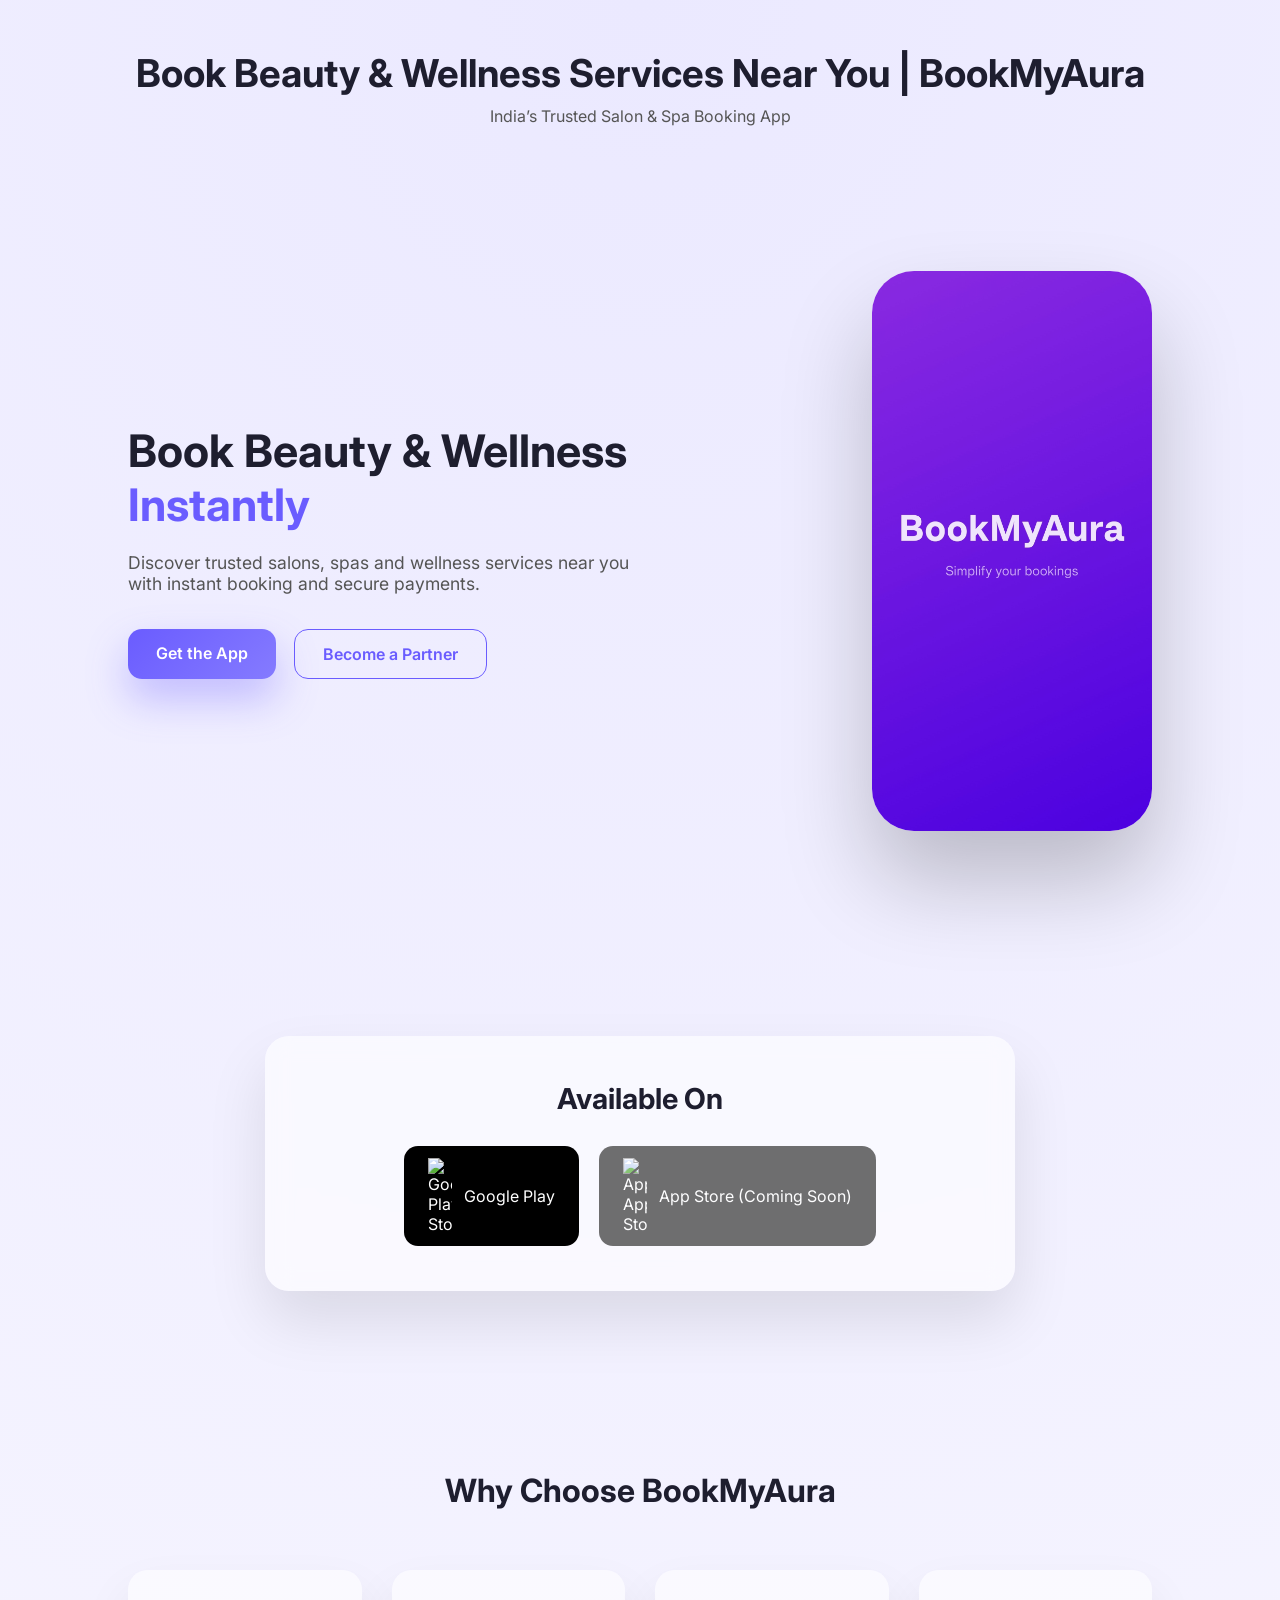
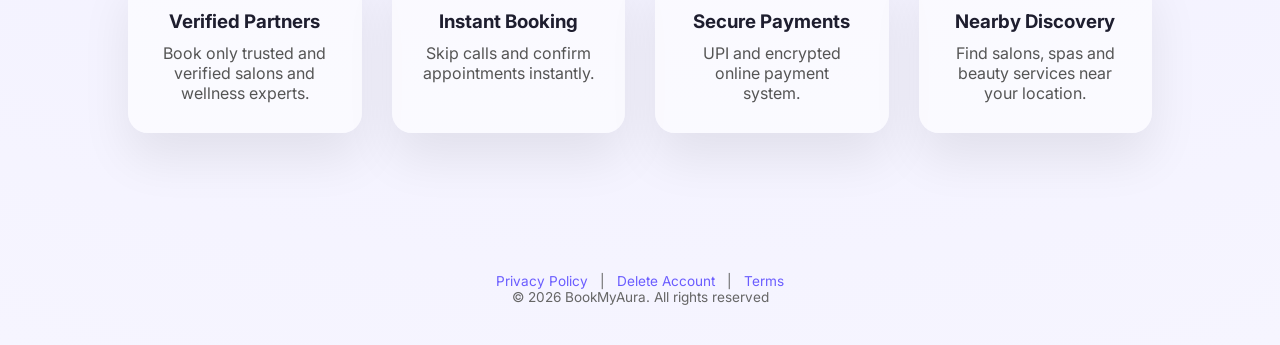
==== index.html @ 3c5962c9 "Update index.html" ====
<!DOCTYPE html>
<html lang="en">
<head>
<meta charset="UTF-8" />
<meta name="viewport" content="width=device-width, initial-scale=1.0" />

<!-- ================= SEO ================= -->
<title>Book Beauty & Wellness Services Near You | BookMyAura App India</title>

<meta name="description" content="BookMyAura is India's trusted beauty & wellness booking app. Discover nearby salons, spas and wellness services. Instant booking, secure payments and verified partners." />
<meta name="keywords" content="beauty booking app India, salon booking app, spa near me, wellness services app, BookMyAura, nearby salon booking" />
<meta name="author" content="BookMyAura" />
<meta name="robots" content="index, follow" />
<link rel="canonical" href="https://bookmyaura.in/" />

<!-- Open Graph -->
<meta property="og:title" content="BookMyAura – Beauty & Wellness Booking App" />
<meta property="og:description" content="Discover and book trusted salons, spas and wellness services near you instantly." />
<meta property="og:type" content="website" />
<meta property="og:url" content="https://bookmyaura.in/" />
<meta property="og:image" content="https://bookmyaura.in/assets/app1.png" />

<!-- Twitter -->
<meta name="twitter:card" content="summary_large_image" />
<meta name="twitter:title" content="BookMyAura – Beauty Booking App India" />
<meta name="twitter:description" content="Book nearby salons & spas instantly with secure payments." />
<meta name="twitter:image" content="https://bookmyaura.in/assets/app1.png" />

<meta name="theme-color" content="#6a5cff" />
<link rel="icon" href="assets/app1.png" type="image/png" />

<!-- Structured Data -->
<script type="application/ld+json">
{
  "@context": "https://schema.org",
  "@type": "MobileApplication",
  "name": "BookMyAura",
  "operatingSystem": "Android",
  "applicationCategory": "LifestyleApplication",
  "offers": {
    "@type": "Offer",
    "price": "0",
    "priceCurrency": "INR"
  },
  "url": "https://bookmyaura.in",
  "downloadUrl": "https://play.google.com/store/apps/details?id=com.bookmyaura"
}
</script>

<link href="https://fonts.googleapis.com/css2?family=Inter:wght@300;400;600;700&display=swap" rel="stylesheet">

<style>
:root {
  --primary:#6a5cff;
  --secondary:#b9b5ff;
  --dark:#1e1e2f;
  --glass:rgba(255,255,255,.6);
}

*{margin:0;padding:0;box-sizing:border-box}

body{
  font-family:'Inter',sans-serif;
  background:radial-gradient(circle at top,#ebe9ff,#f6f5ff);
  color:var(--dark);
  overflow-x:hidden;
}

/* Brand */
.brand-top{
  text-align:center;
  padding:50px 20px 20px;
}
.brand-top h1{
  font-size:2.4rem;
  font-weight:700;
}
.brand-top p{
  margin-top:10px;
  color:#555;
}

/* Hero */
.hero{
  min-height:90vh;
  display:flex;
  align-items:center;
  justify-content:space-between;
  padding:60px 10%;
  gap:40px;
}
.hero-content{max-width:520px}
.hero h2{font-size:2.8rem;font-weight:700}
.hero h2 span{color:var(--primary)}
.hero p{margin-top:20px;font-size:1.1rem;color:#555}

.hero-buttons{
  margin-top:35px;
  display:flex;
  gap:18px;
}

.btn{
  padding:14px 28px;
  border-radius:14px;
  text-decoration:none;
  font-weight:600;
  transition:.3s ease;
}
.btn-primary{
  background:linear-gradient(135deg,var(--primary),#857bff);
  color:#fff;
  box-shadow:0 20px 40px rgba(106,92,255,.35);
}
.btn-outline{
  border:1px solid var(--primary);
  color:var(--primary);
}
.btn:hover{
  transform:translateY(-5px);
}

/* Phone Animation */
.phone{
  width:280px;
  height:560px;
  border-radius:42px;
  background:#fff;
  box-shadow:0 50px 90px rgba(0,0,0,.22);
  overflow:hidden;
  animation:float 5s ease-in-out infinite;
}
.phone img{
  width:100%;
  height:100%;
  object-fit:cover;
  transition:opacity .6s ease;
}
@keyframes float{
  0%,100%{transform:translateY(0)}
  50%{transform:translateY(-15px)}
}

/* Platform */
.platform{
  padding:80px 10%;
  text-align:center;
}
.platform-box{
  background:var(--glass);
  backdrop-filter:blur(12px);
  border-radius:24px;
  padding:45px;
  max-width:750px;
  margin:auto;
  box-shadow:0 30px 60px rgba(0,0,0,.1);
}
.platform-box h3{
  font-size:1.8rem;
  margin-bottom:30px;
}

.store-links{
  display:flex;
  justify-content:center;
  gap:20px;
  flex-wrap:wrap;
}
.store-btn{
  display:flex;
  align-items:center;
  gap:12px;
  padding:12px 24px;
  background:#000;
  color:#fff;
  border-radius:14px;
  text-decoration:none;
  transition:.3s ease;
}
.store-btn img{
  width:24px;
}
.store-btn:hover{
  transform:translateY(-5px);
}
.store-btn.disabled{
  background:#333;
  opacity:.7;
  cursor:not-allowed;
}

/* Features */
.section{
  padding:100px 10%;
}
.section h2{
  text-align:center;
  margin-bottom:60px;
  font-size:2rem;
}
.features{
  display:grid;
  grid-template-columns:repeat(auto-fit,minmax(220px,1fr));
  gap:30px;
}
.card{
  background:var(--glass);
  border-radius:20px;
  padding:30px;
  text-align:center;
  box-shadow:0 25px 50px rgba(0,0,0,.08);
  transition:.3s ease;
}
.card:hover{
  transform:translateY(-8px);
}
.card h3{margin-top:10px}
.card p{margin-top:10px;color:#555}

/* Footer */
footer{
  padding:40px 10%;
  text-align:center;
  font-size:.85rem;
  color:#666;
}
footer a{
  color:var(--primary);
  text-decoration:none;
  margin:0 8px;
}

/* Responsive */
@media(max-width:900px){
  .hero{flex-direction:column;text-align:center}
  .hero-buttons{justify-content:center}
}
</style>
</head>

<body>

<div class="brand-top">
  <h1>Book Beauty & Wellness Services Near You | BookMyAura</h1>
  <p>India’s Trusted Salon & Spa Booking App</p>
</div>

<section class="hero">
  <div class="hero-content">
    <h2>Book Beauty & Wellness <span>Instantly</span></h2>
    <p>Discover trusted salons, spas and wellness services near you with instant booking and secure payments.</p>
    <div class="hero-buttons">
      <a href="https://play.google.com/store/apps/details?id=com.bookmyaura"
         target="_blank"
         class="btn btn-primary">
         Get the App
      </a>
      <a href="https://play.google.com/store/apps/details?id=com.bookmyaura"
         target="_blank"
         class="btn btn-outline">
         Become a Partner
      </a>
    </div>
  </div>

  <div class="phone">
    <img id="appScreen" src="assets/app1.png" alt="BookMyAura Beauty Booking App Screenshot">
  </div>
</section>

<section class="platform">
  <div class="platform-box">
    <h3>Available On</h3>
    <div class="store-links">
      <a href="https://play.google.com/store/apps/details?id=com.bookmyaura"
         target="_blank"
         class="store-btn">
         <img src="assets/playstore.png" alt="Google Play Store">
         <span>Google Play</span>
      </a>

      <div class="store-btn disabled">
         <img src="assets/appstore.png" alt="Apple App Store">
         <span>App Store (Coming Soon)</span>
      </div>
    </div>
  </div>
</section>

<section class="section">
  <h2>Why Choose BookMyAura</h2>
  <div class="features">
    <div class="card">
      <h3>Verified Partners</h3>
      <p>Book only trusted and verified salons and wellness experts.</p>
    </div>
    <div class="card">
      <h3>Instant Booking</h3>
      <p>Skip calls and confirm appointments instantly.</p>
    </div>
    <div class="card">
      <h3>Secure Payments</h3>
      <p>UPI and encrypted online payment system.</p>
    </div>
    <div class="card">
      <h3>Nearby Discovery</h3>
      <p>Find salons, spas and beauty services near your location.</p>
    </div>
  </div>
</section>

<footer>
  <p>
    <a href="privacy-policy.html">Privacy Policy</a> |
    <a href="delete-account.html">Delete Account</a> |
    <a href="terms.html">Terms</a>
  </p>
  <p>© 2026 BookMyAura. All rights reserved</p>
</footer>

<script>
const screens=["assets/app1.png","assets/app2.png","assets/app3.png"];
let i=0;
const img=document.getElementById("appScreen");

setInterval(()=>{
  img.style.opacity=0;
  setTimeout(()=>{
    i=(i+1)%screens.length;
    img.src=screens[i];
    img.style.opacity=1;
  },400);
},3000);
</script>

</body>
</html>
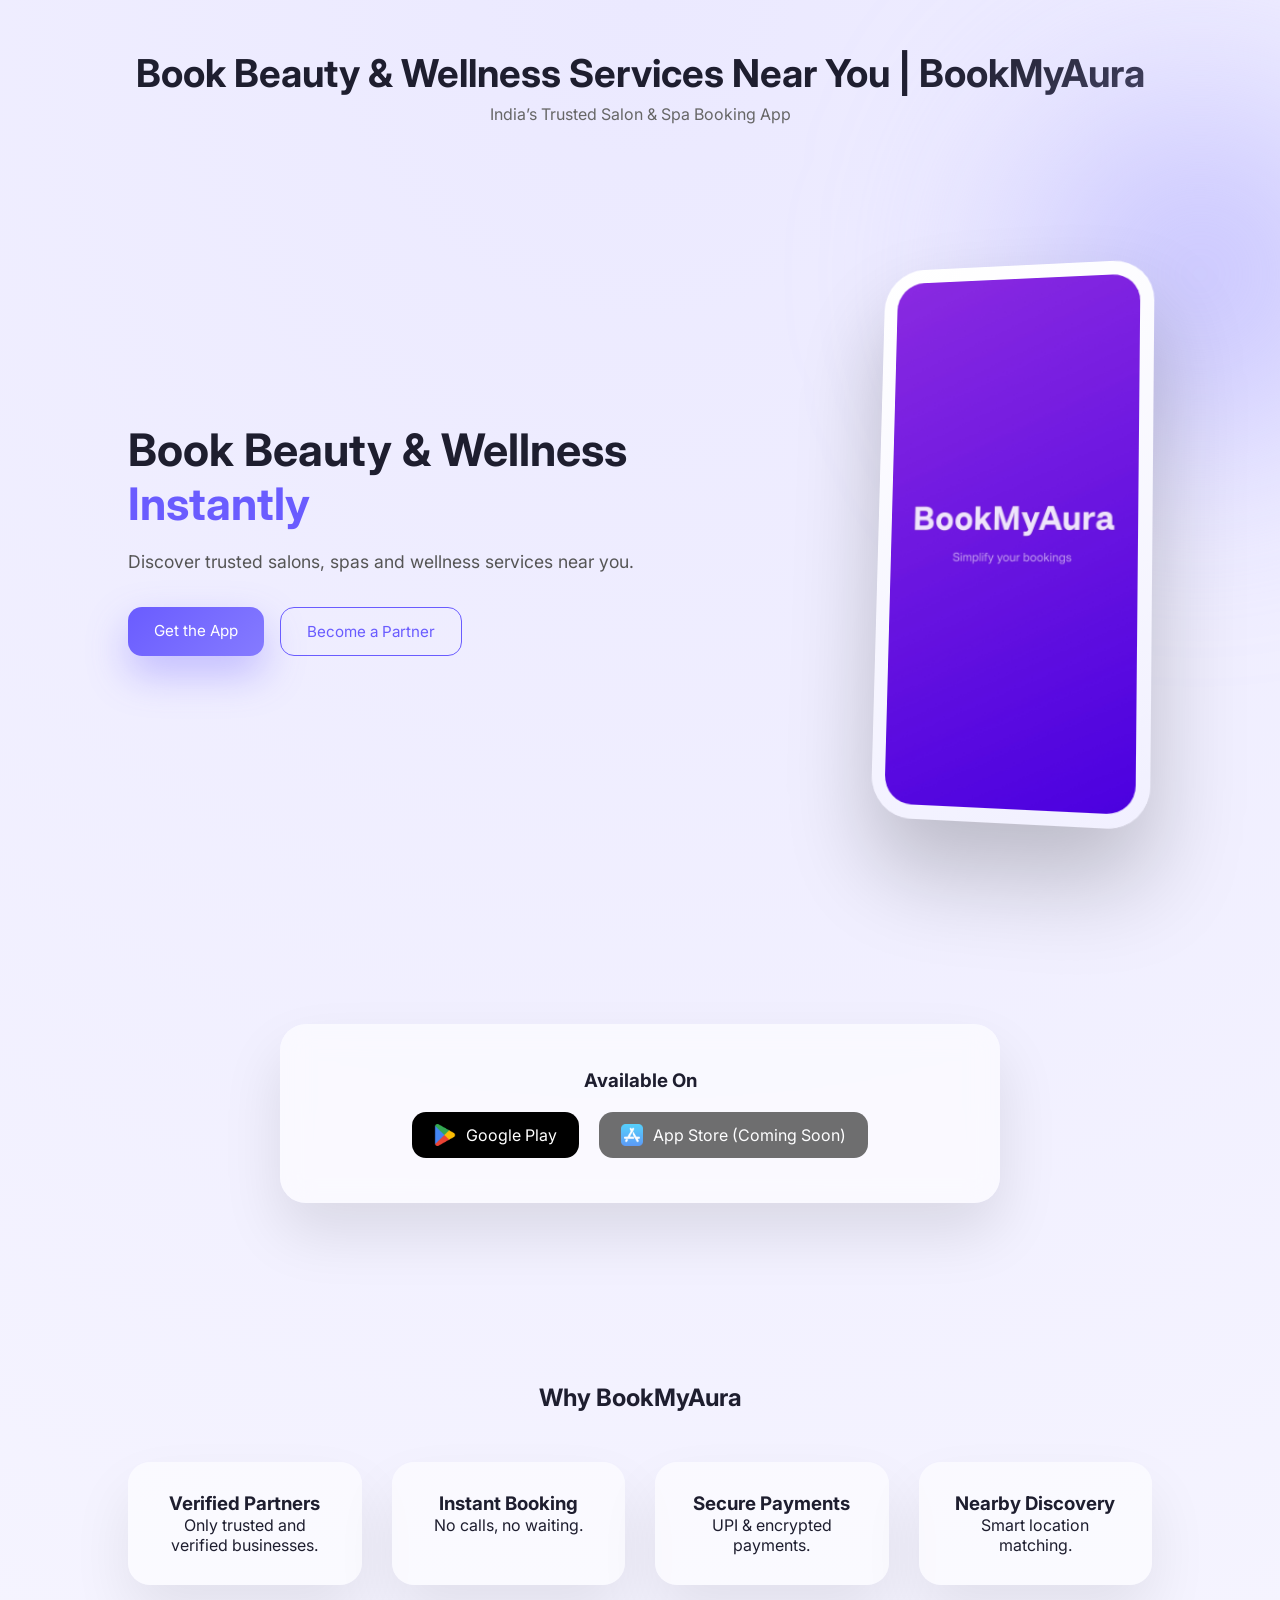
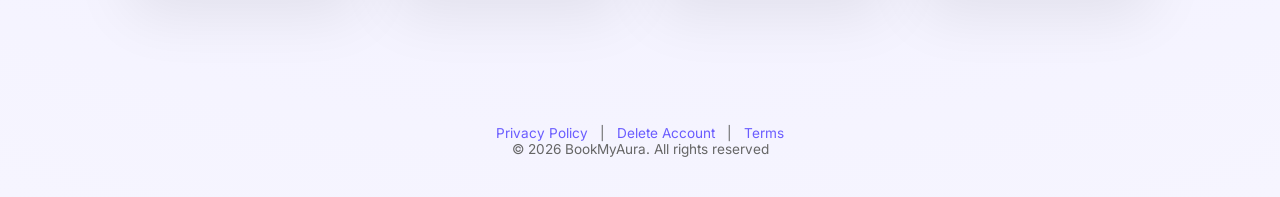
==== commit badc78e4: "Refine SEO tags and content in index.html Updated SEO metadata and improved content clarity in index" ====
--- a/index.html
+++ b/index.html
@@ -4,48 +4,19 @@
 <meta charset="UTF-8" />
 <meta name="viewport" content="width=device-width, initial-scale=1.0" />
 
-<!-- ================= SEO ================= -->
 <title>Book Beauty & Wellness Services Near You | BookMyAura App India</title>
 
-<meta name="description" content="BookMyAura is India's trusted beauty & wellness booking app. Discover nearby salons, spas and wellness services. Instant booking, secure payments and verified partners." />
-<meta name="keywords" content="beauty booking app India, salon booking app, spa near me, wellness services app, BookMyAura, nearby salon booking" />
-<meta name="author" content="BookMyAura" />
+<meta name="description" content="BookMyAura is India's trusted beauty & wellness booking app. Discover nearby salons, spas and wellness services with instant booking and secure payments." />
 <meta name="robots" content="index, follow" />
 <link rel="canonical" href="https://bookmyaura.in/" />
 
-<!-- Open Graph -->
 <meta property="og:title" content="BookMyAura – Beauty & Wellness Booking App" />
-<meta property="og:description" content="Discover and book trusted salons, spas and wellness services near you instantly." />
+<meta property="og:description" content="Book trusted salons, spas and wellness services near you instantly." />
 <meta property="og:type" content="website" />
-<meta property="og:url" content="https://bookmyaura.in/" />
 <meta property="og:image" content="https://bookmyaura.in/assets/app1.png" />
-
-<!-- Twitter -->
-<meta name="twitter:card" content="summary_large_image" />
-<meta name="twitter:title" content="BookMyAura – Beauty Booking App India" />
-<meta name="twitter:description" content="Book nearby salons & spas instantly with secure payments." />
-<meta name="twitter:image" content="https://bookmyaura.in/assets/app1.png" />
 
 <meta name="theme-color" content="#6a5cff" />
 <link rel="icon" href="assets/app1.png" type="image/png" />
-
-<!-- Structured Data -->
-<script type="application/ld+json">
-{
-  "@context": "https://schema.org",
-  "@type": "MobileApplication",
-  "name": "BookMyAura",
-  "operatingSystem": "Android",
-  "applicationCategory": "LifestyleApplication",
-  "offers": {
-    "@type": "Offer",
-    "price": "0",
-    "priceCurrency": "INR"
-  },
-  "url": "https://bookmyaura.in",
-  "downloadUrl": "https://play.google.com/store/apps/details?id=com.bookmyaura"
-}
-</script>
 
 <link href="https://fonts.googleapis.com/css2?family=Inter:wght@300;400;600;700&display=swap" rel="stylesheet">
 
@@ -53,11 +24,11 @@
 :root {
   --primary:#6a5cff;
   --secondary:#b9b5ff;
+  --glass:rgba(255,255,255,.6);
   --dark:#1e1e2f;
-  --glass:rgba(255,255,255,.6);
-}
-
-*{margin:0;padding:0;box-sizing:border-box}
+}
+
+*{box-sizing:border-box;margin:0;padding:0}
 
 body{
   font-family:'Inter',sans-serif;
@@ -66,30 +37,42 @@
   overflow-x:hidden;
 }
 
-/* Brand */
+/* BRAND */
 .brand-top{
   text-align:center;
-  padding:50px 20px 20px;
+  padding:50px 20px 10px;
 }
 .brand-top h1{
   font-size:2.4rem;
   font-weight:700;
 }
 .brand-top p{
-  margin-top:10px;
-  color:#555;
-}
-
-/* Hero */
+  margin-top:8px;
+  color:#666;
+}
+
+/* HERO */
 .hero{
   min-height:90vh;
   display:flex;
   align-items:center;
   justify-content:space-between;
   padding:60px 10%;
-  gap:40px;
-}
-.hero-content{max-width:520px}
+  position:relative;
+}
+
+.hero::before{
+  content:"";
+  position:absolute;
+  width:520px;
+  height:520px;
+  background:radial-gradient(circle,var(--secondary),transparent 70%);
+  filter:blur(90px);
+  top:-120px;
+  right:-180px;
+}
+
+.hero-content{max-width:520px;z-index:2}
 .hero h2{font-size:2.8rem;font-weight:700}
 .hero h2 span{color:var(--primary)}
 .hero p{margin-top:20px;font-size:1.1rem;color:#555}
@@ -97,107 +80,103 @@
 .hero-buttons{
   margin-top:35px;
   display:flex;
-  gap:18px;
+  gap:16px;
 }
 
 .btn{
-  padding:14px 28px;
+  padding:14px 26px;
   border-radius:14px;
   text-decoration:none;
-  font-weight:600;
-  transition:.3s ease;
-}
+  font-size:.95rem;
+  transition:.25s ease;
+}
+
 .btn-primary{
   background:linear-gradient(135deg,var(--primary),#857bff);
   color:#fff;
-  box-shadow:0 20px 40px rgba(106,92,255,.35);
+  box-shadow:0 18px 40px rgba(106,92,255,.35);
+}
+.btn-primary:hover{
+  transform:translateY(-4px) scale(1.03);
 }
 .btn-outline{
   border:1px solid var(--primary);
   color:var(--primary);
 }
-.btn:hover{
-  transform:translateY(-5px);
-}
-
-/* Phone Animation */
+.btn-outline:hover{
+  background:rgba(106,92,255,.08);
+  transform:translateY(-3px);
+}
+
+/* PERFECT OLD PHONE DESIGN */
 .phone{
   width:280px;
   height:560px;
   border-radius:42px;
-  background:#fff;
+  background:linear-gradient(160deg,#fff,#f1f0ff);
   box-shadow:0 50px 90px rgba(0,0,0,.22);
+  position:relative;
+  transform:perspective(1200px) rotateY(-12deg) rotateX(5deg);
+  animation:float 5s ease-in-out infinite;
   overflow:hidden;
-  animation:float 5s ease-in-out infinite;
-}
+}
+
 .phone img{
-  width:100%;
-  height:100%;
+  position:absolute;
+  inset:14px;
+  width:calc(100% - 28px);
+  height:calc(100% - 28px);
+  border-radius:28px;
   object-fit:cover;
-  transition:opacity .6s ease;
-}
+  transition:opacity .6s ease,transform .6s ease;
+}
+
 @keyframes float{
-  0%,100%{transform:translateY(0)}
-  50%{transform:translateY(-15px)}
-}
-
-/* Platform */
+  0%,100%{transform:perspective(1200px) rotateY(-12deg) rotateX(5deg)}
+  50%{transform:perspective(1200px) rotateY(-10deg) rotateX(4deg) translateY(-14px)}
+}
+
+/* PLATFORM */
 .platform{
   padding:80px 10%;
   text-align:center;
 }
 .platform-box{
+  max-width:720px;
+  margin:auto;
   background:var(--glass);
-  backdrop-filter:blur(12px);
-  border-radius:24px;
+  backdrop-filter:blur(14px);
+  border-radius:26px;
   padding:45px;
-  max-width:750px;
-  margin:auto;
   box-shadow:0 30px 60px rgba(0,0,0,.1);
 }
-.platform-box h3{
-  font-size:1.8rem;
-  margin-bottom:30px;
-}
-
 .store-links{
   display:flex;
   justify-content:center;
   gap:20px;
   flex-wrap:wrap;
+  margin-top:20px;
 }
 .store-btn{
   display:flex;
   align-items:center;
-  gap:12px;
-  padding:12px 24px;
+  gap:10px;
+  padding:12px 22px;
   background:#000;
   color:#fff;
   border-radius:14px;
   text-decoration:none;
-  transition:.3s ease;
-}
-.store-btn img{
-  width:24px;
-}
-.store-btn:hover{
-  transform:translateY(-5px);
-}
+}
+.store-btn img{width:22px}
 .store-btn.disabled{
   background:#333;
   opacity:.7;
   cursor:not-allowed;
 }
 
-/* Features */
-.section{
-  padding:100px 10%;
-}
-.section h2{
-  text-align:center;
-  margin-bottom:60px;
-  font-size:2rem;
-}
+/* FEATURES */
+.section{padding:100px 10%}
+.section h2{text-align:center;margin-bottom:50px}
 .features{
   display:grid;
   grid-template-columns:repeat(auto-fit,minmax(220px,1fr));
@@ -205,19 +184,12 @@
 }
 .card{
   background:var(--glass);
-  border-radius:20px;
+  border-radius:22px;
   padding:30px;
   text-align:center;
-  box-shadow:0 25px 50px rgba(0,0,0,.08);
-  transition:.3s ease;
-}
-.card:hover{
-  transform:translateY(-8px);
-}
-.card h3{margin-top:10px}
-.card p{margin-top:10px;color:#555}
-
-/* Footer */
+  box-shadow:0 30px 60px rgba(0,0,0,.08);
+}
+
 footer{
   padding:40px 10%;
   text-align:center;
@@ -226,14 +198,14 @@
 }
 footer a{
   color:var(--primary);
+  margin:0 8px;
   text-decoration:none;
-  margin:0 8px;
-}
-
-/* Responsive */
+}
+
 @media(max-width:900px){
   .hero{flex-direction:column;text-align:center}
   .hero-buttons{justify-content:center}
+  .phone{margin-top:50px}
 }
 </style>
 </head>
@@ -248,13 +220,15 @@
 <section class="hero">
   <div class="hero-content">
     <h2>Book Beauty & Wellness <span>Instantly</span></h2>
-    <p>Discover trusted salons, spas and wellness services near you with instant booking and secure payments.</p>
+    <p>Discover trusted salons, spas and wellness services near you.</p>
+
     <div class="hero-buttons">
       <a href="https://play.google.com/store/apps/details?id=com.bookmyaura"
          target="_blank"
          class="btn btn-primary">
          Get the App
       </a>
+
       <a href="https://play.google.com/store/apps/details?id=com.bookmyaura"
          target="_blank"
          class="btn btn-outline">
@@ -264,7 +238,7 @@
   </div>
 
   <div class="phone">
-    <img id="appScreen" src="assets/app1.png" alt="BookMyAura Beauty Booking App Screenshot">
+    <img id="appScreen" src="assets/app1.png" alt="BookMyAura App">
   </div>
 </section>
 
@@ -275,12 +249,12 @@
       <a href="https://play.google.com/store/apps/details?id=com.bookmyaura"
          target="_blank"
          class="store-btn">
-         <img src="assets/playstore.png" alt="Google Play Store">
+         <img src="assets/playstore.png">
          <span>Google Play</span>
       </a>
 
       <div class="store-btn disabled">
-         <img src="assets/appstore.png" alt="Apple App Store">
+         <img src="assets/appstore.png">
          <span>App Store (Coming Soon)</span>
       </div>
     </div>
@@ -288,23 +262,23 @@
 </section>
 
 <section class="section">
-  <h2>Why Choose BookMyAura</h2>
+  <h2>Why BookMyAura</h2>
   <div class="features">
     <div class="card">
       <h3>Verified Partners</h3>
-      <p>Book only trusted and verified salons and wellness experts.</p>
+      <p>Only trusted and verified businesses.</p>
     </div>
     <div class="card">
       <h3>Instant Booking</h3>
-      <p>Skip calls and confirm appointments instantly.</p>
+      <p>No calls, no waiting.</p>
     </div>
     <div class="card">
       <h3>Secure Payments</h3>
-      <p>UPI and encrypted online payment system.</p>
+      <p>UPI & encrypted payments.</p>
     </div>
     <div class="card">
       <h3>Nearby Discovery</h3>
-      <p>Find salons, spas and beauty services near your location.</p>
+      <p>Smart location matching.</p>
     </div>
   </div>
 </section>
@@ -325,10 +299,12 @@
 
 setInterval(()=>{
   img.style.opacity=0;
+  img.style.transform="scale(.96)";
   setTimeout(()=>{
     i=(i+1)%screens.length;
     img.src=screens[i];
     img.style.opacity=1;
+    img.style.transform="scale(1)";
   },400);
 },3000);
 </script>
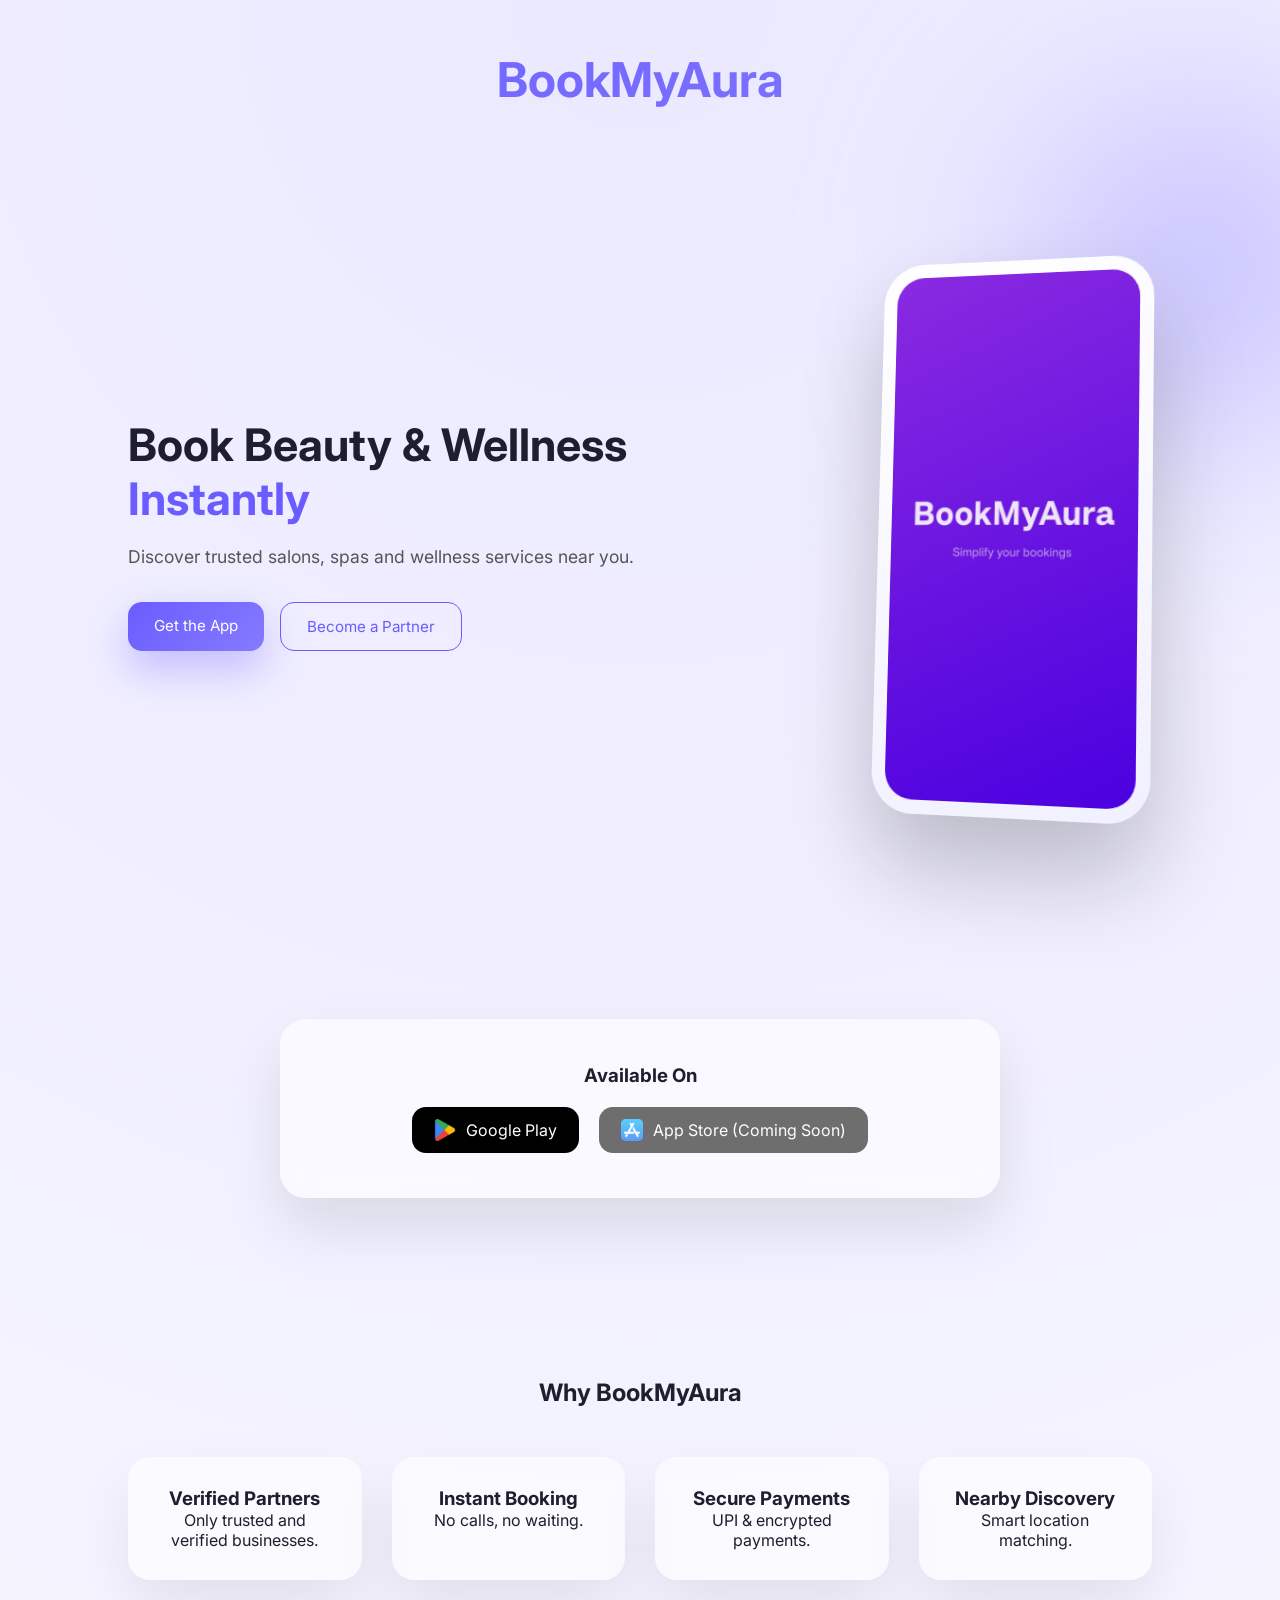
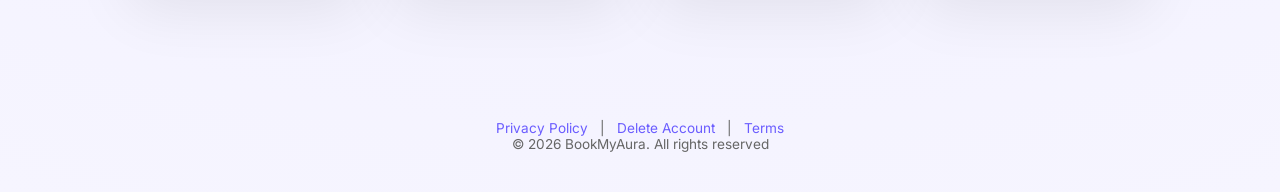
==== commit 153cb51e: "Update index.html" ====
--- a/index.html
+++ b/index.html
@@ -11,7 +11,7 @@
 <link rel="canonical" href="https://bookmyaura.in/" />
 
 <meta property="og:title" content="BookMyAura – Beauty & Wellness Booking App" />
-<meta property="og:description" content="Book trusted salons, spas and wellness services near you instantly." />
+<meta property="og:description" content="Book trusted salons and spas near you instantly." />
 <meta property="og:type" content="website" />
 <meta property="og:image" content="https://bookmyaura.in/assets/app1.png" />
 
@@ -27,9 +27,7 @@
   --glass:rgba(255,255,255,.6);
   --dark:#1e1e2f;
 }
-
 *{box-sizing:border-box;margin:0;padding:0}
-
 body{
   font-family:'Inter',sans-serif;
   background:radial-gradient(circle at top,#ebe9ff,#f6f5ff);
@@ -40,15 +38,14 @@
 /* BRAND */
 .brand-top{
   text-align:center;
-  padding:50px 20px 10px;
+  padding:50px 20px 20px;
 }
 .brand-top h1{
-  font-size:2.4rem;
+  font-size:3rem;
   font-weight:700;
-}
-.brand-top p{
-  margin-top:8px;
-  color:#666;
+  background:linear-gradient(135deg,var(--primary),#857bff);
+  -webkit-background-clip:text;
+  -webkit-text-fill-color:transparent;
 }
 
 /* HERO */
@@ -60,7 +57,6 @@
   padding:60px 10%;
   position:relative;
 }
-
 .hero::before{
   content:"";
   position:absolute;
@@ -71,7 +67,6 @@
   top:-120px;
   right:-180px;
 }
-
 .hero-content{max-width:520px;z-index:2}
 .hero h2{font-size:2.8rem;font-weight:700}
 .hero h2 span{color:var(--primary)}
@@ -83,21 +78,22 @@
   gap:16px;
 }
 
+/* BUTTONS */
 .btn{
   padding:14px 26px;
   border-radius:14px;
   text-decoration:none;
   font-size:.95rem;
-  transition:.25s ease;
-}
-
+  transition:all .3s ease;
+}
 .btn-primary{
   background:linear-gradient(135deg,var(--primary),#857bff);
   color:#fff;
   box-shadow:0 18px 40px rgba(106,92,255,.35);
 }
 .btn-primary:hover{
-  transform:translateY(-4px) scale(1.03);
+  transform:translateY(-4px) scale(1.05);
+  box-shadow:0 30px 70px rgba(106,92,255,.45);
 }
 .btn-outline{
   border:1px solid var(--primary);
@@ -108,7 +104,7 @@
   transform:translateY(-3px);
 }
 
-/* PERFECT OLD PHONE DESIGN */
+/* PHONE (Perfect Old Design) */
 .phone{
   width:280px;
   height:560px;
@@ -120,7 +116,6 @@
   animation:float 5s ease-in-out infinite;
   overflow:hidden;
 }
-
 .phone img{
   position:absolute;
   inset:14px;
@@ -130,7 +125,6 @@
   object-fit:cover;
   transition:opacity .6s ease,transform .6s ease;
 }
-
 @keyframes float{
   0%,100%{transform:perspective(1200px) rotateY(-12deg) rotateX(5deg)}
   50%{transform:perspective(1200px) rotateY(-10deg) rotateX(4deg) translateY(-14px)}
@@ -149,6 +143,10 @@
   border-radius:26px;
   padding:45px;
   box-shadow:0 30px 60px rgba(0,0,0,.1);
+  transition:transform .4s ease;
+}
+.platform-box:hover{
+  transform:translateY(-8px);
 }
 .store-links{
   display:flex;
@@ -166,12 +164,15 @@
   color:#fff;
   border-radius:14px;
   text-decoration:none;
+  transition:.3s ease;
+}
+.store-btn:hover{
+  transform:translateY(-5px) scale(1.05);
 }
 .store-btn img{width:22px}
 .store-btn.disabled{
   background:#333;
   opacity:.7;
-  cursor:not-allowed;
 }
 
 /* FEATURES */
@@ -188,8 +189,13 @@
   padding:30px;
   text-align:center;
   box-shadow:0 30px 60px rgba(0,0,0,.08);
-}
-
+  transition:all .4s ease;
+}
+.card:hover{
+  transform:translateY(-12px) scale(1.03);
+}
+
+/* FOOTER */
 footer{
   padding:40px 10%;
   text-align:center;
@@ -213,8 +219,7 @@
 <body>
 
 <div class="brand-top">
-  <h1>Book Beauty & Wellness Services Near You | BookMyAura</h1>
-  <p>India’s Trusted Salon & Spa Booking App</p>
+  <h1>BookMyAura</h1>
 </div>
 
 <section class="hero">
@@ -252,7 +257,6 @@
          <img src="assets/playstore.png">
          <span>Google Play</span>
       </a>
-
       <div class="store-btn disabled">
          <img src="assets/appstore.png">
          <span>App Store (Coming Soon)</span>
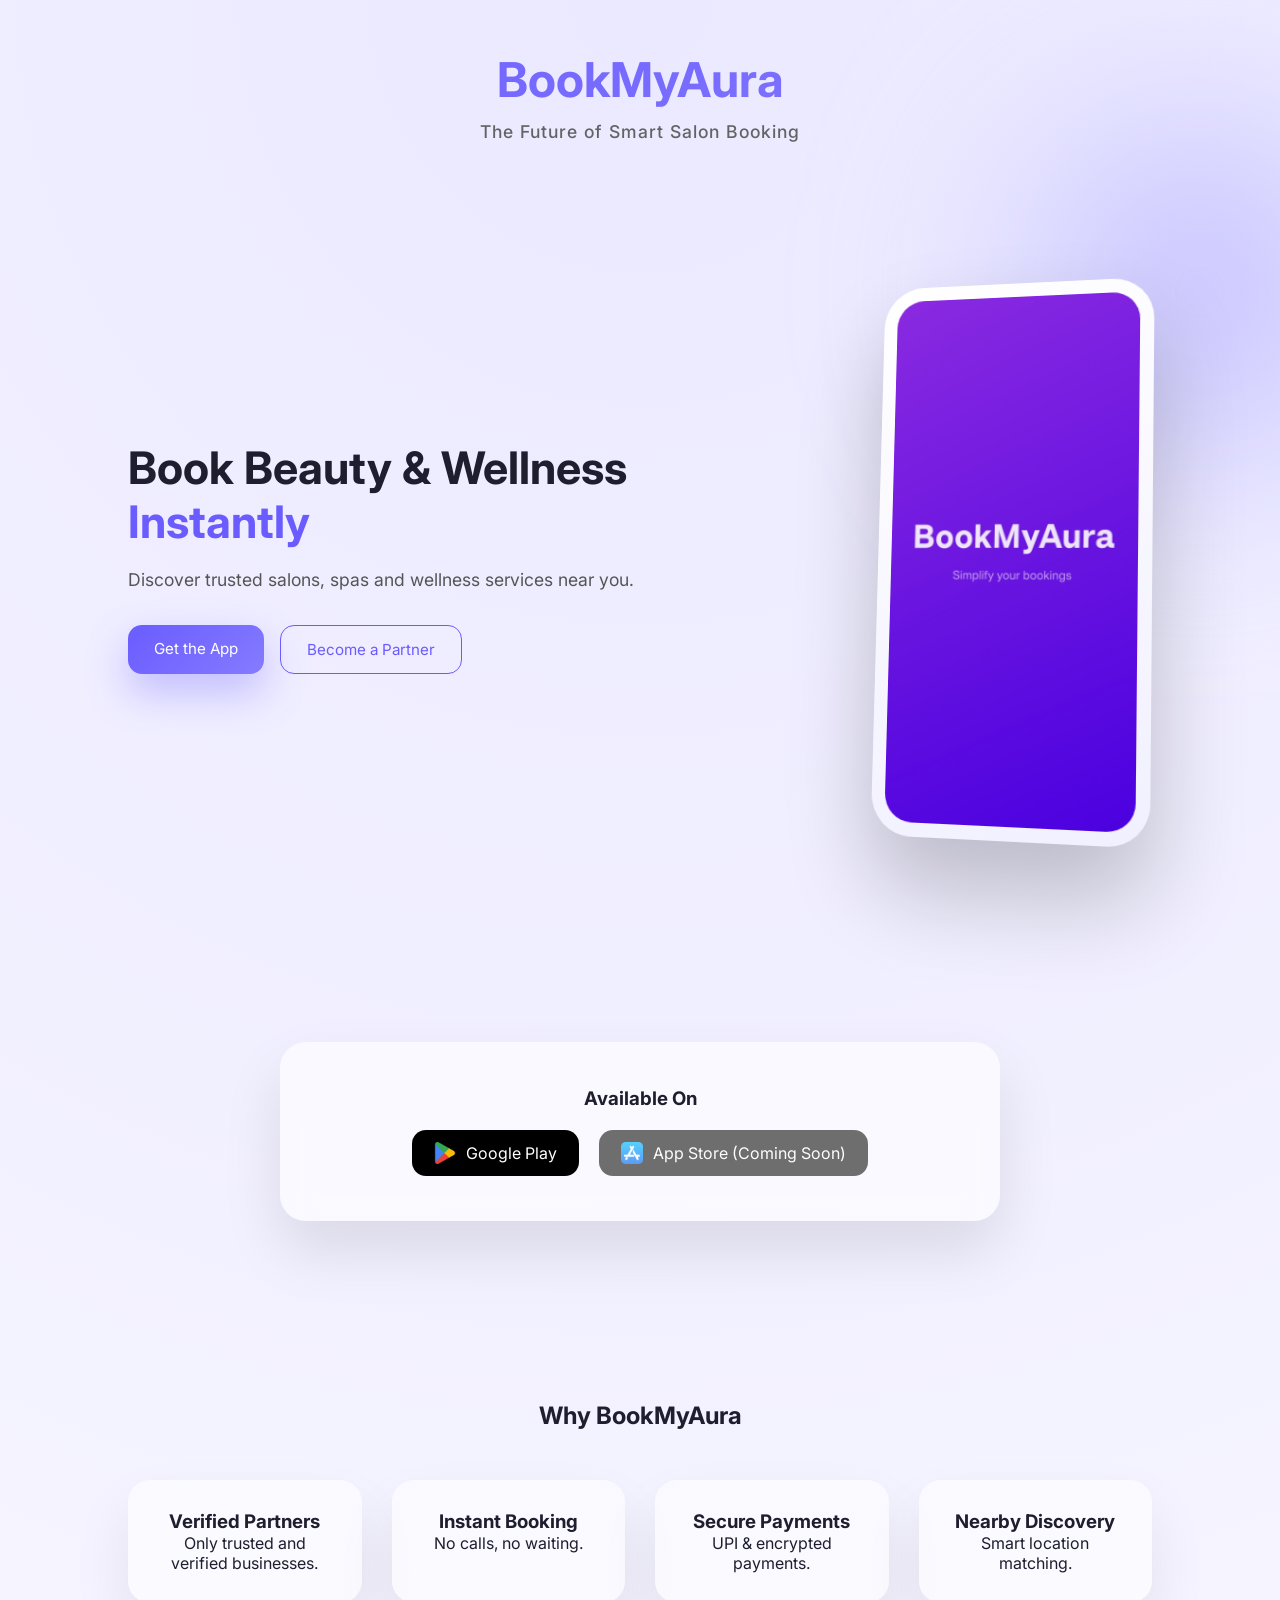
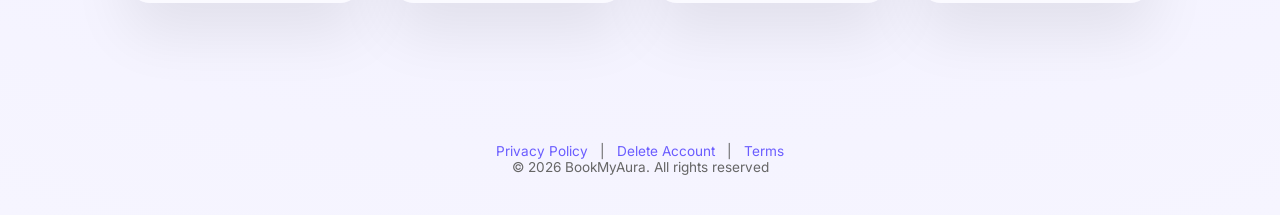
==== commit e6ddffc4: "Update index.html" ====
--- a/index.html
+++ b/index.html
@@ -27,7 +27,9 @@
   --glass:rgba(255,255,255,.6);
   --dark:#1e1e2f;
 }
+
 *{box-sizing:border-box;margin:0;padding:0}
+
 body{
   font-family:'Inter',sans-serif;
   background:radial-gradient(circle at top,#ebe9ff,#f6f5ff);
@@ -38,7 +40,7 @@
 /* BRAND */
 .brand-top{
   text-align:center;
-  padding:50px 20px 20px;
+  padding:50px 20px 10px;
 }
 .brand-top h1{
   font-size:3rem;
@@ -46,6 +48,14 @@
   background:linear-gradient(135deg,var(--primary),#857bff);
   -webkit-background-clip:text;
   -webkit-text-fill-color:transparent;
+}
+.brand-top .tagline{
+  margin-top:12px;
+  font-size:1.1rem;
+  letter-spacing:1px;
+  color:#555;
+  font-weight:500;
+  opacity:.9;
 }
 
 /* HERO */
@@ -220,6 +230,7 @@
 
 <div class="brand-top">
   <h1>BookMyAura</h1>
+  <p class="tagline">The Future of Smart Salon Booking</p>
 </div>
 
 <section class="hero">
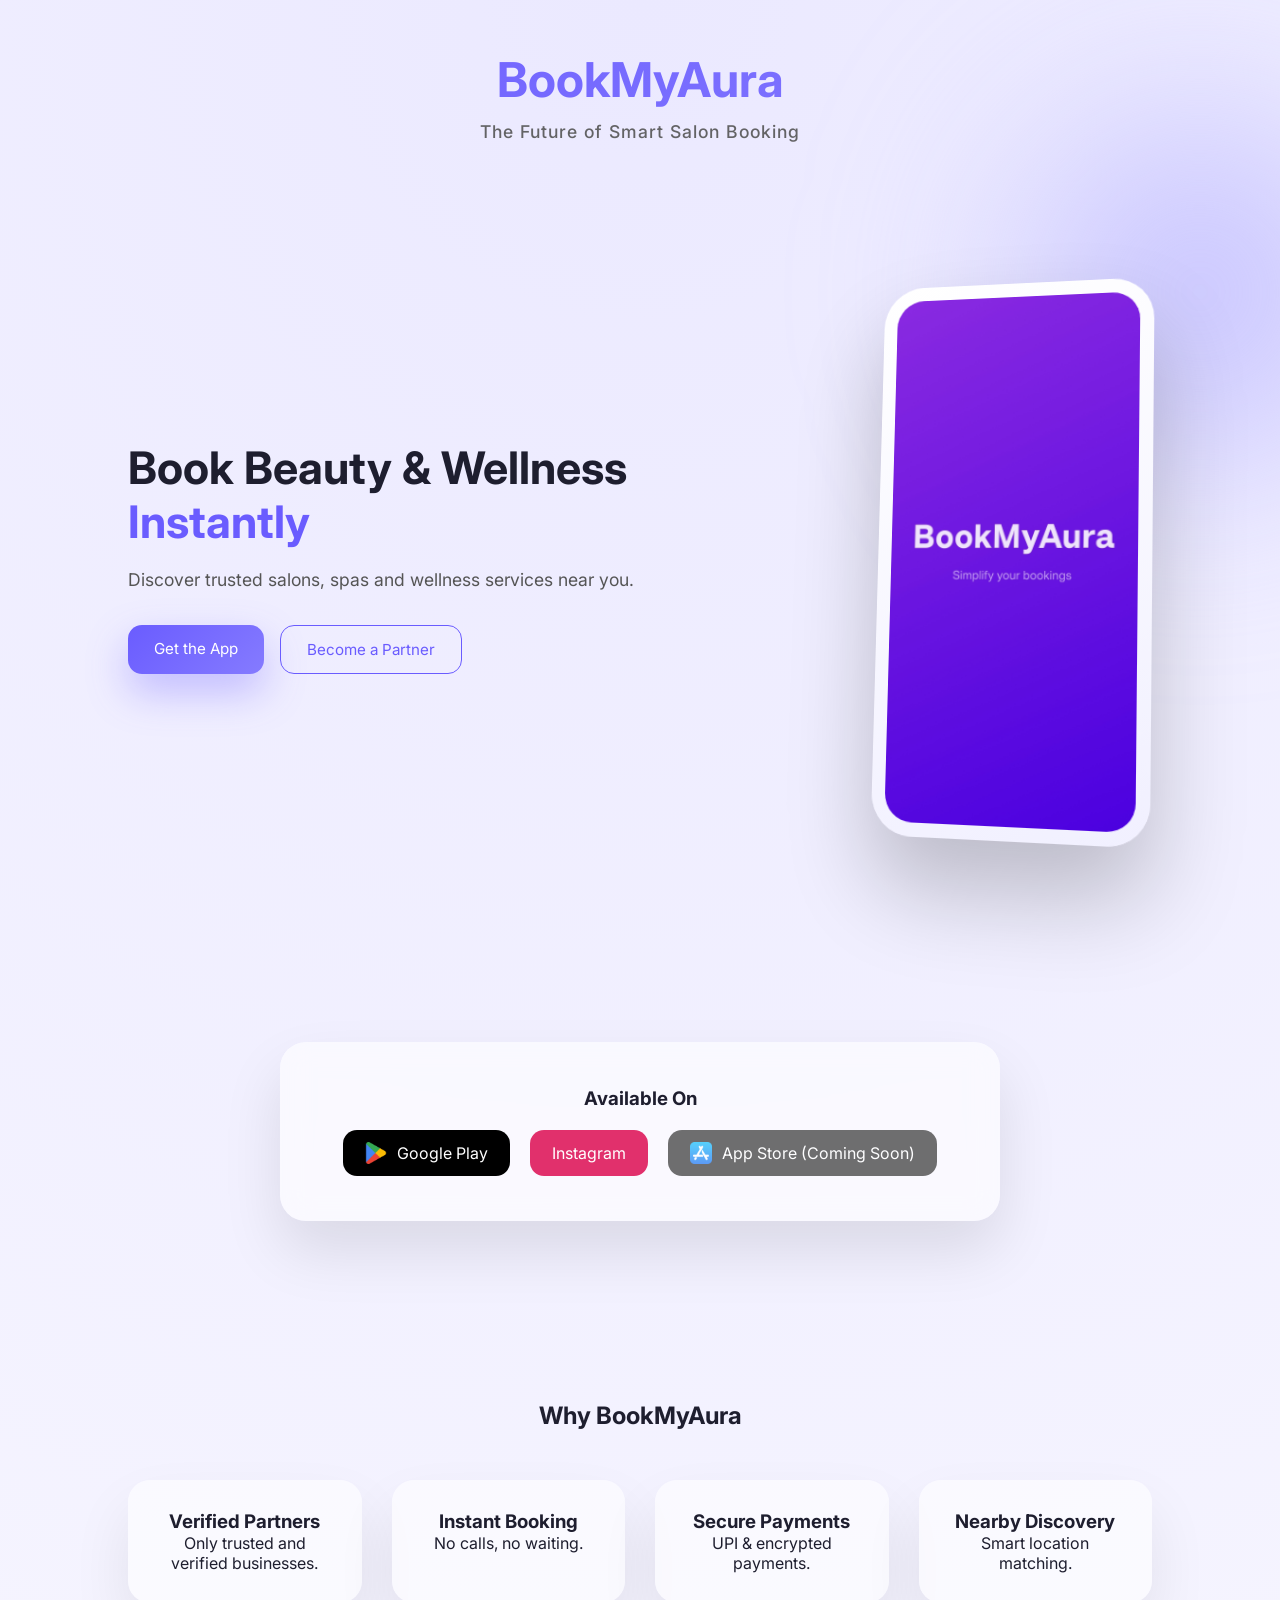
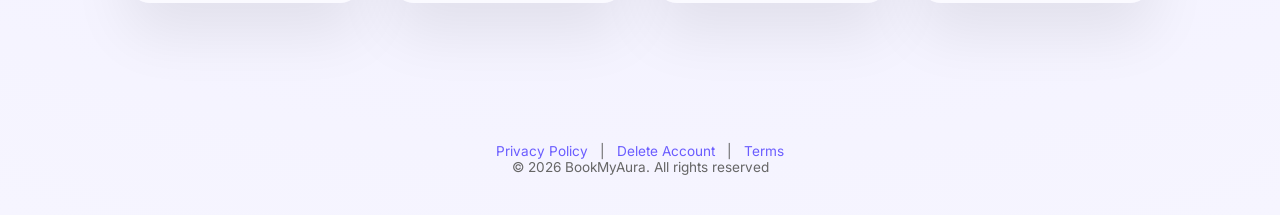
==== commit 71ed83fd: "Update index.html" ====
--- a/index.html
+++ b/index.html
@@ -18,107 +18,77 @@
 <meta name="theme-color" content="#6a5cff" />
 <link rel="icon" href="assets/app1.png" type="image/png" />
 
+<!-- GOOGLE ANALYTICS -->
+<script async src="https://www.googletagmanager.com/gtag/js?id=G-XR2TKGJJRW"></script>
+<script>
+window.dataLayer = window.dataLayer || [];
+function gtag(){dataLayer.push(arguments);}
+gtag('js', new Date());
+gtag('config', 'G-XR2TKGJJRW');
+</script>
+
 <link href="https://fonts.googleapis.com/css2?family=Inter:wght@300;400;600;700&display=swap" rel="stylesheet">
 
 <style>
+/* ====== SAME ORIGINAL STYLE (UNCHANGED) ====== */
 :root {
   --primary:#6a5cff;
   --secondary:#b9b5ff;
   --glass:rgba(255,255,255,.6);
   --dark:#1e1e2f;
 }
-
 *{box-sizing:border-box;margin:0;padding:0}
-
 body{
   font-family:'Inter',sans-serif;
   background:radial-gradient(circle at top,#ebe9ff,#f6f5ff);
   color:var(--dark);
   overflow-x:hidden;
 }
-
-/* BRAND */
-.brand-top{
-  text-align:center;
-  padding:50px 20px 10px;
-}
+.brand-top{text-align:center;padding:50px 20px 10px}
 .brand-top h1{
-  font-size:3rem;
-  font-weight:700;
+  font-size:3rem;font-weight:700;
   background:linear-gradient(135deg,var(--primary),#857bff);
   -webkit-background-clip:text;
   -webkit-text-fill-color:transparent;
 }
 .brand-top .tagline{
-  margin-top:12px;
-  font-size:1.1rem;
-  letter-spacing:1px;
-  color:#555;
-  font-weight:500;
-  opacity:.9;
-}
-
-/* HERO */
+  margin-top:12px;font-size:1.1rem;letter-spacing:1px;
+  color:#555;font-weight:500;opacity:.9;
+}
 .hero{
-  min-height:90vh;
-  display:flex;
-  align-items:center;
-  justify-content:space-between;
-  padding:60px 10%;
+  min-height:90vh;display:flex;align-items:center;
+  justify-content:space-between;padding:60px 10%;
   position:relative;
 }
 .hero::before{
-  content:"";
-  position:absolute;
-  width:520px;
-  height:520px;
+  content:"";position:absolute;width:520px;height:520px;
   background:radial-gradient(circle,var(--secondary),transparent 70%);
-  filter:blur(90px);
-  top:-120px;
-  right:-180px;
+  filter:blur(90px);top:-120px;right:-180px;
 }
 .hero-content{max-width:520px;z-index:2}
 .hero h2{font-size:2.8rem;font-weight:700}
 .hero h2 span{color:var(--primary)}
 .hero p{margin-top:20px;font-size:1.1rem;color:#555}
-
-.hero-buttons{
-  margin-top:35px;
-  display:flex;
-  gap:16px;
-}
-
-/* BUTTONS */
+.hero-buttons{margin-top:35px;display:flex;gap:16px}
 .btn{
-  padding:14px 26px;
-  border-radius:14px;
-  text-decoration:none;
-  font-size:.95rem;
-  transition:all .3s ease;
+  padding:14px 26px;border-radius:14px;text-decoration:none;
+  font-size:.95rem;transition:all .3s ease;
 }
 .btn-primary{
   background:linear-gradient(135deg,var(--primary),#857bff);
-  color:#fff;
-  box-shadow:0 18px 40px rgba(106,92,255,.35);
+  color:#fff;box-shadow:0 18px 40px rgba(106,92,255,.35);
 }
 .btn-primary:hover{
   transform:translateY(-4px) scale(1.05);
   box-shadow:0 30px 70px rgba(106,92,255,.45);
 }
-.btn-outline{
-  border:1px solid var(--primary);
-  color:var(--primary);
-}
+.btn-outline{border:1px solid var(--primary);color:var(--primary)}
 .btn-outline:hover{
   background:rgba(106,92,255,.08);
   transform:translateY(-3px);
 }
-
-/* PHONE (Perfect Old Design) */
 .phone{
-  width:280px;
-  height:560px;
-  border-radius:42px;
+  width:280px;height:560px;border-radius:42px;
   background:linear-gradient(160deg,#fff,#f1f0ff);
   box-shadow:0 50px 90px rgba(0,0,0,.22);
   position:relative;
@@ -127,8 +97,7 @@
   overflow:hidden;
 }
 .phone img{
-  position:absolute;
-  inset:14px;
+  position:absolute;inset:14px;
   width:calc(100% - 28px);
   height:calc(100% - 28px);
   border-radius:28px;
@@ -139,53 +108,26 @@
   0%,100%{transform:perspective(1200px) rotateY(-12deg) rotateX(5deg)}
   50%{transform:perspective(1200px) rotateY(-10deg) rotateX(4deg) translateY(-14px)}
 }
-
-/* PLATFORM */
-.platform{
-  padding:80px 10%;
-  text-align:center;
-}
+.platform{padding:80px 10%;text-align:center}
 .platform-box{
-  max-width:720px;
-  margin:auto;
-  background:var(--glass);
-  backdrop-filter:blur(14px);
-  border-radius:26px;
-  padding:45px;
-  box-shadow:0 30px 60px rgba(0,0,0,.1);
+  max-width:720px;margin:auto;background:var(--glass);
+  backdrop-filter:blur(14px);border-radius:26px;
+  padding:45px;box-shadow:0 30px 60px rgba(0,0,0,.1);
   transition:transform .4s ease;
 }
-.platform-box:hover{
-  transform:translateY(-8px);
-}
+.platform-box:hover{transform:translateY(-8px)}
 .store-links{
-  display:flex;
-  justify-content:center;
-  gap:20px;
-  flex-wrap:wrap;
-  margin-top:20px;
+  display:flex;justify-content:center;gap:20px;
+  flex-wrap:wrap;margin-top:20px;
 }
 .store-btn{
-  display:flex;
-  align-items:center;
-  gap:10px;
-  padding:12px 22px;
-  background:#000;
-  color:#fff;
-  border-radius:14px;
-  text-decoration:none;
-  transition:.3s ease;
-}
-.store-btn:hover{
-  transform:translateY(-5px) scale(1.05);
-}
+  display:flex;align-items:center;gap:10px;
+  padding:12px 22px;background:#000;color:#fff;
+  border-radius:14px;text-decoration:none;transition:.3s ease;
+}
+.store-btn:hover{transform:translateY(-5px) scale(1.05)}
 .store-btn img{width:22px}
-.store-btn.disabled{
-  background:#333;
-  opacity:.7;
-}
-
-/* FEATURES */
+.store-btn.disabled{background:#333;opacity:.7}
 .section{padding:100px 10%}
 .section h2{text-align:center;margin-bottom:50px}
 .features{
@@ -195,29 +137,15 @@
 }
 .card{
   background:var(--glass);
-  border-radius:22px;
-  padding:30px;
-  text-align:center;
+  border-radius:22px;padding:30px;text-align:center;
   box-shadow:0 30px 60px rgba(0,0,0,.08);
   transition:all .4s ease;
 }
-.card:hover{
-  transform:translateY(-12px) scale(1.03);
-}
-
-/* FOOTER */
+.card:hover{transform:translateY(-12px) scale(1.03)}
 footer{
-  padding:40px 10%;
-  text-align:center;
-  font-size:.85rem;
-  color:#666;
-}
-footer a{
-  color:var(--primary);
-  margin:0 8px;
-  text-decoration:none;
-}
-
+  padding:40px 10%;text-align:center;font-size:.85rem;color:#666;
+}
+footer a{color:var(--primary);margin:0 8px;text-decoration:none}
 @media(max-width:900px){
   .hero{flex-direction:column;text-align:center}
   .hero-buttons{justify-content:center}
@@ -241,13 +169,15 @@
     <div class="hero-buttons">
       <a href="https://play.google.com/store/apps/details?id=com.bookmyaura"
          target="_blank"
-         class="btn btn-primary">
+         class="btn btn-primary"
+         id="mainPlayBtn">
          Get the App
       </a>
 
       <a href="https://play.google.com/store/apps/details?id=com.bookmyaura"
          target="_blank"
-         class="btn btn-outline">
+         class="btn btn-outline"
+         id="partnerBtn">
          Become a Partner
       </a>
     </div>
@@ -264,10 +194,20 @@
     <div class="store-links">
       <a href="https://play.google.com/store/apps/details?id=com.bookmyaura"
          target="_blank"
-         class="store-btn">
+         class="store-btn"
+         id="storePlayBtn">
          <img src="assets/playstore.png">
          <span>Google Play</span>
       </a>
+
+      <a href="https://www.instagram.com/bookmyaura"
+         target="_blank"
+         class="store-btn"
+         style="background:#E1306C"
+         id="instagramBtn">
+         <span>Instagram</span>
+      </a>
+
       <div class="store-btn disabled">
          <img src="assets/appstore.png">
          <span>App Store (Coming Soon)</span>
@@ -308,10 +248,10 @@
 </footer>
 
 <script>
+/* ORIGINAL PHONE ANIMATION */
 const screens=["assets/app1.png","assets/app2.png","assets/app3.png"];
 let i=0;
 const img=document.getElementById("appScreen");
-
 setInterval(()=>{
   img.style.opacity=0;
   img.style.transform="scale(.96)";
@@ -322,6 +262,29 @@
     img.style.transform="scale(1)";
   },400);
 },3000);
+
+/* TRACKING */
+document.getElementById("mainPlayBtn").addEventListener("click",()=> {
+  gtag('event','homepage_play_click');
+});
+document.getElementById("partnerBtn").addEventListener("click",()=> {
+  gtag('event','homepage_partner_click');
+});
+document.getElementById("storePlayBtn").addEventListener("click",()=> {
+  gtag('event','store_play_click');
+});
+document.getElementById("instagramBtn").addEventListener("click",()=> {
+  gtag('event','instagram_click');
+});
+
+/* Scroll tracking */
+let scrollTracked=false;
+window.addEventListener("scroll",()=>{
+  if(!scrollTracked && window.scrollY>600){
+    scrollTracked=true;
+    gtag('event','scroll_engagement');
+  }
+});
 </script>
 
 </body>
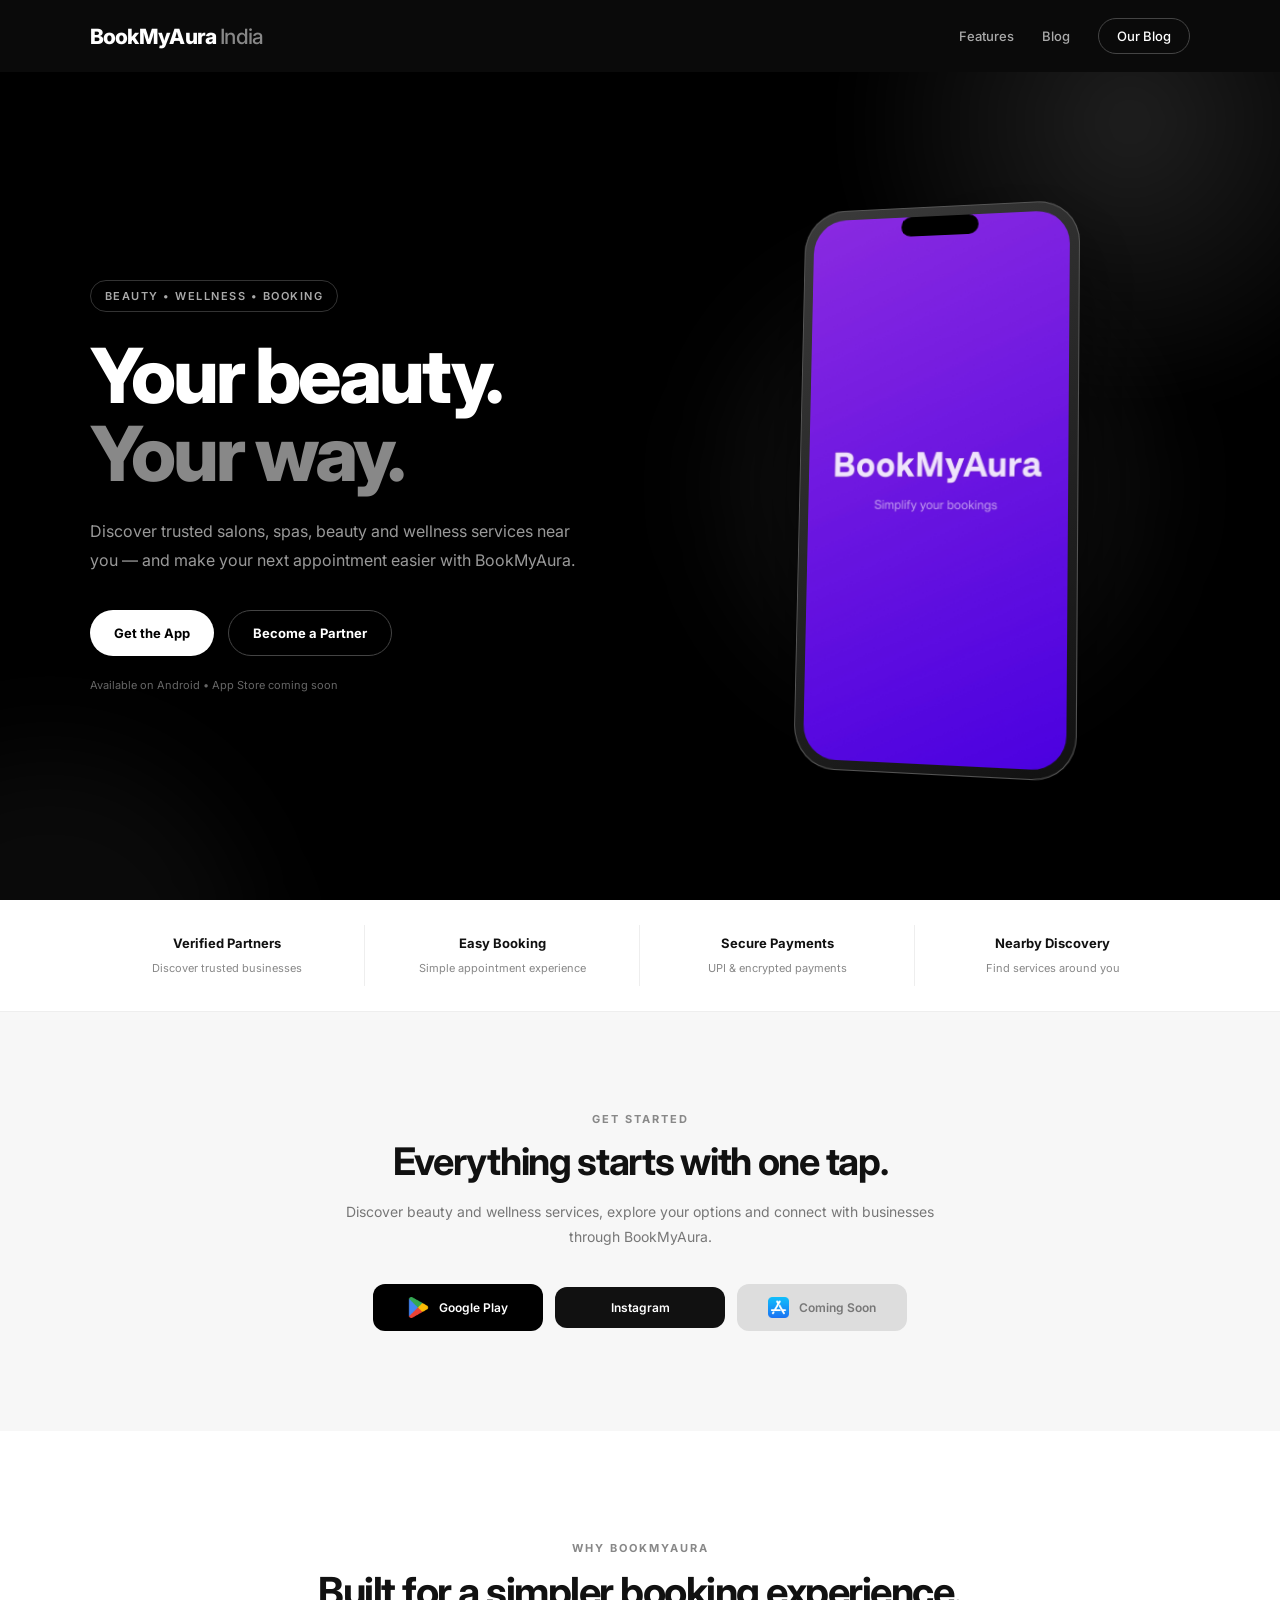
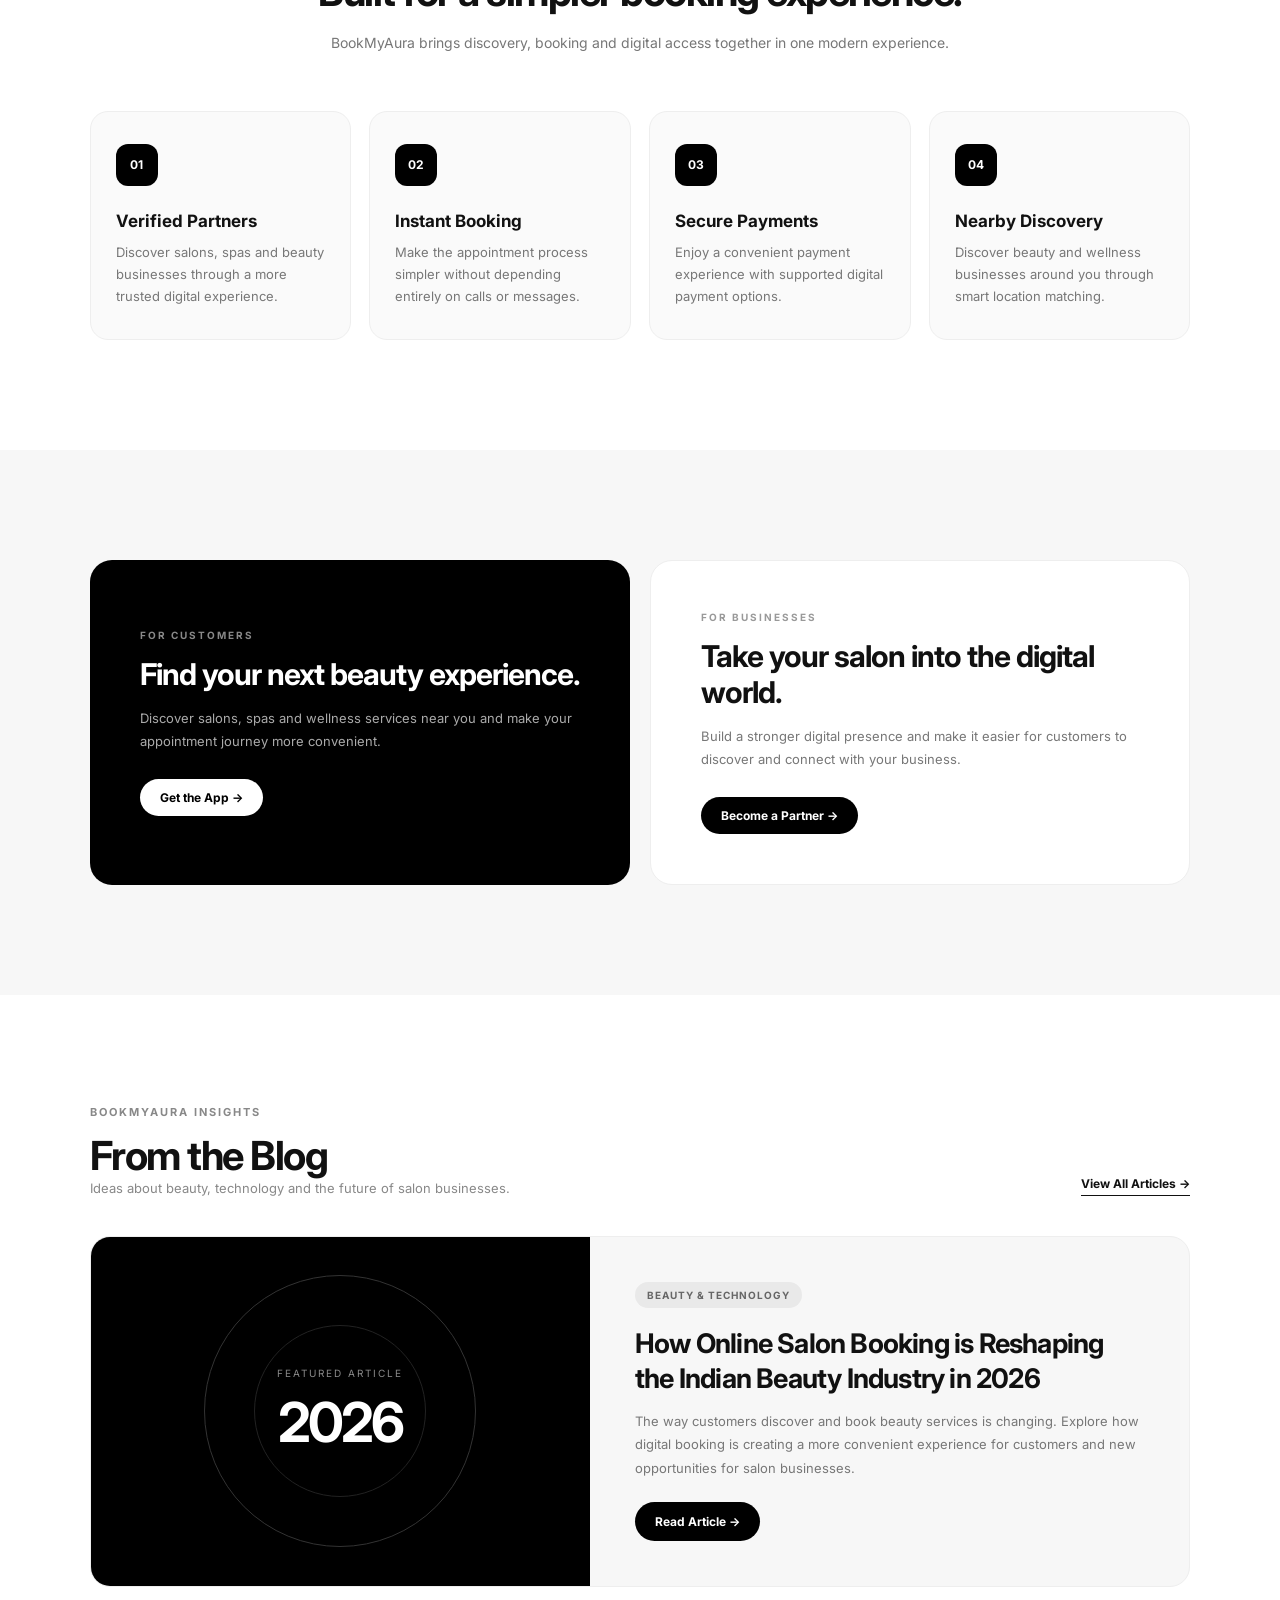
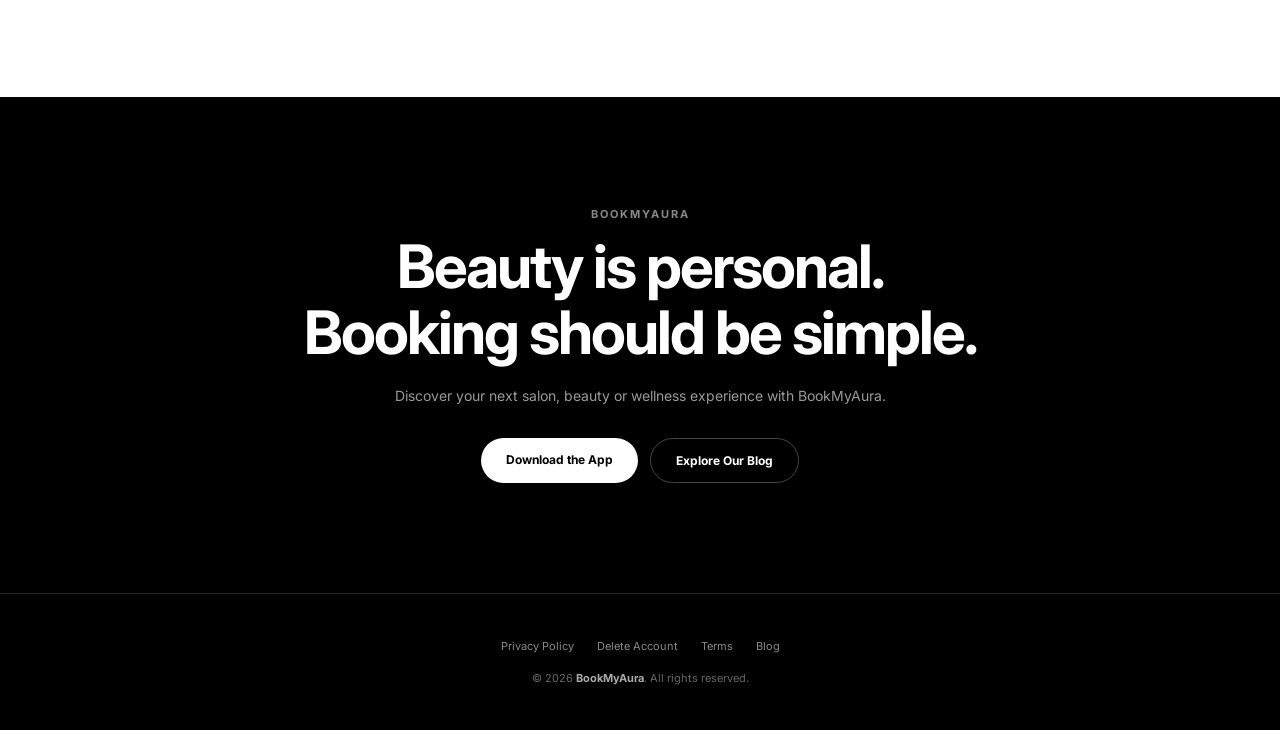
==== commit e67eac39: "Update index.html" ====
--- a/index.html
+++ b/index.html
@@ -1,291 +1,2373 @@
 <!DOCTYPE html>
 <html lang="en">
 <head>
-<meta charset="UTF-8" />
-<meta name="viewport" content="width=device-width, initial-scale=1.0" />
-
-<title>Book Beauty & Wellness Services Near You | BookMyAura App India</title>
-
-<meta name="description" content="BookMyAura is India's trusted beauty & wellness booking app. Discover nearby salons, spas and wellness services with instant booking and secure payments." />
-<meta name="robots" content="index, follow" />
-<link rel="canonical" href="https://bookmyaura.in/" />
-
-<meta property="og:title" content="BookMyAura – Beauty & Wellness Booking App" />
-<meta property="og:description" content="Book trusted salons and spas near you instantly." />
-<meta property="og:type" content="website" />
-<meta property="og:image" content="https://bookmyaura.in/assets/app1.png" />
-
-<meta name="theme-color" content="#6a5cff" />
-<link rel="icon" href="assets/app1.png" type="image/png" />
+
+<meta charset="UTF-8">
+<meta name="viewport" content="width=device-width, initial-scale=1.0">
+
+<title>BookMyAura | Book Beauty & Wellness Services Near You</title>
+
+<meta name="description" content="BookMyAura helps you discover and book salons, spas, beauty, grooming and wellness services near you. Find trusted businesses and book your next appointment with ease.">
+
+<meta name="keywords" content="BookMyAura, salon booking app India, beauty booking app, salon appointment booking, spa booking India, beauty and wellness services">
+
+<meta name="author" content="BookMyAura">
+
+<meta name="robots" content="index, follow">
+
+<link rel="canonical" href="https://bookmyaura.in/">
+
+<!-- Open Graph -->
+<meta property="og:type" content="website">
+<meta property="og:title" content="BookMyAura | Book Beauty & Wellness Services Near You">
+<meta property="og:description" content="Discover trusted salons, spas and wellness services near you. Book your next appointment with BookMyAura.">
+<meta property="og:url" content="https://bookmyaura.in/">
+<meta property="og:site_name" content="BookMyAura">
+<meta property="og:image" content="https://bookmyaura.in/assets/app1.png">
+
+<meta name="theme-color" content="#000000">
+
+<link rel="icon" href="assets/app1.png" type="image/png">
+
 
 <!-- GOOGLE ANALYTICS -->
+
 <script async src="https://www.googletagmanager.com/gtag/js?id=G-XR2TKGJJRW"></script>
+
 <script>
+
 window.dataLayer = window.dataLayer || [];
-function gtag(){dataLayer.push(arguments);}
+
+function gtag(){
+    dataLayer.push(arguments);
+}
+
 gtag('js', new Date());
+
 gtag('config', 'G-XR2TKGJJRW');
+
 </script>
 
-<link href="https://fonts.googleapis.com/css2?family=Inter:wght@300;400;600;700&display=swap" rel="stylesheet">
+
+<!-- FONT -->
+
+<link rel="preconnect" href="https://fonts.googleapis.com">
+<link rel="preconnect" href="https://fonts.gstatic.com" crossorigin>
+
+<link href="https://fonts.googleapis.com/css2?family=Inter:wght@400;500;600;700;800&display=swap" rel="stylesheet">
+
 
 <style>
-/* ====== SAME ORIGINAL STYLE (UNCHANGED) ====== */
-:root {
-  --primary:#6a5cff;
-  --secondary:#b9b5ff;
-  --glass:rgba(255,255,255,.6);
-  --dark:#1e1e2f;
-}
-*{box-sizing:border-box;margin:0;padding:0}
+
+/* =========================
+   RESET
+========================= */
+
+*{
+    box-sizing:border-box;
+    margin:0;
+    padding:0;
+}
+
+html{
+    scroll-behavior:smooth;
+}
+
 body{
-  font-family:'Inter',sans-serif;
-  background:radial-gradient(circle at top,#ebe9ff,#f6f5ff);
-  color:var(--dark);
-  overflow-x:hidden;
-}
-.brand-top{text-align:center;padding:50px 20px 10px}
-.brand-top h1{
-  font-size:3rem;font-weight:700;
-  background:linear-gradient(135deg,var(--primary),#857bff);
-  -webkit-background-clip:text;
-  -webkit-text-fill-color:transparent;
-}
-.brand-top .tagline{
-  margin-top:12px;font-size:1.1rem;letter-spacing:1px;
-  color:#555;font-weight:500;opacity:.9;
-}
+    font-family:'Inter',sans-serif;
+    background:#f7f7f7;
+    color:#111;
+    overflow-x:hidden;
+}
+
+a{
+    text-decoration:none;
+}
+
+
+/* =========================
+   HEADER
+========================= */
+
+header{
+
+    position:sticky;
+    top:0;
+
+    z-index:1000;
+
+    height:72px;
+
+    padding:0 7%;
+
+    display:flex;
+
+    align-items:center;
+
+    justify-content:space-between;
+
+    background:rgba(0,0,0,.96);
+
+    backdrop-filter:blur(15px);
+
+    color:#fff;
+}
+
+.logo{
+
+    color:#fff;
+
+    font-size:21px;
+
+    font-weight:800;
+
+    letter-spacing:-.7px;
+}
+
+.logo span{
+
+    color:#888;
+
+    font-weight:500;
+}
+
+.nav{
+
+    display:flex;
+
+    align-items:center;
+
+    gap:28px;
+}
+
+.nav a{
+
+    color:#aaa;
+
+    font-size:13px;
+
+    font-weight:500;
+
+    transition:.3s ease;
+}
+
+.nav a:hover{
+
+    color:#fff;
+}
+
+.nav-button{
+
+    padding:9px 18px;
+
+    border:1px solid #444;
+
+    border-radius:30px;
+
+    color:#fff !important;
+}
+
+.nav-button:hover{
+
+    background:#fff;
+
+    color:#000 !important;
+}
+
+
+/* =========================
+   HERO
+========================= */
+
 .hero{
-  min-height:90vh;display:flex;align-items:center;
-  justify-content:space-between;padding:60px 10%;
-  position:relative;
-}
+
+    min-height:calc(100vh - 72px);
+
+    position:relative;
+
+    overflow:hidden;
+
+    display:flex;
+
+    align-items:center;
+
+    padding:90px 7%;
+
+    background:#000;
+
+    color:#fff;
+}
+
+
+/* Background glow */
+
 .hero::before{
-  content:"";position:absolute;width:520px;height:520px;
-  background:radial-gradient(circle,var(--secondary),transparent 70%);
-  filter:blur(90px);top:-120px;right:-180px;
-}
-.hero-content{max-width:520px;z-index:2}
-.hero h2{font-size:2.8rem;font-weight:700}
-.hero h2 span{color:var(--primary)}
-.hero p{margin-top:20px;font-size:1.1rem;color:#555}
-.hero-buttons{margin-top:35px;display:flex;gap:16px}
+
+    content:"";
+
+    position:absolute;
+
+    width:600px;
+
+    height:600px;
+
+    border-radius:50%;
+
+    top:-250px;
+
+    right:-150px;
+
+    background:radial-gradient(
+        circle,
+        rgba(255,255,255,.12),
+        transparent 68%
+    );
+
+    filter:blur(20px);
+}
+
+.hero::after{
+
+    content:"";
+
+    position:absolute;
+
+    width:400px;
+
+    height:400px;
+
+    border-radius:50%;
+
+    bottom:-250px;
+
+    left:-150px;
+
+    background:rgba(255,255,255,.04);
+
+    filter:blur(50px);
+}
+
+
+.hero-inner{
+
+    width:100%;
+
+    max-width:1200px;
+
+    margin:auto;
+
+    display:grid;
+
+    grid-template-columns:1fr 1fr;
+
+    gap:80px;
+
+    align-items:center;
+
+    position:relative;
+
+    z-index:2;
+}
+
+
+/* Hero text */
+
+.hero-content{
+
+    max-width:620px;
+}
+
+.hero-label{
+
+    display:inline-flex;
+
+    padding:8px 14px;
+
+    border:1px solid #333;
+
+    border-radius:30px;
+
+    color:#aaa;
+
+    font-size:11px;
+
+    font-weight:600;
+
+    letter-spacing:1.5px;
+
+    text-transform:uppercase;
+
+    margin-bottom:25px;
+}
+
+.hero h1{
+
+    font-size:clamp(46px,6vw,76px);
+
+    line-height:1.02;
+
+    letter-spacing:-3px;
+
+    font-weight:800;
+}
+
+.hero h1 span{
+
+    color:#888;
+}
+
+.hero-description{
+
+    max-width:570px;
+
+    margin-top:25px;
+
+    color:#999;
+
+    font-size:16px;
+
+    line-height:1.8;
+}
+
+
+/* Hero buttons */
+
+.hero-buttons{
+
+    display:flex;
+
+    gap:14px;
+
+    flex-wrap:wrap;
+
+    margin-top:35px;
+}
+
 .btn{
-  padding:14px 26px;border-radius:14px;text-decoration:none;
-  font-size:.95rem;transition:all .3s ease;
-}
+
+    display:inline-flex;
+
+    align-items:center;
+
+    justify-content:center;
+
+    padding:14px 24px;
+
+    border-radius:30px;
+
+    font-size:13px;
+
+    font-weight:700;
+
+    transition:.3s ease;
+}
+
 .btn-primary{
-  background:linear-gradient(135deg,var(--primary),#857bff);
-  color:#fff;box-shadow:0 18px 40px rgba(106,92,255,.35);
-}
+
+    background:#fff;
+
+    color:#000;
+}
+
 .btn-primary:hover{
-  transform:translateY(-4px) scale(1.05);
-  box-shadow:0 30px 70px rgba(106,92,255,.45);
-}
-.btn-outline{border:1px solid var(--primary);color:var(--primary)}
+
+    transform:translateY(-3px);
+
+    background:#e8e8e8;
+}
+
+.btn-outline{
+
+    border:1px solid #444;
+
+    color:#fff;
+}
+
 .btn-outline:hover{
-  background:rgba(106,92,255,.08);
-  transform:translateY(-3px);
-}
+
+    background:#fff;
+
+    color:#000;
+
+    border-color:#fff;
+}
+
+
+/* Hero note */
+
+.hero-note{
+
+    margin-top:22px;
+
+    color:#666;
+
+    font-size:11px;
+}
+
+
+/* =========================
+   PHONE
+========================= */
+
+.phone-area{
+
+    display:flex;
+
+    justify-content:center;
+
+    align-items:center;
+
+    position:relative;
+}
+
+.phone-glow{
+
+    position:absolute;
+
+    width:420px;
+
+    height:420px;
+
+    border-radius:50%;
+
+    background:rgba(255,255,255,.05);
+
+    filter:blur(50px);
+}
+
 .phone{
-  width:280px;height:560px;border-radius:42px;
-  background:linear-gradient(160deg,#fff,#f1f0ff);
-  box-shadow:0 50px 90px rgba(0,0,0,.22);
-  position:relative;
-  transform:perspective(1200px) rotateY(-12deg) rotateX(5deg);
-  animation:float 5s ease-in-out infinite;
-  overflow:hidden;
-}
+
+    position:relative;
+
+    z-index:2;
+
+    width:285px;
+
+    height:570px;
+
+    padding:10px;
+
+    border-radius:43px;
+
+    background:linear-gradient(
+        145deg,
+        #3b3b3b,
+        #111
+    );
+
+    box-shadow:
+
+        0 45px 100px rgba(0,0,0,.7),
+
+        inset 0 0 0 1px #555;
+
+    transform:
+        perspective(1200px)
+        rotateY(-12deg)
+        rotateX(4deg);
+
+    animation:phoneFloat 5s ease-in-out infinite;
+
+    overflow:hidden;
+}
+
+.phone::before{
+
+    content:"";
+
+    position:absolute;
+
+    z-index:5;
+
+    width:80px;
+
+    height:20px;
+
+    top:10px;
+
+    left:50%;
+
+    transform:translateX(-50%);
+
+    background:#000;
+
+    border-radius:20px;
+}
+
 .phone img{
-  position:absolute;inset:14px;
-  width:calc(100% - 28px);
-  height:calc(100% - 28px);
-  border-radius:28px;
-  object-fit:cover;
-  transition:opacity .6s ease,transform .6s ease;
-}
-@keyframes float{
-  0%,100%{transform:perspective(1200px) rotateY(-12deg) rotateX(5deg)}
-  50%{transform:perspective(1200px) rotateY(-10deg) rotateX(4deg) translateY(-14px)}
-}
-.platform{padding:80px 10%;text-align:center}
-.platform-box{
-  max-width:720px;margin:auto;background:var(--glass);
-  backdrop-filter:blur(14px);border-radius:26px;
-  padding:45px;box-shadow:0 30px 60px rgba(0,0,0,.1);
-  transition:transform .4s ease;
-}
-.platform-box:hover{transform:translateY(-8px)}
+
+    position:absolute;
+
+    inset:10px;
+
+    width:calc(100% - 20px);
+
+    height:calc(100% - 20px);
+
+    border-radius:34px;
+
+    object-fit:cover;
+
+    transition:opacity .5s ease,
+               transform .5s ease;
+}
+
+@keyframes phoneFloat{
+
+    0%,100%{
+
+        transform:
+            perspective(1200px)
+            rotateY(-12deg)
+            rotateX(4deg)
+            translateY(0);
+    }
+
+    50%{
+
+        transform:
+            perspective(1200px)
+            rotateY(-9deg)
+            rotateX(3deg)
+            translateY(-14px);
+    }
+}
+
+
+/* =========================
+   TRUST BAR
+========================= */
+
+.trust{
+
+    background:#fff;
+
+    border-bottom:1px solid #eee;
+
+    padding:25px 7%;
+}
+
+.trust-inner{
+
+    max-width:1100px;
+
+    margin:auto;
+
+    display:grid;
+
+    grid-template-columns:
+        repeat(4,1fr);
+
+    text-align:center;
+}
+
+.trust-item{
+
+    padding:10px;
+
+    border-right:1px solid #eee;
+}
+
+.trust-item:last-child{
+
+    border-right:none;
+}
+
+.trust-item strong{
+
+    display:block;
+
+    font-size:13px;
+
+    margin-bottom:5px;
+}
+
+.trust-item span{
+
+    color:#888;
+
+    font-size:11px;
+}
+
+
+/* =========================
+   PLATFORM
+========================= */
+
+.platform{
+
+    padding:100px 7%;
+
+    background:#f7f7f7;
+}
+
+.platform-inner{
+
+    max-width:1000px;
+
+    margin:auto;
+
+    text-align:center;
+}
+
+.section-label{
+
+    color:#888;
+
+    font-size:11px;
+
+    font-weight:700;
+
+    letter-spacing:2px;
+
+    text-transform:uppercase;
+
+    margin-bottom:12px;
+}
+
+.platform h2{
+
+    font-size:38px;
+
+    letter-spacing:-1.3px;
+}
+
+.platform-description{
+
+    max-width:600px;
+
+    margin:15px auto 35px;
+
+    color:#777;
+
+    font-size:14px;
+
+    line-height:1.8;
+}
+
 .store-links{
-  display:flex;justify-content:center;gap:20px;
-  flex-wrap:wrap;margin-top:20px;
-}
+
+    display:flex;
+
+    justify-content:center;
+
+    align-items:center;
+
+    gap:12px;
+
+    flex-wrap:wrap;
+}
+
 .store-btn{
-  display:flex;align-items:center;gap:10px;
-  padding:12px 22px;background:#000;color:#fff;
-  border-radius:14px;text-decoration:none;transition:.3s ease;
-}
-.store-btn:hover{transform:translateY(-5px) scale(1.05)}
-.store-btn img{width:22px}
-.store-btn.disabled{background:#333;opacity:.7}
-.section{padding:100px 10%}
-.section h2{text-align:center;margin-bottom:50px}
+
+    display:flex;
+
+    align-items:center;
+
+    gap:10px;
+
+    min-width:170px;
+
+    justify-content:center;
+
+    padding:13px 20px;
+
+    background:#000;
+
+    color:#fff;
+
+    border-radius:12px;
+
+    font-size:12px;
+
+    font-weight:600;
+
+    transition:.3s ease;
+}
+
+.store-btn:hover{
+
+    transform:translateY(-3px);
+
+    box-shadow:0 12px 30px rgba(0,0,0,.15);
+}
+
+.store-btn img{
+
+    width:21px;
+
+    height:21px;
+
+    object-fit:contain;
+}
+
+.store-btn.instagram{
+
+    background:#111;
+}
+
+.store-btn.disabled{
+
+    background:#ddd;
+
+    color:#777;
+
+    cursor:default;
+}
+
+.store-btn.disabled:hover{
+
+    transform:none;
+
+    box-shadow:none;
+}
+
+
+/* =========================
+   FEATURES
+========================= */
+
+.features-section{
+
+    padding:110px 7%;
+
+    background:#fff;
+}
+
+.section-container{
+
+    max-width:1150px;
+
+    margin:auto;
+}
+
+.section-heading{
+
+    text-align:center;
+
+    margin-bottom:55px;
+}
+
+.section-heading h2{
+
+    font-size:40px;
+
+    letter-spacing:-1.5px;
+}
+
+.section-heading p{
+
+    max-width:620px;
+
+    margin:14px auto 0;
+
+    color:#777;
+
+    font-size:14px;
+
+    line-height:1.8;
+}
+
 .features{
-  display:grid;
-  grid-template-columns:repeat(auto-fit,minmax(220px,1fr));
-  gap:30px;
-}
-.card{
-  background:var(--glass);
-  border-radius:22px;padding:30px;text-align:center;
-  box-shadow:0 30px 60px rgba(0,0,0,.08);
-  transition:all .4s ease;
-}
-.card:hover{transform:translateY(-12px) scale(1.03)}
+
+    display:grid;
+
+    grid-template-columns:
+        repeat(4,1fr);
+
+    gap:18px;
+}
+
+.feature-card{
+
+    padding:32px 25px;
+
+    background:#fafafa;
+
+    border:1px solid #eee;
+
+    border-radius:18px;
+
+    transition:.35s ease;
+}
+
+.feature-card:hover{
+
+    transform:translateY(-7px);
+
+    box-shadow:
+        0 20px 50px rgba(0,0,0,.07);
+}
+
+.feature-number{
+
+    display:flex;
+
+    align-items:center;
+
+    justify-content:center;
+
+    width:42px;
+
+    height:42px;
+
+    margin-bottom:25px;
+
+    border-radius:12px;
+
+    background:#000;
+
+    color:#fff;
+
+    font-size:12px;
+
+    font-weight:700;
+}
+
+.feature-card h3{
+
+    font-size:17px;
+
+    margin-bottom:10px;
+}
+
+.feature-card p{
+
+    color:#777;
+
+    font-size:13px;
+
+    line-height:1.7;
+}
+
+
+/* =========================
+   FOR CUSTOMERS / PARTNERS
+========================= */
+
+.audience{
+
+    padding:110px 7%;
+
+    background:#f7f7f7;
+}
+
+.audience-grid{
+
+    max-width:1150px;
+
+    margin:auto;
+
+    display:grid;
+
+    grid-template-columns:1fr 1fr;
+
+    gap:20px;
+}
+
+.audience-card{
+
+    padding:50px;
+
+    border-radius:22px;
+
+    background:#000;
+
+    color:#fff;
+
+    min-height:300px;
+
+    display:flex;
+
+    flex-direction:column;
+
+    justify-content:center;
+}
+
+.audience-card.light{
+
+    background:#fff;
+
+    color:#111;
+
+    border:1px solid #eee;
+}
+
+.audience-label{
+
+    color:#888;
+
+    font-size:10px;
+
+    font-weight:700;
+
+    letter-spacing:2px;
+
+    text-transform:uppercase;
+}
+
+.audience-card.light .audience-label{
+
+    color:#999;
+}
+
+.audience-card h2{
+
+    margin:15px 0;
+
+    font-size:30px;
+
+    line-height:1.2;
+
+    letter-spacing:-1px;
+}
+
+.audience-card p{
+
+    color:#aaa;
+
+    font-size:13px;
+
+    line-height:1.8;
+
+    max-width:450px;
+}
+
+.audience-card.light p{
+
+    color:#777;
+}
+
+.audience-link{
+
+    width:fit-content;
+
+    margin-top:25px;
+
+    padding:11px 20px;
+
+    border-radius:30px;
+
+    background:#fff;
+
+    color:#000;
+
+    font-size:12px;
+
+    font-weight:700;
+}
+
+.audience-card.light .audience-link{
+
+    background:#000;
+
+    color:#fff;
+}
+
+
+/* =========================
+   BLOG
+========================= */
+
+.blog-section{
+
+    padding:110px 7%;
+
+    background:#fff;
+}
+
+.blog-container{
+
+    max-width:1150px;
+
+    margin:auto;
+}
+
+.blog-header{
+
+    display:flex;
+
+    align-items:end;
+
+    justify-content:space-between;
+
+    margin-bottom:40px;
+}
+
+.blog-header h2{
+
+    font-size:40px;
+
+    letter-spacing:-1.5px;
+}
+
+.blog-header p{
+
+    color:#888;
+
+    font-size:13px;
+}
+
+.blog-link{
+
+    color:#111;
+
+    font-size:12px;
+
+    font-weight:700;
+
+    border-bottom:1px solid #111;
+
+    padding-bottom:4px;
+}
+
+.blog-feature{
+
+    display:grid;
+
+    grid-template-columns:1fr 1.2fr;
+
+    min-height:330px;
+
+    overflow:hidden;
+
+    border-radius:20px;
+
+    background:#f7f7f7;
+
+    border:1px solid #eee;
+
+    transition:.35s ease;
+}
+
+.blog-feature:hover{
+
+    transform:translateY(-5px);
+
+    box-shadow:
+        0 25px 60px rgba(0,0,0,.08);
+}
+
+.blog-visual{
+
+    display:flex;
+
+    align-items:center;
+
+    justify-content:center;
+
+    position:relative;
+
+    background:#000;
+
+    color:#fff;
+
+    overflow:hidden;
+}
+
+.blog-visual::before{
+
+    content:"";
+
+    position:absolute;
+
+    width:270px;
+
+    height:270px;
+
+    border:1px solid #333;
+
+    border-radius:50%;
+}
+
+.blog-visual::after{
+
+    content:"";
+
+    position:absolute;
+
+    width:170px;
+
+    height:170px;
+
+    border:1px solid #222;
+
+    border-radius:50%;
+}
+
+.blog-year{
+
+    position:relative;
+
+    z-index:2;
+
+    text-align:center;
+}
+
+.blog-year small{
+
+    display:block;
+
+    margin-bottom:10px;
+
+    color:#888;
+
+    font-size:10px;
+
+    letter-spacing:2px;
+
+    text-transform:uppercase;
+}
+
+.blog-year strong{
+
+    font-size:55px;
+
+    letter-spacing:-3px;
+}
+
+.blog-content{
+
+    padding:45px;
+
+    display:flex;
+
+    flex-direction:column;
+
+    justify-content:center;
+}
+
+.blog-category{
+
+    width:fit-content;
+
+    padding:7px 12px;
+
+    background:#e9e9e9;
+
+    border-radius:20px;
+
+    color:#666;
+
+    font-size:10px;
+
+    font-weight:700;
+
+    letter-spacing:1px;
+
+    text-transform:uppercase;
+}
+
+.blog-content h3{
+
+    margin:18px 0 14px;
+
+    font-size:27px;
+
+    line-height:1.3;
+
+    letter-spacing:-.8px;
+}
+
+.blog-content p{
+
+    color:#777;
+
+    font-size:13px;
+
+    line-height:1.8;
+
+    max-width:600px;
+}
+
+.read-blog{
+
+    display:inline-flex;
+
+    width:fit-content;
+
+    margin-top:22px;
+
+    padding:12px 20px;
+
+    border-radius:30px;
+
+    background:#000;
+
+    color:#fff;
+
+    font-size:12px;
+
+    font-weight:700;
+
+    transition:.3s ease;
+}
+
+.read-blog:hover{
+
+    transform:translateX(4px);
+
+    background:#333;
+}
+
+
+/* =========================
+   FINAL CTA
+========================= */
+
+.final-cta{
+
+    padding:110px 7%;
+
+    background:#000;
+
+    color:#fff;
+
+    text-align:center;
+}
+
+.final-cta h2{
+
+    font-size:clamp(38px,5vw,60px);
+
+    letter-spacing:-2px;
+
+    line-height:1.1;
+}
+
+.final-cta p{
+
+    max-width:600px;
+
+    margin:18px auto 0;
+
+    color:#999;
+
+    font-size:14px;
+
+    line-height:1.8;
+}
+
+.final-buttons{
+
+    display:flex;
+
+    justify-content:center;
+
+    gap:12px;
+
+    flex-wrap:wrap;
+
+    margin-top:30px;
+}
+
+.final-btn{
+
+    padding:14px 25px;
+
+    border-radius:30px;
+
+    background:#fff;
+
+    color:#000;
+
+    font-size:12px;
+
+    font-weight:700;
+
+    transition:.3s ease;
+}
+
+.final-btn:hover{
+
+    transform:translateY(-3px);
+
+    background:#ddd;
+}
+
+.final-btn.outline{
+
+    background:transparent;
+
+    color:#fff;
+
+    border:1px solid #444;
+}
+
+.final-btn.outline:hover{
+
+    background:#fff;
+
+    color:#000;
+}
+
+
+/* =========================
+   FOOTER
+========================= */
+
 footer{
-  padding:40px 10%;text-align:center;font-size:.85rem;color:#666;
-}
-footer a{color:var(--primary);margin:0 8px;text-decoration:none}
+
+    padding:45px 7%;
+
+    background:#000;
+
+    border-top:1px solid #222;
+
+    color:#666;
+
+    text-align:center;
+
+    font-size:11px;
+}
+
+.footer-links{
+
+    margin-bottom:18px;
+}
+
+.footer-links a{
+
+    color:#888;
+
+    margin:0 10px;
+
+    transition:.3s ease;
+}
+
+.footer-links a:hover{
+
+    color:#fff;
+}
+
+footer strong{
+
+    color:#aaa;
+}
+
+
+/* =========================
+   MOBILE
+========================= */
+
 @media(max-width:900px){
-  .hero{flex-direction:column;text-align:center}
-  .hero-buttons{justify-content:center}
-  .phone{margin-top:50px}
-}
+
+    .nav a:not(.nav-button){
+
+        display:none;
+    }
+
+    .hero{
+
+        padding:75px 6%;
+    }
+
+    .hero-inner{
+
+        grid-template-columns:1fr;
+
+        text-align:center;
+
+        gap:55px;
+    }
+
+    .hero-content{
+
+        margin:auto;
+    }
+
+    .hero-buttons{
+
+        justify-content:center;
+    }
+
+    .hero-note{
+
+        text-align:center;
+    }
+
+    .phone{
+
+        transform:
+            perspective(1200px)
+            rotateY(-7deg)
+            rotateX(3deg);
+    }
+
+    .trust-inner{
+
+        grid-template-columns:1fr 1fr;
+    }
+
+    .trust-item:nth-child(2){
+
+        border-right:none;
+    }
+
+    .features{
+
+        grid-template-columns:1fr 1fr;
+    }
+
+    .audience-grid{
+
+        grid-template-columns:1fr;
+    }
+
+    .blog-feature{
+
+        grid-template-columns:1fr;
+    }
+
+    .blog-visual{
+
+        min-height:250px;
+    }
+
+}
+
+
+@media(max-width:600px){
+
+    header{
+
+        padding:0 20px;
+    }
+
+    .logo{
+
+        font-size:18px;
+    }
+
+    .nav-button{
+
+        padding:8px 15px;
+    }
+
+    .hero{
+
+        min-height:auto;
+
+        padding:70px 20px 90px;
+    }
+
+    .hero h1{
+
+        font-size:46px;
+
+        letter-spacing:-2px;
+    }
+
+    .hero-description{
+
+        font-size:14px;
+    }
+
+    .hero-buttons{
+
+        flex-direction:column;
+
+        align-items:stretch;
+    }
+
+    .btn{
+
+        width:100%;
+    }
+
+    .phone{
+
+        width:245px;
+
+        height:490px;
+
+        border-radius:38px;
+    }
+
+    .phone img{
+
+        border-radius:29px;
+    }
+
+    .trust{
+
+        padding:20px;
+    }
+
+    .trust-inner{
+
+        grid-template-columns:1fr 1fr;
+    }
+
+    .trust-item{
+
+        border-bottom:1px solid #eee;
+    }
+
+    .platform,
+    .features-section,
+    .audience,
+    .blog-section{
+
+        padding:80px 20px;
+    }
+
+    .platform h2,
+    .section-heading h2,
+    .blog-header h2{
+
+        font-size:30px;
+    }
+
+    .features{
+
+        grid-template-columns:1fr;
+    }
+
+    .audience-card{
+
+        padding:35px 25px;
+    }
+
+    .audience-card h2{
+
+        font-size:27px;
+    }
+
+    .blog-header{
+
+        display:block;
+    }
+
+    .blog-header p{
+
+        margin-top:8px;
+    }
+
+    .blog-header .blog-link{
+
+        display:inline-block;
+
+        margin-top:15px;
+    }
+
+    .blog-content{
+
+        padding:30px 24px;
+    }
+
+    .blog-content h3{
+
+        font-size:24px;
+    }
+
+    .final-cta{
+
+        padding:80px 20px;
+    }
+
+    .final-cta h2{
+
+        font-size:40px;
+    }
+
+}
+
 </style>
+
 </head>
 
+
 <body>
 
-<div class="brand-top">
-  <h1>BookMyAura</h1>
-  <p class="tagline">The Future of Smart Salon Booking</p>
-</div>
+
+<!-- =========================
+     HEADER
+========================= -->
+
+<header>
+
+<a href="index.html" class="logo">
+    BookMyAura <span>India</span>
+</a>
+
+<nav class="nav">
+
+<a href="#features">Features</a>
+
+<a href="#blog">Blog</a>
+
+<a href="blog/index.html" class="nav-button">
+    Our Blog
+</a>
+
+</nav>
+
+</header>
+
+
+<!-- =========================
+     HERO
+========================= -->
 
 <section class="hero">
-  <div class="hero-content">
-    <h2>Book Beauty & Wellness <span>Instantly</span></h2>
-    <p>Discover trusted salons, spas and wellness services near you.</p>
-
-    <div class="hero-buttons">
-      <a href="https://play.google.com/store/apps/details?id=com.bookmyaura"
-         target="_blank"
-         class="btn btn-primary"
-         id="mainPlayBtn">
-         Get the App
-      </a>
-
-      <a href="https://play.google.com/store/apps/details?id=com.bookmyaura"
-         target="_blank"
-         class="btn btn-outline"
-         id="partnerBtn">
-         Become a Partner
-      </a>
-    </div>
-  </div>
-
-  <div class="phone">
-    <img id="appScreen" src="assets/app1.png" alt="BookMyAura App">
-  </div>
+
+<div class="hero-inner">
+
+
+<div class="hero-content">
+
+<div class="hero-label">
+    Beauty • Wellness • Booking
+</div>
+
+<h1>
+    Your beauty.
+    <span>Your way.</span>
+</h1>
+
+<p class="hero-description">
+    Discover trusted salons, spas, beauty and wellness services
+    near you — and make your next appointment easier with BookMyAura.
+</p>
+
+
+<div class="hero-buttons">
+
+<a
+href="https://play.google.com/store/apps/details?id=com.bookmyaura"
+target="_blank"
+rel="noopener noreferrer"
+class="btn btn-primary"
+id="mainPlayBtn">
+
+Get the App
+
+</a>
+
+
+<a
+href="https://play.google.com/store/apps/details?id=com.bookmyaura"
+target="_blank"
+rel="noopener noreferrer"
+class="btn btn-outline"
+id="partnerBtn">
+
+Become a Partner
+
+</a>
+
+</div>
+
+
+<p class="hero-note">
+    Available on Android • App Store coming soon
+</p>
+
+</div>
+
+
+<!-- PHONE -->
+
+<div class="phone-area">
+
+<div class="phone-glow"></div>
+
+<div class="phone">
+
+<img
+id="appScreen"
+src="assets/app1.png"
+alt="BookMyAura mobile app interface"
+>
+
+</div>
+
+</div>
+
+
+</div>
+
 </section>
 
+
+<!-- =========================
+     TRUST BAR
+========================= -->
+
+<section class="trust">
+
+<div class="trust-inner">
+
+<div class="trust-item">
+
+<strong>Verified Partners</strong>
+
+<span>Discover trusted businesses</span>
+
+</div>
+
+
+<div class="trust-item">
+
+<strong>Easy Booking</strong>
+
+<span>Simple appointment experience</span>
+
+</div>
+
+
+<div class="trust-item">
+
+<strong>Secure Payments</strong>
+
+<span>UPI & encrypted payments</span>
+
+</div>
+
+
+<div class="trust-item">
+
+<strong>Nearby Discovery</strong>
+
+<span>Find services around you</span>
+
+</div>
+
+</div>
+
+</section>
+
+
+<!-- =========================
+     PLATFORM
+========================= -->
+
 <section class="platform">
-  <div class="platform-box">
-    <h3>Available On</h3>
-    <div class="store-links">
-      <a href="https://play.google.com/store/apps/details?id=com.bookmyaura"
-         target="_blank"
-         class="store-btn"
-         id="storePlayBtn">
-         <img src="assets/playstore.png">
-         <span>Google Play</span>
-      </a>
-
-      <a href="https://www.instagram.com/bookmyaura"
-         target="_blank"
-         class="store-btn"
-         style="background:#E1306C"
-         id="instagramBtn">
-         <span>Instagram</span>
-      </a>
-
-      <div class="store-btn disabled">
-         <img src="assets/appstore.png">
-         <span>App Store (Coming Soon)</span>
-      </div>
-    </div>
-  </div>
+
+<div class="platform-inner">
+
+<div class="section-label">
+    Get Started
+</div>
+
+<h2>
+    Everything starts with one tap.
+</h2>
+
+<p class="platform-description">
+    Discover beauty and wellness services, explore your options
+    and connect with businesses through BookMyAura.
+</p>
+
+
+<div class="store-links">
+
+
+<a
+href="https://play.google.com/store/apps/details?id=com.bookmyaura"
+target="_blank"
+rel="noopener noreferrer"
+class="store-btn"
+id="storePlayBtn">
+
+<img
+src="assets/playstore.png"
+alt="Google Play"
+>
+
+<span>
+    Google Play
+</span>
+
+</a>
+
+
+<a
+href="https://www.instagram.com/bookmyaura"
+target="_blank"
+rel="noopener noreferrer"
+class="store-btn instagram"
+id="instagramBtn">
+
+<span>
+    Instagram
+</span>
+
+</a>
+
+
+<div class="store-btn disabled">
+
+<img
+src="assets/appstore.png"
+alt="App Store"
+>
+
+<span>
+    Coming Soon
+</span>
+
+</div>
+
+
+</div>
+
+</div>
+
 </section>
 
-<section class="section">
-  <h2>Why BookMyAura</h2>
-  <div class="features">
-    <div class="card">
-      <h3>Verified Partners</h3>
-      <p>Only trusted and verified businesses.</p>
-    </div>
-    <div class="card">
-      <h3>Instant Booking</h3>
-      <p>No calls, no waiting.</p>
-    </div>
-    <div class="card">
-      <h3>Secure Payments</h3>
-      <p>UPI & encrypted payments.</p>
-    </div>
-    <div class="card">
-      <h3>Nearby Discovery</h3>
-      <p>Smart location matching.</p>
-    </div>
-  </div>
+
+<!-- =========================
+     FEATURES
+========================= -->
+
+<section
+class="features-section"
+id="features"
+>
+
+<div class="section-container">
+
+
+<div class="section-heading">
+
+<div class="section-label">
+    Why BookMyAura
+</div>
+
+<h2>
+    Built for a simpler booking experience.
+</h2>
+
+<p>
+    BookMyAura brings discovery, booking and digital access
+    together in one modern experience.
+</p>
+
+</div>
+
+
+<div class="features">
+
+
+<div class="feature-card">
+
+<div class="feature-number">
+    01
+</div>
+
+<h3>
+    Verified Partners
+</h3>
+
+<p>
+    Discover salons, spas and beauty businesses
+    through a more trusted digital experience.
+</p>
+
+</div>
+
+
+<div class="feature-card">
+
+<div class="feature-number">
+    02
+</div>
+
+<h3>
+    Instant Booking
+</h3>
+
+<p>
+    Make the appointment process simpler without
+    depending entirely on calls or messages.
+</p>
+
+</div>
+
+
+<div class="feature-card">
+
+<div class="feature-number">
+    03
+</div>
+
+<h3>
+    Secure Payments
+</h3>
+
+<p>
+    Enjoy a convenient payment experience with
+    supported digital payment options.
+</p>
+
+</div>
+
+
+<div class="feature-card">
+
+<div class="feature-number">
+    04
+</div>
+
+<h3>
+    Nearby Discovery
+</h3>
+
+<p>
+    Discover beauty and wellness businesses
+    around you through smart location matching.
+</p>
+
+</div>
+
+
+</div>
+
+</div>
+
 </section>
 
+
+<!-- =========================
+     CUSTOMER / PARTNER
+========================= -->
+
+<section class="audience">
+
+<div class="audience-grid">
+
+
+<div class="audience-card">
+
+<div class="audience-label">
+    For Customers
+</div>
+
+<h2>
+    Find your next beauty experience.
+</h2>
+
+<p>
+    Discover salons, spas and wellness services near you
+    and make your appointment journey more convenient.
+</p>
+
+<a
+href="https://play.google.com/store/apps/details?id=com.bookmyaura"
+target="_blank"
+rel="noopener noreferrer"
+class="audience-link"
+id="customerBtn">
+
+Get the App →
+
+</a>
+
+</div>
+
+
+<div class="audience-card light">
+
+<div class="audience-label">
+    For Businesses
+</div>
+
+<h2>
+    Take your salon into the digital world.
+</h2>
+
+<p>
+    Build a stronger digital presence and make it easier
+    for customers to discover and connect with your business.
+</p>
+
+<a
+href="https://play.google.com/store/apps/details?id=com.bookmyaura"
+target="_blank"
+rel="noopener noreferrer"
+class="audience-link"
+id="businessBtn">
+
+Become a Partner →
+
+</a>
+
+</div>
+
+
+</div>
+
+</section>
+
+
+<!-- =========================
+     BLOG
+========================= -->
+
+<section
+class="blog-section"
+id="blog"
+>
+
+<div class="blog-container">
+
+
+<div class="blog-header">
+
+<div>
+
+<div class="section-label">
+    BookMyAura Insights
+</div>
+
+<h2>
+    From the Blog
+</h2>
+
+<p>
+    Ideas about beauty, technology and the future of salon businesses.
+</p>
+
+</div>
+
+
+<a
+href="blog/index.html"
+class="blog-link">
+
+View All Articles →
+
+</a>
+
+</div>
+
+
+<article class="blog-feature">
+
+
+<div class="blog-visual">
+
+<div class="blog-year">
+
+<small>
+    Featured Article
+</small>
+
+<strong>
+    2026
+</strong>
+
+</div>
+
+</div>
+
+
+<div class="blog-content">
+
+<span class="blog-category">
+    Beauty & Technology
+</span>
+
+<h3>
+    How Online Salon Booking is Reshaping the Indian Beauty Industry in 2026
+</h3>
+
+<p>
+    The way customers discover and book beauty services is changing.
+    Explore how digital booking is creating a more convenient
+    experience for customers and new opportunities for salon businesses.
+</p>
+
+
+<a
+href="blog/online-salon-booking-india.html"
+class="read-blog"
+id="homeBlogBtn">
+
+Read Article →
+
+</a>
+
+</div>
+
+</article>
+
+
+</div>
+
+</section>
+
+
+<!-- =========================
+     FINAL CTA
+========================= -->
+
+<section class="final-cta">
+
+<div class="section-label">
+    BookMyAura
+</div>
+
+<h2>
+    Beauty is personal.<br>
+    Booking should be simple.
+</h2>
+
+<p>
+    Discover your next salon, beauty or wellness experience
+    with BookMyAura.
+</p>
+
+
+<div class="final-buttons">
+
+
+<a
+href="https://play.google.com/store/apps/details?id=com.bookmyaura"
+target="_blank"
+rel="noopener noreferrer"
+class="final-btn"
+id="finalPlayBtn">
+
+Download the App
+
+</a>
+
+
+<a
+href="blog/index.html"
+class="final-btn outline"
+id="finalBlogBtn">
+
+Explore Our Blog
+
+</a>
+
+
+</div>
+
+</section>
+
+
+<!-- =========================
+     FOOTER
+========================= -->
+
 <footer>
-  <p>
-    <a href="privacy-policy.html">Privacy Policy</a> |
-    <a href="delete-account.html">Delete Account</a> |
-    <a href="terms.html">Terms</a>
-  </p>
-  <p>© 2026 BookMyAura. All rights reserved</p>
+
+<div class="footer-links">
+
+<a href="privacy-policy.html">
+    Privacy Policy
+</a>
+
+<a href="delete-account.html">
+    Delete Account
+</a>
+
+<a href="terms.html">
+    Terms
+</a>
+
+<a href="blog/index.html">
+    Blog
+</a>
+
+</div>
+
+<p>
+© 2026 <strong>BookMyAura</strong>. All rights reserved.
+</p>
+
 </footer>
 
+
+<!-- =========================
+     JAVASCRIPT
+========================= -->
+
 <script>
-/* ORIGINAL PHONE ANIMATION */
-const screens=["assets/app1.png","assets/app2.png","assets/app3.png"];
-let i=0;
-const img=document.getElementById("appScreen");
-setInterval(()=>{
-  img.style.opacity=0;
-  img.style.transform="scale(.96)";
-  setTimeout(()=>{
-    i=(i+1)%screens.length;
-    img.src=screens[i];
-    img.style.opacity=1;
-    img.style.transform="scale(1)";
-  },400);
-},3000);
-
-/* TRACKING */
-document.getElementById("mainPlayBtn").addEventListener("click",()=> {
-  gtag('event','homepage_play_click');
-});
-document.getElementById("partnerBtn").addEventListener("click",()=> {
-  gtag('event','homepage_partner_click');
-});
-document.getElementById("storePlayBtn").addEventListener("click",()=> {
-  gtag('event','store_play_click');
-});
-document.getElementById("instagramBtn").addEventListener("click",()=> {
-  gtag('event','instagram_click');
-});
-
-/* Scroll tracking */
-let scrollTracked=false;
-window.addEventListener("scroll",()=>{
-  if(!scrollTracked && window.scrollY>600){
-    scrollTracked=true;
-    gtag('event','scroll_engagement');
-  }
-});
+
+
+/* =========================
+   APP SCREEN ANIMATION
+========================= */
+
+const screens = [
+
+    "assets/app1.png",
+    "assets/app2.png",
+    "assets/app3.png"
+
+];
+
+let screenIndex = 0;
+
+const appScreen =
+document.getElementById("appScreen");
+
+
+setInterval(() => {
+
+    appScreen.style.opacity = "0";
+
+    appScreen.style.transform =
+        "scale(.96)";
+
+    setTimeout(() => {
+
+        screenIndex =
+            (screenIndex + 1) % screens.length;
+
+        appScreen.src =
+            screens[screenIndex];
+
+        appScreen.style.opacity = "1";
+
+        appScreen.style.transform =
+            "scale(1)";
+
+    }, 450);
+
+}, 3000);
+
+
+/* =========================
+   ANALYTICS HELPERS
+========================= */
+
+function trackClick(
+    elementId,
+    eventName,
+    eventLabel
+){
+
+    const element =
+        document.getElementById(elementId);
+
+    if(!element) return;
+
+    element.addEventListener(
+        "click",
+        function(){
+
+            gtag(
+                "event",
+                eventName,
+                {
+                    event_category:"engagement",
+                    event_label:eventLabel
+                }
+            );
+
+        }
+    );
+
+}
+
+
+/* =========================
+   BUTTON TRACKING
+========================= */
+
+trackClick(
+    "mainPlayBtn",
+    "homepage_play_click",
+    "Hero Get the App"
+);
+
+
+trackClick(
+    "partnerBtn",
+    "homepage_partner_click",
+    "Hero Become a Partner"
+);
+
+
+trackClick(
+    "storePlayBtn",
+    "store_play_click",
+    "Google Play"
+);
+
+
+trackClick(
+    "instagramBtn",
+    "instagram_click",
+    "Instagram"
+);
+
+
+trackClick(
+    "customerBtn",
+    "customer_app_click",
+    "Customer Get the App"
+);
+
+
+trackClick(
+    "businessBtn",
+    "business_partner_click",
+    "Business Become a Partner"
+);
+
+
+trackClick(
+    "homeBlogBtn",
+    "homepage_blog_click",
+    "Featured Blog Article"
+);
+
+
+trackClick(
+    "finalPlayBtn",
+    "final_play_click",
+    "Final CTA Download App"
+);
+
+
+trackClick(
+    "finalBlogBtn",
+    "final_blog_click",
+    "Final CTA Blog"
+);
+
+
+/* =========================
+   SCROLL ENGAGEMENT
+========================= */
+
+let scrollTracked = false;
+
+window.addEventListener(
+    "scroll",
+    function(){
+
+        if(
+            !scrollTracked &&
+            window.scrollY > 600
+        ){
+
+            scrollTracked = true;
+
+            gtag(
+                "event",
+                "scroll_engagement",
+                {
+                    event_category:"engagement",
+                    event_label:"Homepage 600px Scroll"
+                }
+            );
+
+        }
+
+    }
+);
+
 </script>
+
 
 </body>
 </html>
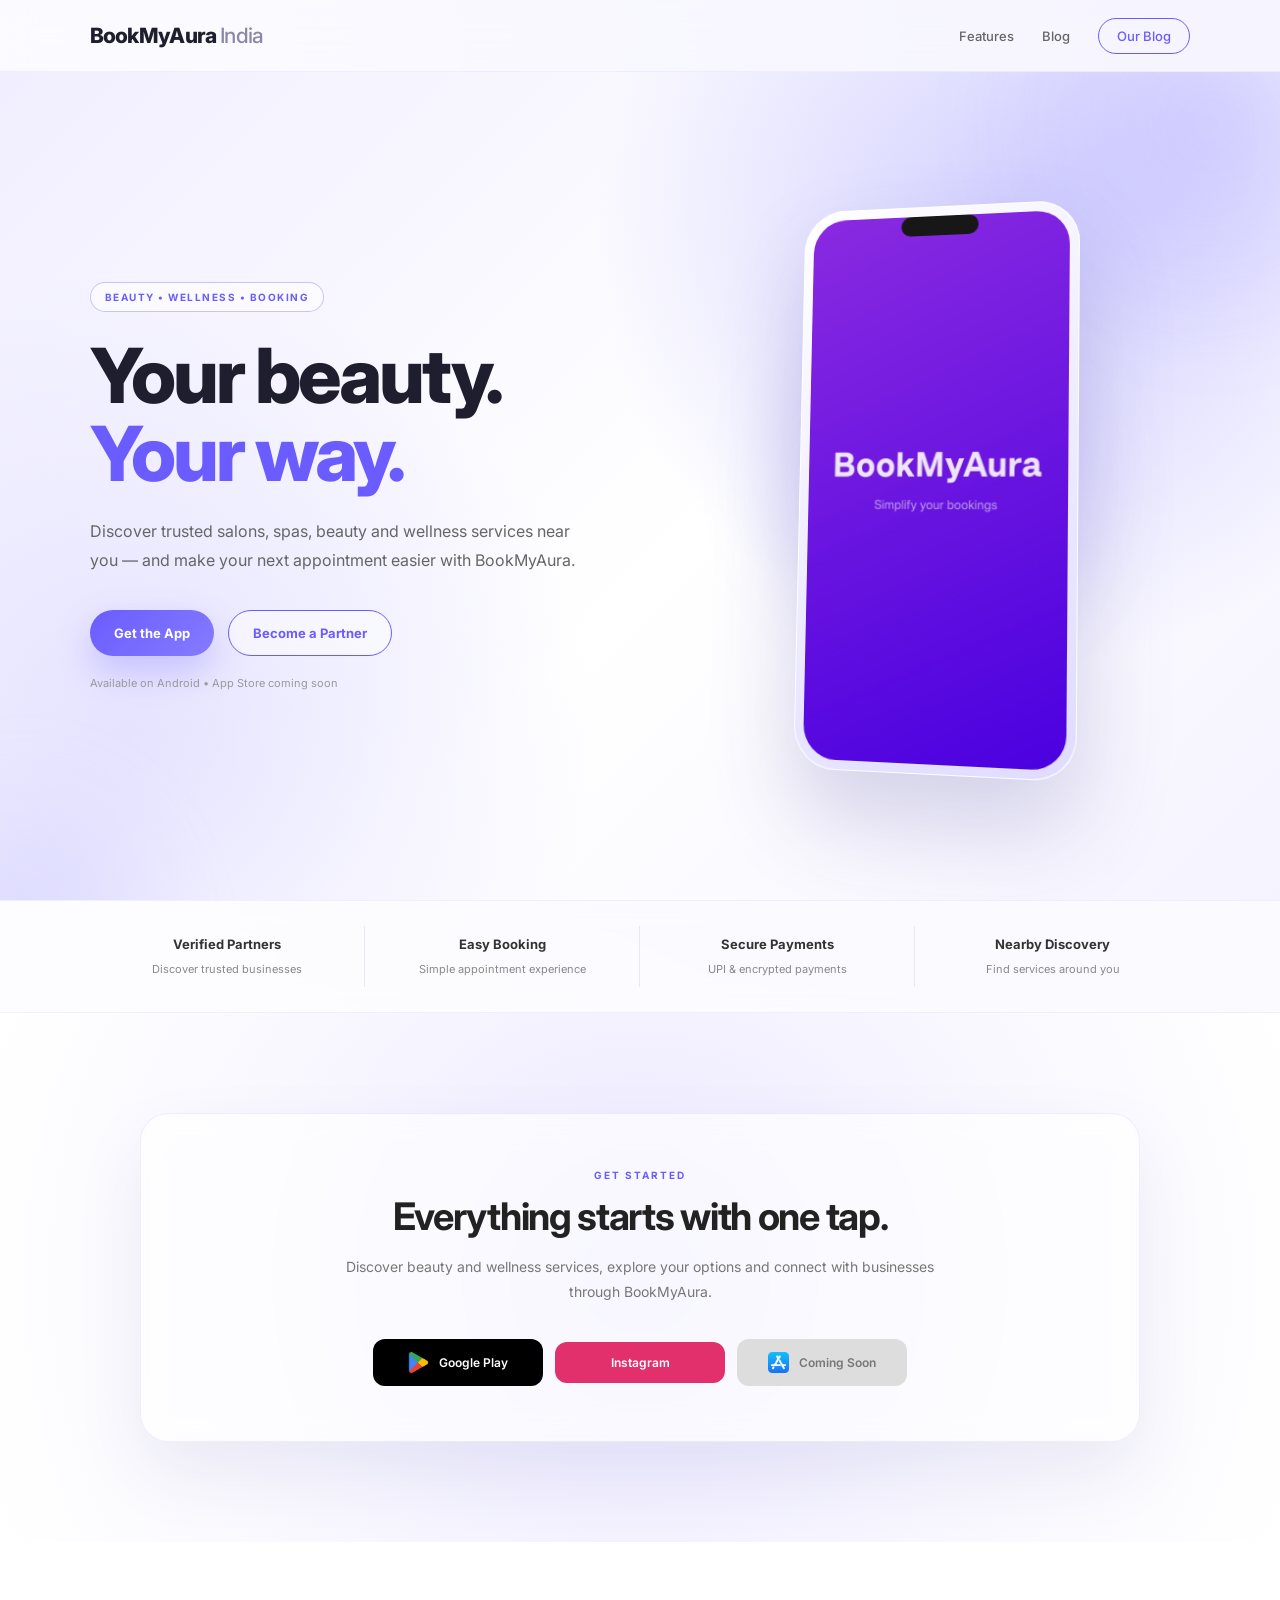
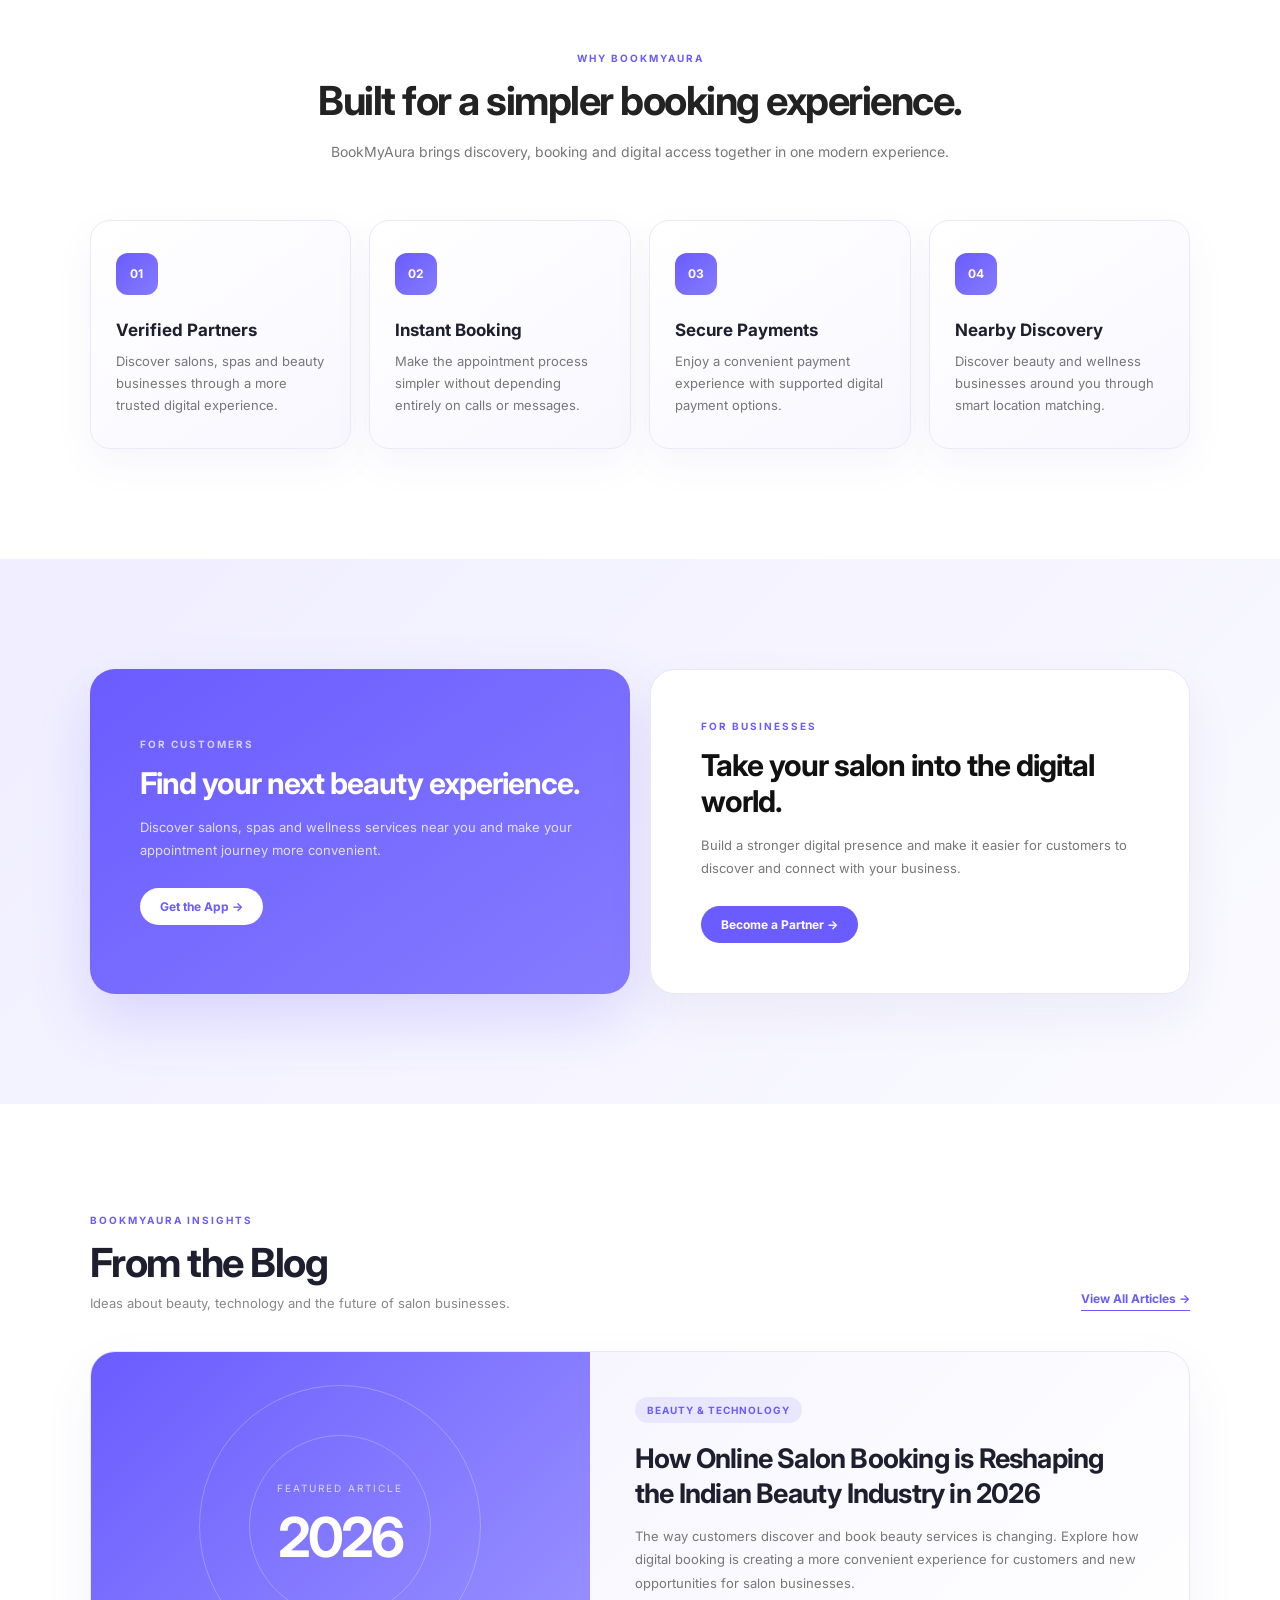
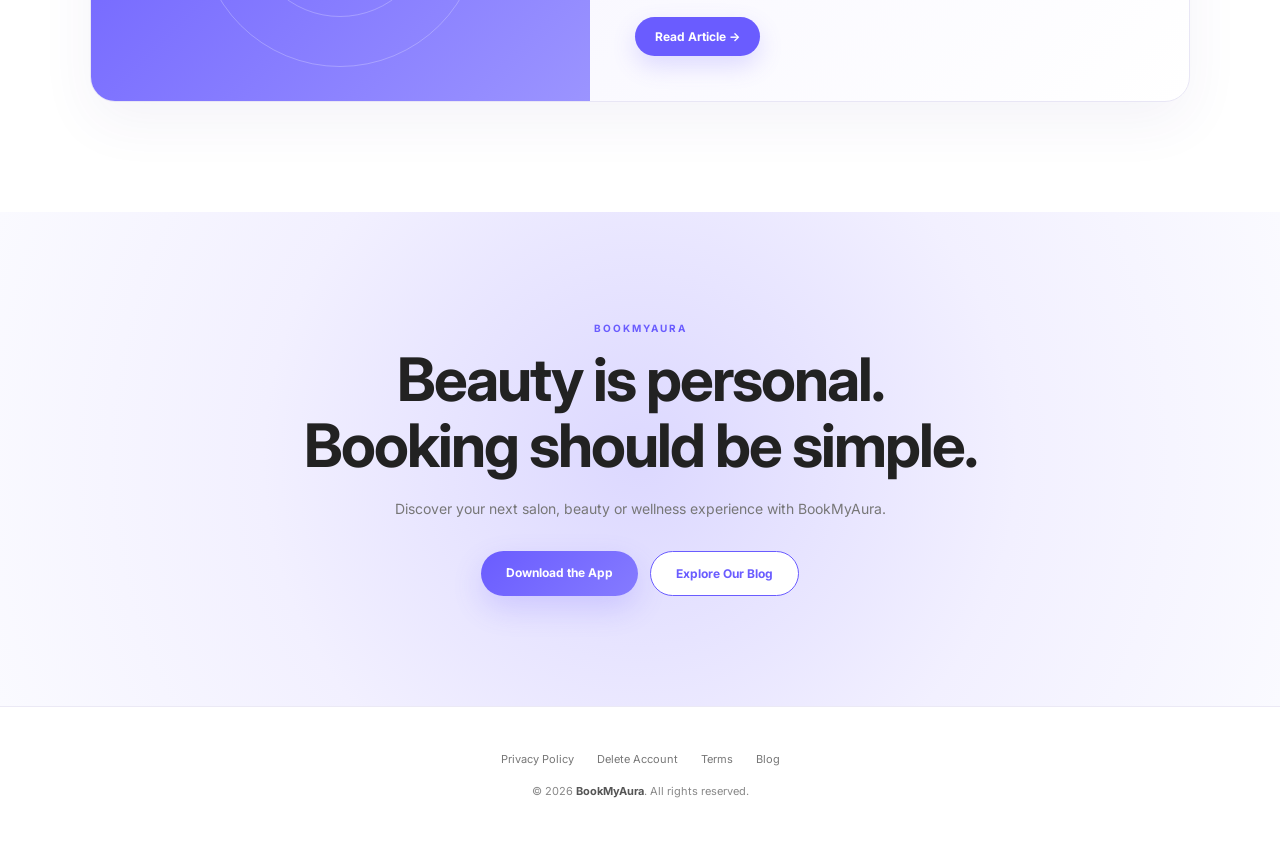
==== commit cf494f35: "Update index.html" ====
--- a/index.html
+++ b/index.html
@@ -9,23 +9,18 @@
 
 <meta name="description" content="BookMyAura helps you discover and book salons, spas, beauty, grooming and wellness services near you. Find trusted businesses and book your next appointment with ease.">
 
-<meta name="keywords" content="BookMyAura, salon booking app India, beauty booking app, salon appointment booking, spa booking India, beauty and wellness services">
-
-<meta name="author" content="BookMyAura">
-
 <meta name="robots" content="index, follow">
 
 <link rel="canonical" href="https://bookmyaura.in/">
 
-<!-- Open Graph -->
 <meta property="og:type" content="website">
-<meta property="og:title" content="BookMyAura | Book Beauty & Wellness Services Near You">
-<meta property="og:description" content="Discover trusted salons, spas and wellness services near you. Book your next appointment with BookMyAura.">
+<meta property="og:title" content="BookMyAura | Beauty & Wellness Booking">
+<meta property="og:description" content="Discover trusted salons, spas and wellness services near you.">
 <meta property="og:url" content="https://bookmyaura.in/">
 <meta property="og:site_name" content="BookMyAura">
 <meta property="og:image" content="https://bookmyaura.in/assets/app1.png">
 
-<meta name="theme-color" content="#000000">
+<meta name="theme-color" content="#f5f3ff">
 
 <link rel="icon" href="assets/app1.png" type="image/png">
 
@@ -59,9 +54,9 @@
 
 <style>
 
-/* =========================
+/* =====================================
    RESET
-========================= */
+===================================== */
 
 *{
     box-sizing:border-box;
@@ -74,10 +69,29 @@
 }
 
 body{
+
     font-family:'Inter',sans-serif;
-    background:#f7f7f7;
-    color:#111;
+
+    color:#1e1e2f;
+
     overflow-x:hidden;
+
+    background:
+        radial-gradient(
+            circle at top right,
+            #dcd8ff 0%,
+            transparent 35%
+        ),
+        radial-gradient(
+            circle at bottom left,
+            #ebe9ff 0%,
+            transparent 35%
+        ),
+        linear-gradient(
+            135deg,
+            #f5f3ff,
+            #ffffff
+        );
 }
 
 a{
@@ -85,13 +99,14 @@
 }
 
 
-/* =========================
+/* =====================================
    HEADER
-========================= */
+===================================== */
 
 header{
 
     position:sticky;
+
     top:0;
 
     z-index:1000;
@@ -106,340 +121,390 @@
 
     justify-content:space-between;
 
-    background:rgba(0,0,0,.96);
-
-    backdrop-filter:blur(15px);
+    background:rgba(255,255,255,.72);
+
+    backdrop-filter:blur(18px);
+
+    -webkit-backdrop-filter:blur(18px);
+
+    border-bottom:1px solid rgba(106,92,255,.08);
+}
+
+.logo{
+
+    font-size:21px;
+
+    font-weight:800;
+
+    letter-spacing:-.7px;
+
+    color:#1e1e2f;
+}
+
+.logo span{
+
+    color:#8c87a8;
+
+    font-weight:500;
+}
+
+
+.nav{
+
+    display:flex;
+
+    align-items:center;
+
+    gap:28px;
+}
+
+.nav a{
+
+    color:#666;
+
+    font-size:13px;
+
+    font-weight:500;
+
+    transition:.3s ease;
+}
+
+.nav a:hover{
+
+    color:#6a5cff;
+}
+
+.nav-button{
+
+    padding:9px 18px;
+
+    border:1px solid #6a5cff;
+
+    border-radius:30px;
+
+    color:#6a5cff !important;
+}
+
+.nav-button:hover{
+
+    background:#6a5cff;
+
+    color:#fff !important;
+}
+
+
+/* =====================================
+   HERO
+===================================== */
+
+.hero{
+
+    min-height:calc(100vh - 72px);
+
+    position:relative;
+
+    overflow:hidden;
+
+    display:flex;
+
+    align-items:center;
+
+    padding:80px 7%;
+
+    background:
+
+        radial-gradient(
+            circle at 80% 20%,
+            rgba(185,181,255,.65),
+            transparent 35%
+        ),
+
+        radial-gradient(
+            circle at 10% 80%,
+            rgba(220,217,255,.7),
+            transparent 35%
+        ),
+
+        linear-gradient(
+            135deg,
+            #f1efff,
+            #ffffff 55%,
+            #f5f3ff
+        );
+}
+
+
+/* Decorative glow */
+
+.hero::before{
+
+    content:"";
+
+    position:absolute;
+
+    width:500px;
+
+    height:500px;
+
+    border-radius:50%;
+
+    top:-200px;
+
+    right:-180px;
+
+    background:
+        radial-gradient(
+            circle,
+            rgba(106,92,255,.20),
+            transparent 70%
+        );
+
+    filter:blur(30px);
+}
+
+.hero::after{
+
+    content:"";
+
+    position:absolute;
+
+    width:350px;
+
+    height:350px;
+
+    border-radius:50%;
+
+    bottom:-200px;
+
+    left:-150px;
+
+    background:
+        radial-gradient(
+            circle,
+            rgba(185,181,255,.35),
+            transparent 70%
+        );
+
+    filter:blur(30px);
+}
+
+
+.hero-inner{
+
+    width:100%;
+
+    max-width:1200px;
+
+    margin:auto;
+
+    display:grid;
+
+    grid-template-columns:1fr 1fr;
+
+    gap:80px;
+
+    align-items:center;
+
+    position:relative;
+
+    z-index:2;
+}
+
+
+/* =====================================
+   HERO CONTENT
+===================================== */
+
+.hero-content{
+
+    max-width:620px;
+}
+
+.hero-label{
+
+    display:inline-flex;
+
+    padding:8px 14px;
+
+    border:1px solid rgba(106,92,255,.35);
+
+    border-radius:30px;
+
+    color:#6a5cff;
+
+    background:rgba(255,255,255,.55);
+
+    font-size:10px;
+
+    font-weight:700;
+
+    letter-spacing:1.5px;
+
+    text-transform:uppercase;
+
+    margin-bottom:25px;
+}
+
+.hero h1{
+
+    font-size:clamp(46px,6vw,76px);
+
+    line-height:1.02;
+
+    letter-spacing:-3px;
+
+    font-weight:800;
+
+    color:#1e1e2f;
+}
+
+.hero h1 span{
+
+    color:#6a5cff;
+}
+
+.hero-description{
+
+    max-width:570px;
+
+    margin-top:25px;
+
+    color:#666;
+
+    font-size:16px;
+
+    line-height:1.8;
+}
+
+
+/* =====================================
+   BUTTONS
+===================================== */
+
+.hero-buttons{
+
+    display:flex;
+
+    gap:14px;
+
+    flex-wrap:wrap;
+
+    margin-top:35px;
+}
+
+.btn{
+
+    display:inline-flex;
+
+    align-items:center;
+
+    justify-content:center;
+
+    padding:14px 24px;
+
+    border-radius:30px;
+
+    font-size:13px;
+
+    font-weight:700;
+
+    transition:.3s ease;
+}
+
+.btn-primary{
+
+    background:
+        linear-gradient(
+            135deg,
+            #6a5cff,
+            #857bff
+        );
 
     color:#fff;
-}
-
-.logo{
+
+    box-shadow:
+        0 15px 35px
+        rgba(106,92,255,.28);
+}
+
+.btn-primary:hover{
+
+    transform:translateY(-4px);
+
+    box-shadow:
+        0 22px 45px
+        rgba(106,92,255,.38);
+}
+
+.btn-outline{
+
+    border:1px solid #6a5cff;
+
+    color:#6a5cff;
+
+    background:rgba(255,255,255,.5);
+}
+
+.btn-outline:hover{
+
+    background:#6a5cff;
 
     color:#fff;
 
-    font-size:21px;
-
-    font-weight:800;
-
-    letter-spacing:-.7px;
-}
-
-.logo span{
-
-    color:#888;
-
-    font-weight:500;
-}
-
-.nav{
+    transform:translateY(-3px);
+}
+
+.hero-note{
+
+    margin-top:20px;
+
+    color:#999;
+
+    font-size:11px;
+}
+
+
+/* =====================================
+   PHONE
+===================================== */
+
+.phone-area{
 
     display:flex;
 
+    justify-content:center;
+
     align-items:center;
 
-    gap:28px;
-}
-
-.nav a{
-
-    color:#aaa;
-
-    font-size:13px;
-
-    font-weight:500;
-
-    transition:.3s ease;
-}
-
-.nav a:hover{
-
-    color:#fff;
-}
-
-.nav-button{
-
-    padding:9px 18px;
-
-    border:1px solid #444;
-
-    border-radius:30px;
-
-    color:#fff !important;
-}
-
-.nav-button:hover{
-
-    background:#fff;
-
-    color:#000 !important;
-}
-
-
-/* =========================
-   HERO
-========================= */
-
-.hero{
-
-    min-height:calc(100vh - 72px);
-
     position:relative;
-
-    overflow:hidden;
-
-    display:flex;
-
-    align-items:center;
-
-    padding:90px 7%;
-
-    background:#000;
-
-    color:#fff;
-}
-
-
-/* Background glow */
-
-.hero::before{
-
-    content:"";
+}
+
+.phone-glow{
 
     position:absolute;
 
-    width:600px;
-
-    height:600px;
+    width:450px;
+
+    height:450px;
 
     border-radius:50%;
 
-    top:-250px;
-
-    right:-150px;
-
-    background:radial-gradient(
-        circle,
-        rgba(255,255,255,.12),
-        transparent 68%
-    );
-
-    filter:blur(20px);
-}
-
-.hero::after{
-
-    content:"";
-
-    position:absolute;
-
-    width:400px;
-
-    height:400px;
-
-    border-radius:50%;
-
-    bottom:-250px;
-
-    left:-150px;
-
-    background:rgba(255,255,255,.04);
-
-    filter:blur(50px);
-}
-
-
-.hero-inner{
-
-    width:100%;
-
-    max-width:1200px;
-
-    margin:auto;
-
-    display:grid;
-
-    grid-template-columns:1fr 1fr;
-
-    gap:80px;
-
-    align-items:center;
+    background:
+
+        radial-gradient(
+            circle,
+            rgba(106,92,255,.25),
+            transparent 65%
+        );
+
+    filter:blur(25px);
+}
+
+.phone{
 
     position:relative;
 
     z-index:2;
-}
-
-
-/* Hero text */
-
-.hero-content{
-
-    max-width:620px;
-}
-
-.hero-label{
-
-    display:inline-flex;
-
-    padding:8px 14px;
-
-    border:1px solid #333;
-
-    border-radius:30px;
-
-    color:#aaa;
-
-    font-size:11px;
-
-    font-weight:600;
-
-    letter-spacing:1.5px;
-
-    text-transform:uppercase;
-
-    margin-bottom:25px;
-}
-
-.hero h1{
-
-    font-size:clamp(46px,6vw,76px);
-
-    line-height:1.02;
-
-    letter-spacing:-3px;
-
-    font-weight:800;
-}
-
-.hero h1 span{
-
-    color:#888;
-}
-
-.hero-description{
-
-    max-width:570px;
-
-    margin-top:25px;
-
-    color:#999;
-
-    font-size:16px;
-
-    line-height:1.8;
-}
-
-
-/* Hero buttons */
-
-.hero-buttons{
-
-    display:flex;
-
-    gap:14px;
-
-    flex-wrap:wrap;
-
-    margin-top:35px;
-}
-
-.btn{
-
-    display:inline-flex;
-
-    align-items:center;
-
-    justify-content:center;
-
-    padding:14px 24px;
-
-    border-radius:30px;
-
-    font-size:13px;
-
-    font-weight:700;
-
-    transition:.3s ease;
-}
-
-.btn-primary{
-
-    background:#fff;
-
-    color:#000;
-}
-
-.btn-primary:hover{
-
-    transform:translateY(-3px);
-
-    background:#e8e8e8;
-}
-
-.btn-outline{
-
-    border:1px solid #444;
-
-    color:#fff;
-}
-
-.btn-outline:hover{
-
-    background:#fff;
-
-    color:#000;
-
-    border-color:#fff;
-}
-
-
-/* Hero note */
-
-.hero-note{
-
-    margin-top:22px;
-
-    color:#666;
-
-    font-size:11px;
-}
-
-
-/* =========================
-   PHONE
-========================= */
-
-.phone-area{
-
-    display:flex;
-
-    justify-content:center;
-
-    align-items:center;
-
-    position:relative;
-}
-
-.phone-glow{
-
-    position:absolute;
-
-    width:420px;
-
-    height:420px;
-
-    border-radius:50%;
-
-    background:rgba(255,255,255,.05);
-
-    filter:blur(50px);
-}
-
-.phone{
-
-    position:relative;
-
-    z-index:2;
 
     width:285px;
 
@@ -449,24 +514,28 @@
 
     border-radius:43px;
 
-    background:linear-gradient(
-        145deg,
-        #3b3b3b,
-        #111
-    );
+    background:
+        linear-gradient(
+            145deg,
+            #ffffff,
+            #dedbff
+        );
 
     box-shadow:
 
-        0 45px 100px rgba(0,0,0,.7),
-
-        inset 0 0 0 1px #555;
+        0 45px 90px
+        rgba(75,66,150,.22),
+
+        inset 0 0 0 1px
+        rgba(255,255,255,.9);
 
     transform:
         perspective(1200px)
         rotateY(-12deg)
         rotateX(4deg);
 
-    animation:phoneFloat 5s ease-in-out infinite;
+    animation:
+        phoneFloat 5s ease-in-out infinite;
 
     overflow:hidden;
 }
@@ -489,7 +558,7 @@
 
     transform:translateX(-50%);
 
-    background:#000;
+    background:#171717;
 
     border-radius:20px;
 }
@@ -508,8 +577,11 @@
 
     object-fit:cover;
 
-    transition:opacity .5s ease,
-               transform .5s ease;
+    transition:
+
+        opacity .5s ease,
+
+        transform .5s ease;
 }
 
 @keyframes phoneFloat{
@@ -534,15 +606,20 @@
 }
 
 
-/* =========================
+/* =====================================
    TRUST BAR
-========================= */
+===================================== */
 
 .trust{
 
-    background:#fff;
-
-    border-bottom:1px solid #eee;
+    background:
+        rgba(255,255,255,.72);
+
+    backdrop-filter:blur(12px);
+
+    border-top:1px solid rgba(106,92,255,.08);
+
+    border-bottom:1px solid rgba(106,92,255,.08);
 
     padding:25px 7%;
 }
@@ -565,7 +642,7 @@
 
     padding:10px;
 
-    border-right:1px solid #eee;
+    border-right:1px solid #e9e7f5;
 }
 
 .trust-item:last-child{
@@ -580,6 +657,8 @@
     font-size:13px;
 
     margin-bottom:5px;
+
+    color:#333;
 }
 
 .trust-item span{
@@ -590,15 +669,21 @@
 }
 
 
-/* =========================
+/* =====================================
    PLATFORM
-========================= */
+===================================== */
 
 .platform{
 
     padding:100px 7%;
 
-    background:#f7f7f7;
+    background:
+        radial-gradient(
+            circle at center,
+            #eae7ff,
+            #f8f7ff 55%,
+            #fff
+        );
 }
 
 .platform-inner{
@@ -608,13 +693,29 @@
     margin:auto;
 
     text-align:center;
+
+    padding:55px 30px;
+
+    background:
+        rgba(255,255,255,.65);
+
+    border:1px solid
+        rgba(106,92,255,.10);
+
+    border-radius:28px;
+
+    box-shadow:
+        0 30px 70px
+        rgba(55,45,130,.08);
+
+    backdrop-filter:blur(15px);
 }
 
 .section-label{
 
-    color:#888;
-
-    font-size:11px;
+    color:#6a5cff;
+
+    font-size:10px;
 
     font-weight:700;
 
@@ -630,6 +731,8 @@
     font-size:38px;
 
     letter-spacing:-1.3px;
+
+    color:#222;
 }
 
 .platform-description{
@@ -689,7 +792,9 @@
 
     transform:translateY(-3px);
 
-    box-shadow:0 12px 30px rgba(0,0,0,.15);
+    box-shadow:
+        0 12px 30px
+        rgba(0,0,0,.18);
 }
 
 .store-btn img{
@@ -703,7 +808,7 @@
 
 .store-btn.instagram{
 
-    background:#111;
+    background:#E1306C;
 }
 
 .store-btn.disabled{
@@ -723,9 +828,9 @@
 }
 
 
-/* =========================
+/* =====================================
    FEATURES
-========================= */
+===================================== */
 
 .features-section{
 
@@ -753,6 +858,8 @@
     font-size:40px;
 
     letter-spacing:-1.5px;
+
+    color:#222;
 }
 
 .section-heading p{
@@ -782,13 +889,22 @@
 
     padding:32px 25px;
 
-    background:#fafafa;
-
-    border:1px solid #eee;
-
-    border-radius:18px;
+    background:
+        linear-gradient(
+            145deg,
+            #fff,
+            #f8f7ff
+        );
+
+    border:1px solid #ebe9f7;
+
+    border-radius:20px;
 
     transition:.35s ease;
+
+    box-shadow:
+        0 15px 40px
+        rgba(70,60,150,.05);
 }
 
 .feature-card:hover{
@@ -796,7 +912,8 @@
     transform:translateY(-7px);
 
     box-shadow:
-        0 20px 50px rgba(0,0,0,.07);
+        0 25px 55px
+        rgba(70,60,150,.10);
 }
 
 .feature-number{
@@ -815,7 +932,12 @@
 
     border-radius:12px;
 
-    background:#000;
+    background:
+        linear-gradient(
+            135deg,
+            #6a5cff,
+            #857bff
+        );
 
     color:#fff;
 
@@ -841,15 +963,20 @@
 }
 
 
-/* =========================
-   FOR CUSTOMERS / PARTNERS
-========================= */
+/* =====================================
+   AUDIENCE
+===================================== */
 
 .audience{
 
     padding:110px 7%;
 
-    background:#f7f7f7;
+    background:
+        linear-gradient(
+            135deg,
+            #f0eeff,
+            #fafaff
+        );
 }
 
 .audience-grid{
@@ -869,19 +996,28 @@
 
     padding:50px;
 
-    border-radius:22px;
-
-    background:#000;
+    border-radius:25px;
+
+    background:
+        linear-gradient(
+            145deg,
+            #6a5cff,
+            #857bff
+        );
 
     color:#fff;
 
-    min-height:300px;
+    min-height:320px;
 
     display:flex;
 
     flex-direction:column;
 
     justify-content:center;
+
+    box-shadow:
+        0 25px 60px
+        rgba(106,92,255,.20);
 }
 
 .audience-card.light{
@@ -890,465 +1026,512 @@
 
     color:#111;
 
-    border:1px solid #eee;
+    border:1px solid #e9e7f5;
+
+    box-shadow:
+        0 20px 50px
+        rgba(50,40,120,.06);
 }
 
 .audience-label{
 
+    color:rgba(255,255,255,.7);
+
+    font-size:10px;
+
+    font-weight:700;
+
+    letter-spacing:2px;
+
+    text-transform:uppercase;
+}
+
+.audience-card.light .audience-label{
+
+    color:#6a5cff;
+}
+
+.audience-card h2{
+
+    margin:15px 0;
+
+    font-size:30px;
+
+    line-height:1.2;
+
+    letter-spacing:-1px;
+}
+
+.audience-card p{
+
+    color:rgba(255,255,255,.78);
+
+    font-size:13px;
+
+    line-height:1.8;
+
+    max-width:450px;
+}
+
+.audience-card.light p{
+
+    color:#777;
+}
+
+.audience-link{
+
+    width:fit-content;
+
+    margin-top:25px;
+
+    padding:11px 20px;
+
+    border-radius:30px;
+
+    background:#fff;
+
+    color:#6a5cff;
+
+    font-size:12px;
+
+    font-weight:700;
+
+    transition:.3s ease;
+}
+
+.audience-link:hover{
+
+    transform:translateY(-3px);
+}
+
+.audience-card.light .audience-link{
+
+    background:#6a5cff;
+
+    color:#fff;
+}
+
+
+/* =====================================
+   BLOG
+===================================== */
+
+.blog-section{
+
+    padding:110px 7%;
+
+    background:#fff;
+}
+
+.blog-container{
+
+    max-width:1150px;
+
+    margin:auto;
+}
+
+.blog-header{
+
+    display:flex;
+
+    align-items:end;
+
+    justify-content:space-between;
+
+    margin-bottom:40px;
+}
+
+.blog-header h2{
+
+    font-size:40px;
+
+    letter-spacing:-1.5px;
+}
+
+.blog-header p{
+
     color:#888;
 
+    font-size:13px;
+
+    margin-top:8px;
+}
+
+.blog-link{
+
+    color:#6a5cff;
+
+    font-size:12px;
+
+    font-weight:700;
+
+    border-bottom:1px solid #6a5cff;
+
+    padding-bottom:4px;
+}
+
+.blog-feature{
+
+    display:grid;
+
+    grid-template-columns:1fr 1.2fr;
+
+    min-height:330px;
+
+    overflow:hidden;
+
+    border-radius:25px;
+
+    background:
+        linear-gradient(
+            135deg,
+            #f3f1ff,
+            #fff
+        );
+
+    border:1px solid #e8e6f5;
+
+    transition:.35s ease;
+
+    box-shadow:
+        0 20px 55px
+        rgba(60,50,140,.06);
+}
+
+.blog-feature:hover{
+
+    transform:translateY(-5px);
+
+    box-shadow:
+        0 30px 70px
+        rgba(60,50,140,.10);
+}
+
+.blog-visual{
+
+    display:flex;
+
+    align-items:center;
+
+    justify-content:center;
+
+    position:relative;
+
+    background:
+        linear-gradient(
+            135deg,
+            #6a5cff,
+            #9b94ff
+        );
+
+    color:#fff;
+
+    overflow:hidden;
+}
+
+.blog-visual::before{
+
+    content:"";
+
+    position:absolute;
+
+    width:280px;
+
+    height:280px;
+
+    border:1px solid
+        rgba(255,255,255,.25);
+
+    border-radius:50%;
+}
+
+.blog-visual::after{
+
+    content:"";
+
+    position:absolute;
+
+    width:180px;
+
+    height:180px;
+
+    border:1px solid
+        rgba(255,255,255,.25);
+
+    border-radius:50%;
+}
+
+.blog-year{
+
+    position:relative;
+
+    z-index:2;
+
+    text-align:center;
+}
+
+.blog-year small{
+
+    display:block;
+
+    margin-bottom:10px;
+
+    color:rgba(255,255,255,.7);
+
     font-size:10px;
 
+    letter-spacing:2px;
+
+    text-transform:uppercase;
+}
+
+.blog-year strong{
+
+    font-size:55px;
+
+    letter-spacing:-3px;
+}
+
+.blog-content{
+
+    padding:45px;
+
+    display:flex;
+
+    flex-direction:column;
+
+    justify-content:center;
+}
+
+.blog-category{
+
+    width:fit-content;
+
+    padding:7px 12px;
+
+    background:#e9e7ff;
+
+    border-radius:20px;
+
+    color:#6a5cff;
+
+    font-size:10px;
+
     font-weight:700;
 
-    letter-spacing:2px;
+    letter-spacing:1px;
 
     text-transform:uppercase;
 }
 
-.audience-card.light .audience-label{
-
-    color:#999;
-}
-
-.audience-card h2{
-
-    margin:15px 0;
-
-    font-size:30px;
-
-    line-height:1.2;
-
-    letter-spacing:-1px;
-}
-
-.audience-card p{
-
-    color:#aaa;
+.blog-content h3{
+
+    margin:18px 0 14px;
+
+    font-size:27px;
+
+    line-height:1.3;
+
+    letter-spacing:-.8px;
+}
+
+.blog-content p{
+
+    color:#777;
 
     font-size:13px;
 
     line-height:1.8;
 
-    max-width:450px;
-}
-
-.audience-card.light p{
+    max-width:600px;
+}
+
+.read-blog{
+
+    display:inline-flex;
+
+    width:fit-content;
+
+    margin-top:22px;
+
+    padding:12px 20px;
+
+    border-radius:30px;
+
+    background:#6a5cff;
+
+    color:#fff;
+
+    font-size:12px;
+
+    font-weight:700;
+
+    transition:.3s ease;
+
+    box-shadow:
+        0 10px 25px
+        rgba(106,92,255,.20);
+}
+
+.read-blog:hover{
+
+    transform:translateX(4px);
+}
+
+
+/* =====================================
+   FINAL CTA
+===================================== */
+
+.final-cta{
+
+    padding:110px 7%;
+
+    background:
+        radial-gradient(
+            circle at center,
+            #dcd8ff,
+            #f2f0ff 55%,
+            #fafaff
+        );
+
+    text-align:center;
+}
+
+.final-cta h2{
+
+    font-size:clamp(38px,5vw,60px);
+
+    letter-spacing:-2px;
+
+    line-height:1.1;
+
+    color:#222;
+}
+
+.final-cta p{
+
+    max-width:600px;
+
+    margin:18px auto 0;
 
     color:#777;
-}
-
-.audience-link{
-
-    width:fit-content;
-
-    margin-top:25px;
-
-    padding:11px 20px;
+
+    font-size:14px;
+
+    line-height:1.8;
+}
+
+.final-buttons{
+
+    display:flex;
+
+    justify-content:center;
+
+    gap:12px;
+
+    flex-wrap:wrap;
+
+    margin-top:30px;
+}
+
+.final-btn{
+
+    padding:14px 25px;
 
     border-radius:30px;
 
+    background:
+        linear-gradient(
+            135deg,
+            #6a5cff,
+            #857bff
+        );
+
+    color:#fff;
+
+    font-size:12px;
+
+    font-weight:700;
+
+    transition:.3s ease;
+
+    box-shadow:
+        0 12px 30px
+        rgba(106,92,255,.20);
+}
+
+.final-btn:hover{
+
+    transform:translateY(-3px);
+}
+
+.final-btn.outline{
+
     background:#fff;
 
-    color:#000;
-
-    font-size:12px;
-
-    font-weight:700;
-}
-
-.audience-card.light .audience-link{
-
-    background:#000;
+    color:#6a5cff;
+
+    border:1px solid #6a5cff;
+
+    box-shadow:none;
+}
+
+.final-btn.outline:hover{
+
+    background:#6a5cff;
 
     color:#fff;
 }
 
 
-/* =========================
-   BLOG
-========================= */
-
-.blog-section{
-
-    padding:110px 7%;
+/* =====================================
+   FOOTER
+===================================== */
+
+footer{
+
+    padding:45px 7%;
 
     background:#fff;
-}
-
-.blog-container{
-
-    max-width:1150px;
-
-    margin:auto;
-}
-
-.blog-header{
-
-    display:flex;
-
-    align-items:end;
-
-    justify-content:space-between;
-
-    margin-bottom:40px;
-}
-
-.blog-header h2{
-
-    font-size:40px;
-
-    letter-spacing:-1.5px;
-}
-
-.blog-header p{
+
+    border-top:1px solid #ebe9f5;
 
     color:#888;
 
-    font-size:13px;
-}
-
-.blog-link{
-
-    color:#111;
-
-    font-size:12px;
-
-    font-weight:700;
-
-    border-bottom:1px solid #111;
-
-    padding-bottom:4px;
-}
-
-.blog-feature{
-
-    display:grid;
-
-    grid-template-columns:1fr 1.2fr;
-
-    min-height:330px;
-
-    overflow:hidden;
-
-    border-radius:20px;
-
-    background:#f7f7f7;
-
-    border:1px solid #eee;
-
-    transition:.35s ease;
-}
-
-.blog-feature:hover{
-
-    transform:translateY(-5px);
-
-    box-shadow:
-        0 25px 60px rgba(0,0,0,.08);
-}
-
-.blog-visual{
-
-    display:flex;
-
-    align-items:center;
-
-    justify-content:center;
-
-    position:relative;
-
-    background:#000;
-
-    color:#fff;
-
-    overflow:hidden;
-}
-
-.blog-visual::before{
-
-    content:"";
-
-    position:absolute;
-
-    width:270px;
-
-    height:270px;
-
-    border:1px solid #333;
-
-    border-radius:50%;
-}
-
-.blog-visual::after{
-
-    content:"";
-
-    position:absolute;
-
-    width:170px;
-
-    height:170px;
-
-    border:1px solid #222;
-
-    border-radius:50%;
-}
-
-.blog-year{
-
-    position:relative;
-
-    z-index:2;
-
     text-align:center;
-}
-
-.blog-year small{
-
-    display:block;
-
-    margin-bottom:10px;
-
-    color:#888;
-
-    font-size:10px;
-
-    letter-spacing:2px;
-
-    text-transform:uppercase;
-}
-
-.blog-year strong{
-
-    font-size:55px;
-
-    letter-spacing:-3px;
-}
-
-.blog-content{
-
-    padding:45px;
-
-    display:flex;
-
-    flex-direction:column;
-
-    justify-content:center;
-}
-
-.blog-category{
-
-    width:fit-content;
-
-    padding:7px 12px;
-
-    background:#e9e9e9;
-
-    border-radius:20px;
-
-    color:#666;
-
-    font-size:10px;
-
-    font-weight:700;
-
-    letter-spacing:1px;
-
-    text-transform:uppercase;
-}
-
-.blog-content h3{
-
-    margin:18px 0 14px;
-
-    font-size:27px;
-
-    line-height:1.3;
-
-    letter-spacing:-.8px;
-}
-
-.blog-content p{
+
+    font-size:11px;
+}
+
+.footer-links{
+
+    margin-bottom:18px;
+}
+
+.footer-links a{
 
     color:#777;
 
-    font-size:13px;
-
-    line-height:1.8;
-
-    max-width:600px;
-}
-
-.read-blog{
-
-    display:inline-flex;
-
-    width:fit-content;
-
-    margin-top:22px;
-
-    padding:12px 20px;
-
-    border-radius:30px;
-
-    background:#000;
-
-    color:#fff;
-
-    font-size:12px;
-
-    font-weight:700;
+    margin:0 10px;
 
     transition:.3s ease;
 }
 
-.read-blog:hover{
-
-    transform:translateX(4px);
-
-    background:#333;
-}
-
-
-/* =========================
-   FINAL CTA
-========================= */
-
-.final-cta{
-
-    padding:110px 7%;
-
-    background:#000;
-
-    color:#fff;
-
-    text-align:center;
-}
-
-.final-cta h2{
-
-    font-size:clamp(38px,5vw,60px);
-
-    letter-spacing:-2px;
-
-    line-height:1.1;
-}
-
-.final-cta p{
-
-    max-width:600px;
-
-    margin:18px auto 0;
-
-    color:#999;
-
-    font-size:14px;
-
-    line-height:1.8;
-}
-
-.final-buttons{
-
-    display:flex;
-
-    justify-content:center;
-
-    gap:12px;
-
-    flex-wrap:wrap;
-
-    margin-top:30px;
-}
-
-.final-btn{
-
-    padding:14px 25px;
-
-    border-radius:30px;
-
-    background:#fff;
-
-    color:#000;
-
-    font-size:12px;
-
-    font-weight:700;
-
-    transition:.3s ease;
-}
-
-.final-btn:hover{
-
-    transform:translateY(-3px);
-
-    background:#ddd;
-}
-
-.final-btn.outline{
-
-    background:transparent;
-
-    color:#fff;
-
-    border:1px solid #444;
-}
-
-.final-btn.outline:hover{
-
-    background:#fff;
-
-    color:#000;
-}
-
-
-/* =========================
-   FOOTER
-========================= */
-
-footer{
-
-    padding:45px 7%;
-
-    background:#000;
-
-    border-top:1px solid #222;
-
-    color:#666;
-
-    text-align:center;
-
-    font-size:11px;
-}
-
-.footer-links{
-
-    margin-bottom:18px;
-}
-
-.footer-links a{
-
-    color:#888;
-
-    margin:0 10px;
-
-    transition:.3s ease;
-}
-
 .footer-links a:hover{
 
-    color:#fff;
+    color:#6a5cff;
 }
 
 footer strong{
 
-    color:#aaa;
-}
-
-
-/* =========================
-   MOBILE
-========================= */
+    color:#555;
+}
+
+
+/* =====================================
+   TABLET
+===================================== */
 
 @media(max-width:900px){
 
@@ -1381,9 +1564,11 @@
         justify-content:center;
     }
 
-    .hero-note{
-
-        text-align:center;
+    .hero-description{
+
+        margin-left:auto;
+
+        margin-right:auto;
     }
 
     .phone{
@@ -1427,6 +1612,10 @@
 }
 
 
+/* =====================================
+   MOBILE
+===================================== */
+
 @media(max-width:600px){
 
     header{
@@ -1539,11 +1728,6 @@
         display:block;
     }
 
-    .blog-header p{
-
-        margin-top:8px;
-    }
-
     .blog-header .blog-link{
 
         display:inline-block;
@@ -1581,9 +1765,9 @@
 <body>
 
 
-<!-- =========================
+<!-- =====================================
      HEADER
-========================= -->
+===================================== -->
 
 <header>
 
@@ -1593,9 +1777,13 @@
 
 <nav class="nav">
 
-<a href="#features">Features</a>
-
-<a href="#blog">Blog</a>
+<a href="#features">
+    Features
+</a>
+
+<a href="#blog">
+    Blog
+</a>
 
 <a href="blog/index.html" class="nav-button">
     Our Blog
@@ -1606,9 +1794,9 @@
 </header>
 
 
-<!-- =========================
+<!-- =====================================
      HERO
-========================= -->
+===================================== -->
 
 <section class="hero">
 
@@ -1621,18 +1809,26 @@
     Beauty • Wellness • Booking
 </div>
 
+
 <h1>
+
     Your beauty.
     <span>Your way.</span>
+
 </h1>
 
+
 <p class="hero-description">
-    Discover trusted salons, spas, beauty and wellness services
-    near you — and make your next appointment easier with BookMyAura.
+
+    Discover trusted salons, spas, beauty and wellness
+    services near you — and make your next appointment
+    easier with BookMyAura.
+
 </p>
 
 
 <div class="hero-buttons">
+
 
 <a
 href="https://play.google.com/store/apps/details?id=com.bookmyaura"
@@ -1641,7 +1837,7 @@
 class="btn btn-primary"
 id="mainPlayBtn">
 
-Get the App
+    Get the App
 
 </a>
 
@@ -1653,15 +1849,18 @@
 class="btn btn-outline"
 id="partnerBtn">
 
-Become a Partner
+    Become a Partner
 
 </a>
 
+
 </div>
 
 
 <p class="hero-note">
+
     Available on Android • App Store coming soon
+
 </p>
 
 </div>
@@ -1678,7 +1877,7 @@
 <img
 id="appScreen"
 src="assets/app1.png"
-alt="BookMyAura mobile app interface"
+alt="BookMyAura mobile app"
 >
 
 </div>
@@ -1691,73 +1890,97 @@
 </section>
 
 
-<!-- =========================
-     TRUST BAR
-========================= -->
+<!-- =====================================
+     TRUST
+===================================== -->
 
 <section class="trust">
 
 <div class="trust-inner">
 
+
 <div class="trust-item">
 
-<strong>Verified Partners</strong>
-
-<span>Discover trusted businesses</span>
+<strong>
+    Verified Partners
+</strong>
+
+<span>
+    Discover trusted businesses
+</span>
 
 </div>
 
 
 <div class="trust-item">
 
-<strong>Easy Booking</strong>
-
-<span>Simple appointment experience</span>
+<strong>
+    Easy Booking
+</strong>
+
+<span>
+    Simple appointment experience
+</span>
 
 </div>
 
 
 <div class="trust-item">
 
-<strong>Secure Payments</strong>
-
-<span>UPI & encrypted payments</span>
+<strong>
+    Secure Payments
+</strong>
+
+<span>
+    UPI & encrypted payments
+</span>
 
 </div>
 
 
 <div class="trust-item">
 
-<strong>Nearby Discovery</strong>
-
-<span>Find services around you</span>
-
-</div>
+<strong>
+    Nearby Discovery
+</strong>
+
+<span>
+    Find services around you
+</span>
+
+</div>
+
 
 </div>
 
 </section>
 
 
-<!-- =========================
+<!-- =====================================
      PLATFORM
-========================= -->
+===================================== -->
 
 <section class="platform">
 
 <div class="platform-inner">
+
 
 <div class="section-label">
     Get Started
 </div>
+
 
 <h2>
     Everything starts with one tap.
 </h2>
 
+
 <p class="platform-description">
-    Discover beauty and wellness services, explore your options
-    and connect with businesses through BookMyAura.
+
+    Discover beauty and wellness services,
+    explore your options and connect with
+    businesses through BookMyAura.
+
 </p>
 
 
@@ -1818,9 +2041,9 @@
 </section>
 
 
-<!-- =========================
+<!-- =====================================
      FEATURES
-========================= -->
+===================================== -->
 
 <section
 class="features-section"
@@ -1836,13 +2059,17 @@
     Why BookMyAura
 </div>
 
+
 <h2>
     Built for a simpler booking experience.
 </h2>
 
+
 <p>
-    BookMyAura brings discovery, booking and digital access
-    together in one modern experience.
+
+    BookMyAura brings discovery, booking and
+    digital access together in one modern experience.
+
 </p>
 
 </div>
@@ -1930,9 +2157,9 @@
 </section>
 
 
-<!-- =========================
-     CUSTOMER / PARTNER
-========================= -->
+<!-- =====================================
+     AUDIENCE
+===================================== -->
 
 <section class="audience">
 
@@ -1950,9 +2177,11 @@
 </h2>
 
 <p>
-    Discover salons, spas and wellness services near you
-    and make your appointment journey more convenient.
+    Discover salons, spas and wellness services
+    near you and make your appointment journey
+    more convenient.
 </p>
+
 
 <a
 href="https://play.google.com/store/apps/details?id=com.bookmyaura"
@@ -1961,7 +2190,7 @@
 class="audience-link"
 id="customerBtn">
 
-Get the App →
+    Get the App →
 
 </a>
 
@@ -1979,9 +2208,11 @@
 </h2>
 
 <p>
-    Build a stronger digital presence and make it easier
-    for customers to discover and connect with your business.
+    Build a stronger digital presence and make
+    it easier for customers to discover and
+    connect with your business.
 </p>
+
 
 <a
 href="https://play.google.com/store/apps/details?id=com.bookmyaura"
@@ -1990,7 +2221,7 @@
 class="audience-link"
 id="businessBtn">
 
-Become a Partner →
+    Become a Partner →
 
 </a>
 
@@ -2002,9 +2233,9 @@
 </section>
 
 
-<!-- =========================
+<!-- =====================================
      BLOG
-========================= -->
+===================================== -->
 
 <section
 class="blog-section"
@@ -2037,7 +2268,7 @@
 href="blog/index.html"
 class="blog-link">
 
-View All Articles →
+    View All Articles →
 
 </a>
 
@@ -2070,14 +2301,19 @@
     Beauty & Technology
 </span>
 
+
 <h3>
     How Online Salon Booking is Reshaping the Indian Beauty Industry in 2026
 </h3>
 
+
 <p>
-    The way customers discover and book beauty services is changing.
-    Explore how digital booking is creating a more convenient
-    experience for customers and new opportunities for salon businesses.
+
+    The way customers discover and book beauty services
+    is changing. Explore how digital booking is creating
+    a more convenient experience for customers and new
+    opportunities for salon businesses.
+
 </p>
 
 
@@ -2086,7 +2322,7 @@
 class="read-blog"
 id="homeBlogBtn">
 
-Read Article →
+    Read Article →
 
 </a>
 
@@ -2100,9 +2336,9 @@
 </section>
 
 
-<!-- =========================
+<!-- =====================================
      FINAL CTA
-========================= -->
+===================================== -->
 
 <section class="final-cta">
 
@@ -2110,14 +2346,20 @@
     BookMyAura
 </div>
 
+
 <h2>
+
     Beauty is personal.<br>
     Booking should be simple.
+
 </h2>
 
+
 <p>
-    Discover your next salon, beauty or wellness experience
-    with BookMyAura.
+
+    Discover your next salon, beauty or wellness
+    experience with BookMyAura.
+
 </p>
 
 
@@ -2131,7 +2373,7 @@
 class="final-btn"
 id="finalPlayBtn">
 
-Download the App
+    Download the App
 
 </a>
 
@@ -2141,7 +2383,7 @@
 class="final-btn outline"
 id="finalBlogBtn">
 
-Explore Our Blog
+    Explore Our Blog
 
 </a>
 
@@ -2151,9 +2393,9 @@
 </section>
 
 
-<!-- =========================
+<!-- =====================================
      FOOTER
-========================= -->
+===================================== -->
 
 <footer>
 
@@ -2177,23 +2419,25 @@
 
 </div>
 
+
 <p>
-© 2026 <strong>BookMyAura</strong>. All rights reserved.
+
+© 2026 <strong>BookMyAura</strong>.
+All rights reserved.
+
 </p>
 
 </footer>
 
 
-<!-- =========================
+<!-- =====================================
      JAVASCRIPT
-========================= -->
+===================================== -->
 
 <script>
 
 
-/* =========================
-   APP SCREEN ANIMATION
-========================= */
+/* APP SCREEN ANIMATION */
 
 const screens = [
 
@@ -2216,6 +2460,7 @@
     appScreen.style.transform =
         "scale(.96)";
 
+
     setTimeout(() => {
 
         screenIndex =
@@ -2229,14 +2474,12 @@
         appScreen.style.transform =
             "scale(1)";
 
-    }, 450);
-
-}, 3000);
-
-
-/* =========================
-   ANALYTICS HELPERS
-========================= */
+    },450);
+
+},3000);
+
+
+/* ANALYTICS */
 
 function trackClick(
     elementId,
@@ -2268,10 +2511,6 @@
 }
 
 
-/* =========================
-   BUTTON TRACKING
-========================= */
-
 trackClick(
     "mainPlayBtn",
     "homepage_play_click",
@@ -2335,9 +2574,7 @@
 );
 
 
-/* =========================
-   SCROLL ENGAGEMENT
-========================= */
+/* SCROLL TRACKING */
 
 let scrollTracked = false;
 
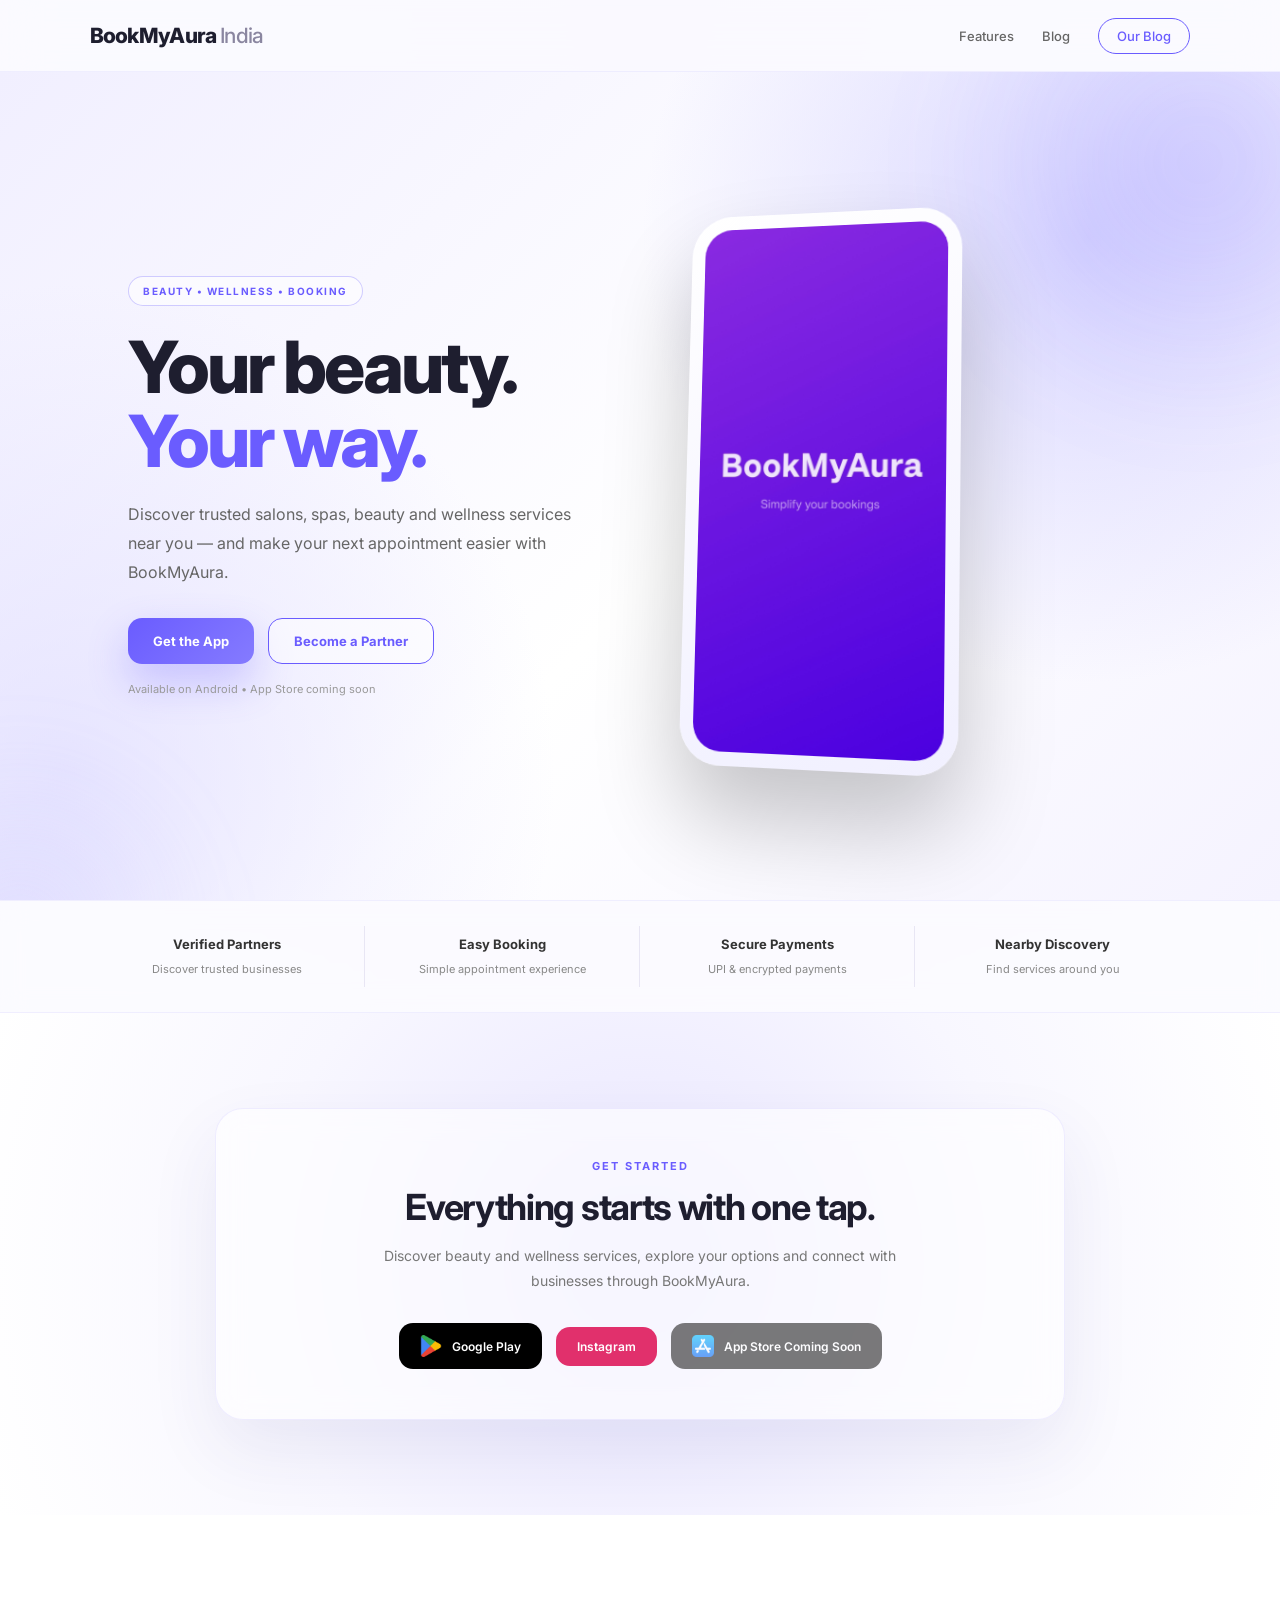
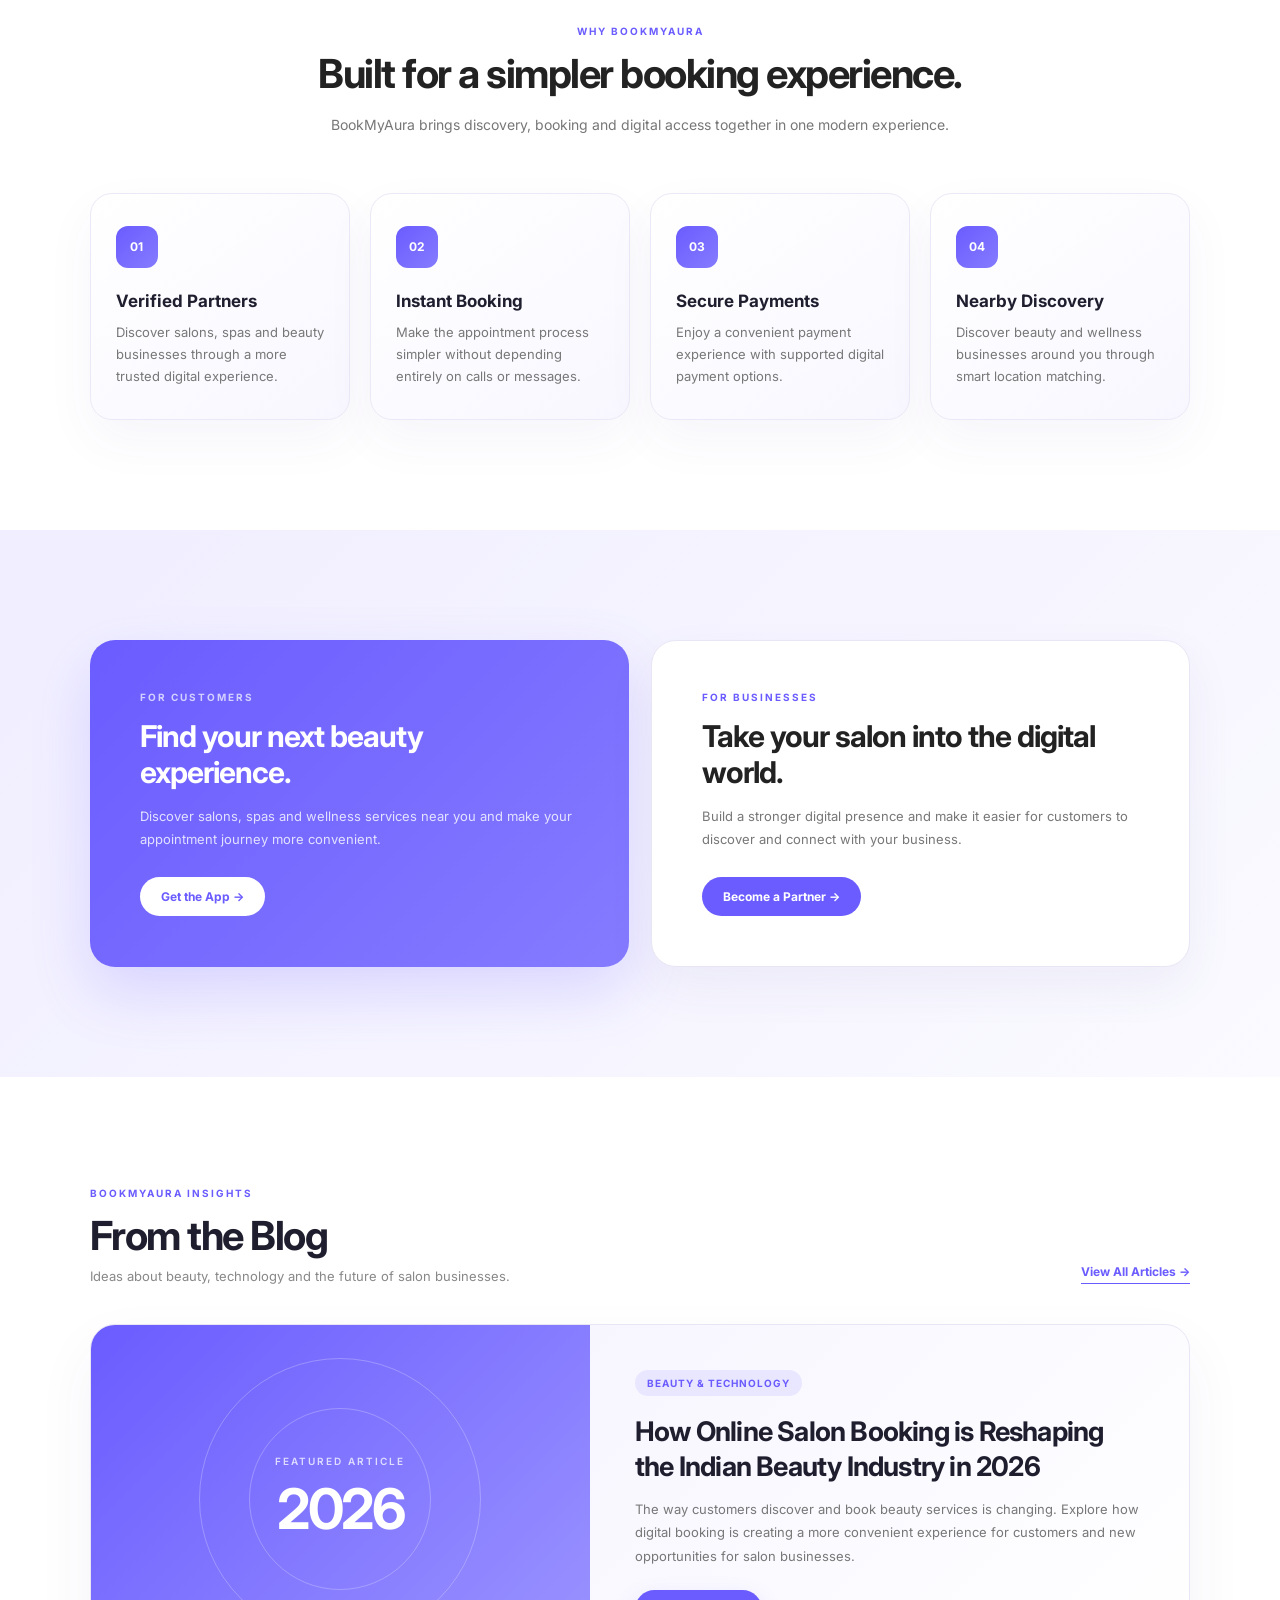
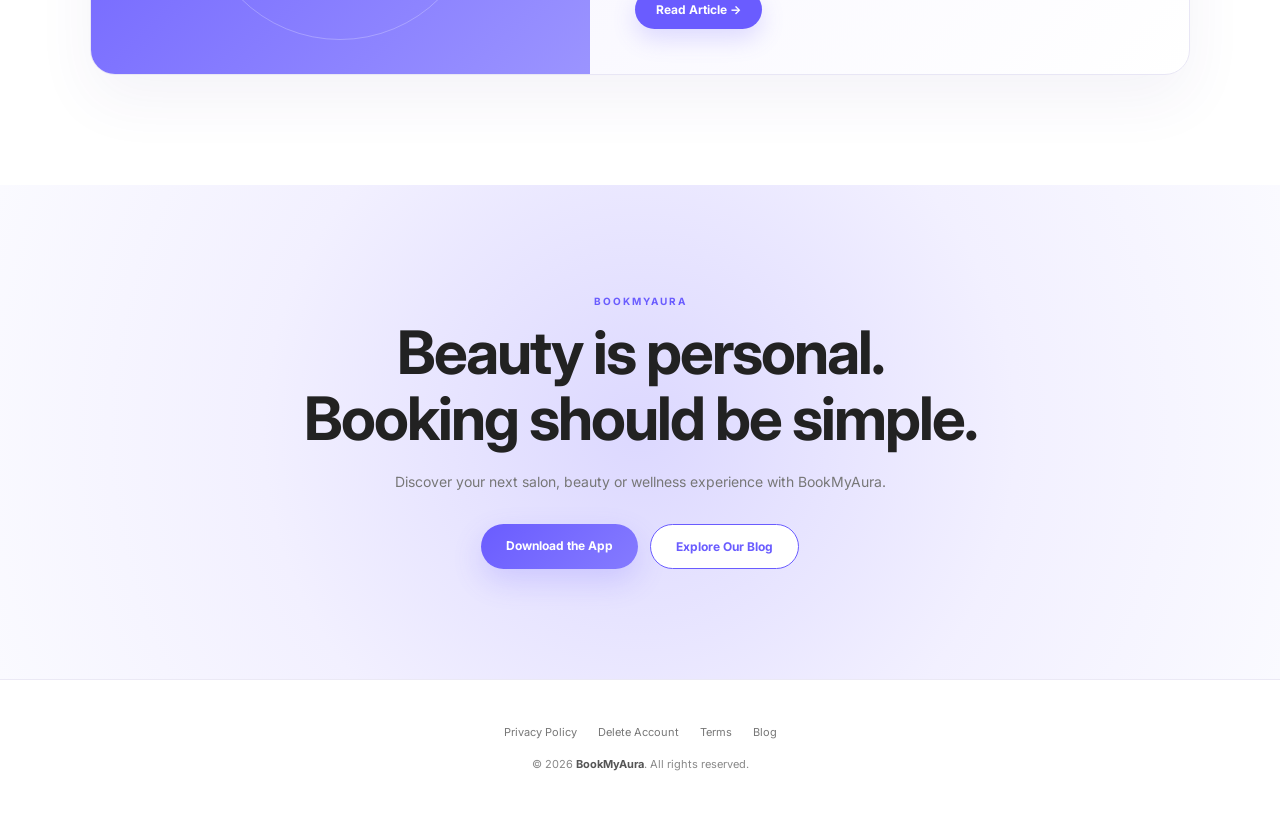
==== commit 553d1955: "Update index.html" ====
--- a/index.html
+++ b/index.html
@@ -5,27 +5,29 @@
 <meta charset="UTF-8">
 <meta name="viewport" content="width=device-width, initial-scale=1.0">
 
-<title>BookMyAura | Book Beauty & Wellness Services Near You</title>
-
-<meta name="description" content="BookMyAura helps you discover and book salons, spas, beauty, grooming and wellness services near you. Find trusted businesses and book your next appointment with ease.">
+<title>Book Beauty & Wellness Services Near You | BookMyAura App India</title>
+
+<meta name="description" content="BookMyAura is India's beauty and wellness booking platform. Discover nearby salons, spas, beauty, grooming and wellness services and book your next appointment with ease.">
 
 <meta name="robots" content="index, follow">
 
 <link rel="canonical" href="https://bookmyaura.in/">
 
+<meta property="og:title" content="BookMyAura – Beauty & Wellness Booking App">
+<meta property="og:description" content="Discover trusted salons, spas and wellness services near you.">
 <meta property="og:type" content="website">
-<meta property="og:title" content="BookMyAura | Beauty & Wellness Booking">
-<meta property="og:description" content="Discover trusted salons, spas and wellness services near you.">
 <meta property="og:url" content="https://bookmyaura.in/">
 <meta property="og:site_name" content="BookMyAura">
 <meta property="og:image" content="https://bookmyaura.in/assets/app1.png">
 
-<meta name="theme-color" content="#f5f3ff">
+<meta name="theme-color" content="#6a5cff">
 
 <link rel="icon" href="assets/app1.png" type="image/png">
 
 
-<!-- GOOGLE ANALYTICS -->
+<!-- =========================================
+     GOOGLE ANALYTICS
+========================================= -->
 
 <script async src="https://www.googletagmanager.com/gtag/js?id=G-XR2TKGJJRW"></script>
 
@@ -44,184 +46,227 @@
 </script>
 
 
-<!-- FONT -->
+<!-- =========================================
+     FONT
+========================================= -->
 
 <link rel="preconnect" href="https://fonts.googleapis.com">
-<link rel="preconnect" href="https://fonts.gstatic.com" crossorigin>
-
-<link href="https://fonts.googleapis.com/css2?family=Inter:wght@400;500;600;700;800&display=swap" rel="stylesheet">
+
+<link rel="preconnect"
+      href="https://fonts.gstatic.com"
+      crossorigin>
+
+<link href="https://fonts.googleapis.com/css2?family=Inter:wght@300;400;500;600;700;800&display=swap"
+      rel="stylesheet">
 
 
 <style>
 
-/* =====================================
+/* =====================================================
+   ROOT
+===================================================== */
+
+:root{
+
+    --primary:#6a5cff;
+
+    --primary-light:#857bff;
+
+    --secondary:#b9b5ff;
+
+    --dark:#1e1e2f;
+
+    --text:#33333f;
+
+    --muted:#666;
+
+    --light:#f7f6ff;
+
+    --glass:rgba(255,255,255,.62);
+
+}
+
+
+/* =====================================================
    RESET
-===================================== */
+===================================================== */
 
 *{
+
     box-sizing:border-box;
+
     margin:0;
+
     padding:0;
+
 }
 
 html{
+
     scroll-behavior:smooth;
+
 }
 
 body{
 
     font-family:'Inter',sans-serif;
 
-    color:#1e1e2f;
+    color:var(--dark);
 
     overflow-x:hidden;
 
     background:
+
         radial-gradient(
-            circle at top right,
-            #dcd8ff 0%,
+            circle at top,
+            #ebe9ff,
+            #f6f5ff 45%,
+            #ffffff
+        );
+
+}
+
+a{
+
+    text-decoration:none;
+
+}
+
+
+/* =====================================================
+   HEADER
+===================================================== */
+
+header{
+
+    position:sticky;
+
+    top:0;
+
+    z-index:1000;
+
+    height:72px;
+
+    padding:0 7%;
+
+    display:flex;
+
+    align-items:center;
+
+    justify-content:space-between;
+
+    background:rgba(255,255,255,.72);
+
+    backdrop-filter:blur(18px);
+
+    -webkit-backdrop-filter:blur(18px);
+
+    border-bottom:1px solid
+        rgba(106,92,255,.08);
+
+}
+
+.logo{
+
+    color:var(--dark);
+
+    font-size:21px;
+
+    font-weight:800;
+
+    letter-spacing:-.7px;
+
+}
+
+.logo span{
+
+    color:#8a86a0;
+
+    font-weight:500;
+
+}
+
+
+.nav{
+
+    display:flex;
+
+    align-items:center;
+
+    gap:28px;
+
+}
+
+.nav a{
+
+    color:#666;
+
+    font-size:13px;
+
+    font-weight:500;
+
+    transition:.3s ease;
+
+}
+
+.nav a:hover{
+
+    color:var(--primary);
+
+}
+
+.nav-button{
+
+    padding:9px 18px;
+
+    border:1px solid var(--primary);
+
+    border-radius:30px;
+
+    color:var(--primary) !important;
+
+}
+
+.nav-button:hover{
+
+    background:var(--primary);
+
+    color:#fff !important;
+
+}
+
+
+/* =====================================================
+   HERO
+===================================================== */
+
+.hero{
+
+    min-height:calc(100vh - 72px);
+
+    display:flex;
+
+    align-items:center;
+
+    justify-content:space-between;
+
+    padding:70px 10%;
+
+    position:relative;
+
+    overflow:hidden;
+
+    background:
+
+        radial-gradient(
+            circle at 85% 20%,
+            rgba(185,181,255,.55),
             transparent 35%
         ),
+
         radial-gradient(
-            circle at bottom left,
-            #ebe9ff 0%,
-            transparent 35%
-        ),
-        linear-gradient(
-            135deg,
-            #f5f3ff,
-            #ffffff
-        );
-}
-
-a{
-    text-decoration:none;
-}
-
-
-/* =====================================
-   HEADER
-===================================== */
-
-header{
-
-    position:sticky;
-
-    top:0;
-
-    z-index:1000;
-
-    height:72px;
-
-    padding:0 7%;
-
-    display:flex;
-
-    align-items:center;
-
-    justify-content:space-between;
-
-    background:rgba(255,255,255,.72);
-
-    backdrop-filter:blur(18px);
-
-    -webkit-backdrop-filter:blur(18px);
-
-    border-bottom:1px solid rgba(106,92,255,.08);
-}
-
-.logo{
-
-    font-size:21px;
-
-    font-weight:800;
-
-    letter-spacing:-.7px;
-
-    color:#1e1e2f;
-}
-
-.logo span{
-
-    color:#8c87a8;
-
-    font-weight:500;
-}
-
-
-.nav{
-
-    display:flex;
-
-    align-items:center;
-
-    gap:28px;
-}
-
-.nav a{
-
-    color:#666;
-
-    font-size:13px;
-
-    font-weight:500;
-
-    transition:.3s ease;
-}
-
-.nav a:hover{
-
-    color:#6a5cff;
-}
-
-.nav-button{
-
-    padding:9px 18px;
-
-    border:1px solid #6a5cff;
-
-    border-radius:30px;
-
-    color:#6a5cff !important;
-}
-
-.nav-button:hover{
-
-    background:#6a5cff;
-
-    color:#fff !important;
-}
-
-
-/* =====================================
-   HERO
-===================================== */
-
-.hero{
-
-    min-height:calc(100vh - 72px);
-
-    position:relative;
-
-    overflow:hidden;
-
-    display:flex;
-
-    align-items:center;
-
-    padding:80px 7%;
-
-    background:
-
-        radial-gradient(
-            circle at 80% 20%,
-            rgba(185,181,255,.65),
-            transparent 35%
-        ),
-
-        radial-gradient(
-            circle at 10% 80%,
-            rgba(220,217,255,.7),
+            circle at 5% 85%,
+            rgba(220,217,255,.65),
             transparent 35%
         ),
 
@@ -231,10 +276,11 @@
             #ffffff 55%,
             #f5f3ff
         );
-}
-
-
-/* Decorative glow */
+
+}
+
+
+/* Hero glow */
 
 .hero::before{
 
@@ -242,24 +288,28 @@
 
     position:absolute;
 
-    width:500px;
-
-    height:500px;
+    width:520px;
+
+    height:520px;
 
     border-radius:50%;
 
-    top:-200px;
-
-    right:-180px;
-
     background:
+
         radial-gradient(
             circle,
             rgba(106,92,255,.20),
             transparent 70%
         );
 
-    filter:blur(30px);
+    filter:blur(50px);
+
+    top:-170px;
+
+    right:-180px;
+
+    pointer-events:none;
+
 }
 
 .hero::after{
@@ -268,24 +318,28 @@
 
     position:absolute;
 
-    width:350px;
-
-    height:350px;
+    width:380px;
+
+    height:380px;
 
     border-radius:50%;
 
-    bottom:-200px;
-
-    left:-150px;
-
     background:
+
         radial-gradient(
             circle,
-            rgba(185,181,255,.35),
+            rgba(185,181,255,.25),
             transparent 70%
         );
 
-    filter:blur(30px);
+    filter:blur(40px);
+
+    bottom:-220px;
+
+    left:-170px;
+
+    pointer-events:none;
+
 }
 
 
@@ -293,13 +347,14 @@
 
     width:100%;
 
-    max-width:1200px;
+    max-width:1180px;
 
     margin:auto;
 
     display:grid;
 
-    grid-template-columns:1fr 1fr;
+    grid-template-columns:
+        1fr 1fr;
 
     gap:80px;
 
@@ -308,16 +363,18 @@
     position:relative;
 
     z-index:2;
-}
-
-
-/* =====================================
+
+}
+
+
+/* =====================================================
    HERO CONTENT
-===================================== */
+===================================================== */
 
 .hero-content{
 
-    max-width:620px;
+    max-width:560px;
+
 }
 
 .hero-label{
@@ -326,13 +383,15 @@
 
     padding:8px 14px;
 
-    border:1px solid rgba(106,92,255,.35);
-
     border-radius:30px;
 
-    color:#6a5cff;
-
-    background:rgba(255,255,255,.55);
+    border:1px solid
+        rgba(106,92,255,.30);
+
+    background:
+        rgba(255,255,255,.55);
+
+    color:var(--primary);
 
     font-size:10px;
 
@@ -342,44 +401,52 @@
 
     text-transform:uppercase;
 
-    margin-bottom:25px;
+    margin-bottom:24px;
+
 }
 
 .hero h1{
 
-    font-size:clamp(46px,6vw,76px);
-
-    line-height:1.02;
+    font-size:clamp(
+        45px,
+        6vw,
+        72px
+    );
+
+    line-height:1.03;
 
     letter-spacing:-3px;
 
     font-weight:800;
 
-    color:#1e1e2f;
+    color:var(--dark);
+
 }
 
 .hero h1 span{
 
-    color:#6a5cff;
+    color:var(--primary);
+
 }
 
 .hero-description{
 
-    max-width:570px;
-
-    margin-top:25px;
+    margin-top:22px;
+
+    max-width:550px;
 
     color:#666;
 
     font-size:16px;
 
     line-height:1.8;
-}
-
-
-/* =====================================
-   BUTTONS
-===================================== */
+
+}
+
+
+/* =====================================================
+   HERO BUTTONS
+===================================================== */
 
 .hero-buttons{
 
@@ -389,7 +456,8 @@
 
     flex-wrap:wrap;
 
-    margin-top:35px;
+    margin-top:32px;
+
 }
 
 .btn{
@@ -400,228 +468,196 @@
 
     justify-content:center;
 
-    padding:14px 24px;
-
-    border-radius:30px;
+    padding:14px 25px;
+
+    border-radius:14px;
 
     font-size:13px;
 
     font-weight:700;
 
-    transition:.3s ease;
+    transition:all .3s ease;
+
 }
 
 .btn-primary{
 
+    color:#fff;
+
     background:
+
         linear-gradient(
             135deg,
-            #6a5cff,
-            #857bff
+            var(--primary),
+            var(--primary-light)
         );
 
-    color:#fff;
-
     box-shadow:
-        0 15px 35px
-        rgba(106,92,255,.28);
+
+        0 18px 40px
+        rgba(106,92,255,.30);
+
 }
 
 .btn-primary:hover{
 
-    transform:translateY(-4px);
+    transform:
+        translateY(-4px)
+        scale(1.03);
 
     box-shadow:
-        0 22px 45px
-        rgba(106,92,255,.38);
+
+        0 25px 55px
+        rgba(106,92,255,.40);
+
 }
 
 .btn-outline{
 
-    border:1px solid #6a5cff;
-
-    color:#6a5cff;
-
-    background:rgba(255,255,255,.5);
+    color:var(--primary);
+
+    border:1px solid var(--primary);
+
+    background:
+        rgba(255,255,255,.50);
+
 }
 
 .btn-outline:hover{
 
-    background:#6a5cff;
-
-    color:#fff;
-
-    transform:translateY(-3px);
+    background:
+        rgba(106,92,255,.08);
+
+    transform:
+        translateY(-3px);
+
 }
 
 .hero-note{
 
-    margin-top:20px;
+    margin-top:18px;
 
     color:#999;
 
     font-size:11px;
-}
-
-
-/* =====================================
+
+}
+
+
+/* =====================================================
    PHONE
-===================================== */
-
-.phone-area{
-
-    display:flex;
-
-    justify-content:center;
-
-    align-items:center;
+   ORIGINAL STYLE PRESERVED
+===================================================== */
+
+.phone{
+
+    width:280px;
+
+    height:560px;
+
+    border-radius:42px;
+
+    background:
+
+        linear-gradient(
+            160deg,
+            #fff,
+            #f1f0ff
+        );
+
+    box-shadow:
+
+        0 50px 90px
+        rgba(0,0,0,.22);
 
     position:relative;
-}
-
-.phone-glow{
-
-    position:absolute;
-
-    width:450px;
-
-    height:450px;
-
-    border-radius:50%;
-
-    background:
-
-        radial-gradient(
-            circle,
-            rgba(106,92,255,.25),
-            transparent 65%
-        );
-
-    filter:blur(25px);
-}
-
-.phone{
-
-    position:relative;
-
-    z-index:2;
-
-    width:285px;
-
-    height:570px;
-
-    padding:10px;
-
-    border-radius:43px;
-
-    background:
-        linear-gradient(
-            145deg,
-            #ffffff,
-            #dedbff
-        );
-
-    box-shadow:
-
-        0 45px 90px
-        rgba(75,66,150,.22),
-
-        inset 0 0 0 1px
-        rgba(255,255,255,.9);
 
     transform:
+
         perspective(1200px)
         rotateY(-12deg)
-        rotateX(4deg);
+        rotateX(5deg);
 
     animation:
-        phoneFloat 5s ease-in-out infinite;
+
+        float 5s ease-in-out infinite;
 
     overflow:hidden;
-}
-
-.phone::before{
-
-    content:"";
+
+}
+
+
+/* App screenshot */
+
+.phone img{
 
     position:absolute;
 
-    z-index:5;
-
-    width:80px;
-
-    height:20px;
-
-    top:10px;
-
-    left:50%;
-
-    transform:translateX(-50%);
-
-    background:#171717;
-
-    border-radius:20px;
-}
-
-.phone img{
-
-    position:absolute;
-
-    inset:10px;
-
-    width:calc(100% - 20px);
-
-    height:calc(100% - 20px);
-
-    border-radius:34px;
+    inset:14px;
+
+    width:calc(100% - 28px);
+
+    height:calc(100% - 28px);
+
+    border-radius:28px;
 
     object-fit:cover;
 
     transition:
 
-        opacity .5s ease,
-
-        transform .5s ease;
-}
-
-@keyframes phoneFloat{
+        opacity .6s ease,
+        transform .6s ease;
+
+}
+
+
+/* Floating animation */
+
+@keyframes float{
 
     0%,100%{
 
         transform:
+
             perspective(1200px)
             rotateY(-12deg)
+            rotateX(5deg);
+
+    }
+
+    50%{
+
+        transform:
+
+            perspective(1200px)
+            rotateY(-10deg)
             rotateX(4deg)
-            translateY(0);
-    }
-
-    50%{
-
-        transform:
-            perspective(1200px)
-            rotateY(-9deg)
-            rotateX(3deg)
             translateY(-14px);
-    }
-}
-
-
-/* =====================================
+
+    }
+
+}
+
+
+/* =====================================================
    TRUST BAR
-===================================== */
+===================================================== */
 
 .trust{
 
+    padding:25px 7%;
+
     background:
-        rgba(255,255,255,.72);
+        rgba(255,255,255,.70);
 
     backdrop-filter:blur(12px);
 
-    border-top:1px solid rgba(106,92,255,.08);
-
-    border-bottom:1px solid rgba(106,92,255,.08);
-
-    padding:25px 7%;
+    border-top:
+        1px solid rgba(106,92,255,.08);
+
+    border-bottom:
+        1px solid rgba(106,92,255,.08);
+
 }
 
 .trust-inner{
@@ -636,29 +672,34 @@
         repeat(4,1fr);
 
     text-align:center;
+
 }
 
 .trust-item{
 
     padding:10px;
 
-    border-right:1px solid #e9e7f5;
+    border-right:
+        1px solid #e8e6f4;
+
 }
 
 .trust-item:last-child{
 
     border-right:none;
+
 }
 
 .trust-item strong{
 
     display:block;
 
+    margin-bottom:5px;
+
     font-size:13px;
 
-    margin-bottom:5px;
-
     color:#333;
+
 }
 
 .trust-item span{
@@ -666,54 +707,226 @@
     color:#888;
 
     font-size:11px;
-}
-
-
-/* =====================================
+
+}
+
+
+/* =====================================================
    PLATFORM
-===================================== */
+===================================================== */
 
 .platform{
 
-    padding:100px 7%;
+    padding:95px 7%;
 
     background:
+
         radial-gradient(
             circle at center,
-            #eae7ff,
+            #e8e5ff,
             #f8f7ff 55%,
             #fff
         );
-}
-
-.platform-inner{
-
-    max-width:1000px;
+
+}
+
+.platform-box{
+
+    max-width:850px;
 
     margin:auto;
 
+    padding:50px 35px;
+
     text-align:center;
 
-    padding:55px 30px;
-
     background:
-        rgba(255,255,255,.65);
-
-    border:1px solid
+        rgba(255,255,255,.62);
+
+    border:
+
+        1px solid
         rgba(106,92,255,.10);
 
     border-radius:28px;
 
     box-shadow:
+
         0 30px 70px
         rgba(55,45,130,.08);
 
-    backdrop-filter:blur(15px);
+    backdrop-filter:blur(14px);
+
+    transition:.4s ease;
+
+}
+
+.platform-box:hover{
+
+    transform:translateY(-6px);
+
+}
+
+.platform-box h3{
+
+    font-size:11px;
+
+    text-transform:uppercase;
+
+    letter-spacing:2px;
+
+    color:var(--primary);
+
+}
+
+.platform-box h2{
+
+    margin-top:12px;
+
+    font-size:36px;
+
+    letter-spacing:-1.3px;
+
+}
+
+.platform-box p{
+
+    max-width:580px;
+
+    margin:14px auto 30px;
+
+    color:#777;
+
+    font-size:14px;
+
+    line-height:1.8;
+
+}
+
+
+/* Store links */
+
+.store-links{
+
+    display:flex;
+
+    justify-content:center;
+
+    align-items:center;
+
+    gap:14px;
+
+    flex-wrap:wrap;
+
+}
+
+.store-btn{
+
+    display:flex;
+
+    align-items:center;
+
+    justify-content:center;
+
+    gap:10px;
+
+    padding:12px 21px;
+
+    background:#000;
+
+    color:#fff;
+
+    border-radius:14px;
+
+    font-size:12px;
+
+    font-weight:600;
+
+    transition:.3s ease;
+
+}
+
+.store-btn:hover{
+
+    transform:
+        translateY(-5px)
+        scale(1.03);
+
+    box-shadow:
+
+        0 15px 35px
+        rgba(0,0,0,.16);
+
+}
+
+.store-btn img{
+
+    width:22px;
+
+    height:22px;
+
+    object-fit:contain;
+
+}
+
+.store-btn.instagram{
+
+    background:#E1306C;
+
+}
+
+.store-btn.disabled{
+
+    background:#333;
+
+    opacity:.65;
+
+    cursor:default;
+
+}
+
+.store-btn.disabled:hover{
+
+    transform:none;
+
+    box-shadow:none;
+
+}
+
+
+/* =====================================================
+   FEATURES
+===================================================== */
+
+.features-section{
+
+    padding:110px 7%;
+
+    background:#fff;
+
+}
+
+.section-container{
+
+    max-width:1150px;
+
+    margin:auto;
+
+}
+
+.section-heading{
+
+    text-align:center;
+
+    margin-bottom:55px;
+
 }
 
 .section-label{
 
-    color:#6a5cff;
+    margin-bottom:12px;
+
+    color:var(--primary);
 
     font-size:10px;
 
@@ -723,157 +936,34 @@
 
     text-transform:uppercase;
 
-    margin-bottom:12px;
-}
-
-.platform h2{
-
-    font-size:38px;
-
-    letter-spacing:-1.3px;
+}
+
+.section-heading h2{
+
+    font-size:40px;
+
+    letter-spacing:-1.5px;
 
     color:#222;
-}
-
-.platform-description{
-
-    max-width:600px;
-
-    margin:15px auto 35px;
+
+}
+
+.section-heading p{
+
+    max-width:620px;
+
+    margin:14px auto 0;
 
     color:#777;
 
     font-size:14px;
 
     line-height:1.8;
-}
-
-.store-links{
-
-    display:flex;
-
-    justify-content:center;
-
-    align-items:center;
-
-    gap:12px;
-
-    flex-wrap:wrap;
-}
-
-.store-btn{
-
-    display:flex;
-
-    align-items:center;
-
-    gap:10px;
-
-    min-width:170px;
-
-    justify-content:center;
-
-    padding:13px 20px;
-
-    background:#000;
-
-    color:#fff;
-
-    border-radius:12px;
-
-    font-size:12px;
-
-    font-weight:600;
-
-    transition:.3s ease;
-}
-
-.store-btn:hover{
-
-    transform:translateY(-3px);
-
-    box-shadow:
-        0 12px 30px
-        rgba(0,0,0,.18);
-}
-
-.store-btn img{
-
-    width:21px;
-
-    height:21px;
-
-    object-fit:contain;
-}
-
-.store-btn.instagram{
-
-    background:#E1306C;
-}
-
-.store-btn.disabled{
-
-    background:#ddd;
-
-    color:#777;
-
-    cursor:default;
-}
-
-.store-btn.disabled:hover{
-
-    transform:none;
-
-    box-shadow:none;
-}
-
-
-/* =====================================
-   FEATURES
-===================================== */
-
-.features-section{
-
-    padding:110px 7%;
-
-    background:#fff;
-}
-
-.section-container{
-
-    max-width:1150px;
-
-    margin:auto;
-}
-
-.section-heading{
-
-    text-align:center;
-
-    margin-bottom:55px;
-}
-
-.section-heading h2{
-
-    font-size:40px;
-
-    letter-spacing:-1.5px;
-
-    color:#222;
-}
-
-.section-heading p{
-
-    max-width:620px;
-
-    margin:14px auto 0;
-
-    color:#777;
-
-    font-size:14px;
-
-    line-height:1.8;
-}
+
+}
+
+
+/* Feature grid */
 
 .features{
 
@@ -882,41 +972,49 @@
     grid-template-columns:
         repeat(4,1fr);
 
-    gap:18px;
-}
-
-.feature-card{
+    gap:20px;
+
+}
+
+.card{
 
     padding:32px 25px;
 
+    border-radius:22px;
+
     background:
+
         linear-gradient(
             145deg,
             #fff,
             #f8f7ff
         );
 
-    border:1px solid #ebe9f7;
-
-    border-radius:20px;
-
-    transition:.35s ease;
+    border:
+        1px solid #ebe9f7;
 
     box-shadow:
-        0 15px 40px
+
+        0 20px 50px
         rgba(70,60,150,.05);
-}
-
-.feature-card:hover{
-
-    transform:translateY(-7px);
+
+    transition:.4s ease;
+
+}
+
+.card:hover{
+
+    transform:
+        translateY(-10px);
 
     box-shadow:
-        0 25px 55px
-        rgba(70,60,150,.10);
-}
-
-.feature-number{
+
+        0 30px 65px
+        rgba(70,60,150,.11);
+
+}
+
+.card-number{
 
     display:flex;
 
@@ -928,55 +1026,61 @@
 
     height:42px;
 
-    margin-bottom:25px;
+    margin-bottom:23px;
 
     border-radius:12px;
 
+    color:#fff;
+
     background:
+
         linear-gradient(
             135deg,
-            #6a5cff,
-            #857bff
+            var(--primary),
+            var(--primary-light)
         );
 
-    color:#fff;
-
     font-size:12px;
 
     font-weight:700;
-}
-
-.feature-card h3{
+
+}
+
+.card h3{
+
+    margin-bottom:10px;
 
     font-size:17px;
 
-    margin-bottom:10px;
-}
-
-.feature-card p{
+}
+
+.card p{
 
     color:#777;
 
     font-size:13px;
 
     line-height:1.7;
-}
-
-
-/* =====================================
-   AUDIENCE
-===================================== */
+
+}
+
+
+/* =====================================================
+   CUSTOMER / BUSINESS
+===================================================== */
 
 .audience{
 
     padding:110px 7%;
 
     background:
+
         linear-gradient(
             135deg,
             #f0eeff,
             #fafaff
         );
+
 }
 
 .audience-grid{
@@ -987,55 +1091,64 @@
 
     display:grid;
 
-    grid-template-columns:1fr 1fr;
-
-    gap:20px;
+    grid-template-columns:
+        1fr 1fr;
+
+    gap:22px;
+
 }
 
 .audience-card{
 
+    min-height:320px;
+
     padding:50px;
 
+    display:flex;
+
+    flex-direction:column;
+
+    justify-content:center;
+
     border-radius:25px;
 
     background:
+
         linear-gradient(
-            145deg,
-            #6a5cff,
-            #857bff
+            135deg,
+            var(--primary),
+            var(--primary-light)
         );
 
     color:#fff;
 
-    min-height:320px;
-
-    display:flex;
-
-    flex-direction:column;
-
-    justify-content:center;
-
     box-shadow:
+
         0 25px 60px
         rgba(106,92,255,.20);
+
 }
 
 .audience-card.light{
 
+    color:#222;
+
     background:#fff;
 
-    color:#111;
-
-    border:1px solid #e9e7f5;
+    border:
+        1px solid #e8e6f4;
 
     box-shadow:
+
         0 20px 50px
-        rgba(50,40,120,.06);
+        rgba(60,50,140,.06);
+
 }
 
 .audience-label{
 
-    color:rgba(255,255,255,.7);
+    color:
+        rgba(255,255,255,.70);
 
     font-size:10px;
 
@@ -1044,38 +1157,47 @@
     letter-spacing:2px;
 
     text-transform:uppercase;
-}
-
-.audience-card.light .audience-label{
-
-    color:#6a5cff;
+
+}
+
+.audience-card.light
+.audience-label{
+
+    color:var(--primary);
+
 }
 
 .audience-card h2{
 
     margin:15px 0;
 
+    max-width:500px;
+
     font-size:30px;
 
     line-height:1.2;
 
     letter-spacing:-1px;
+
 }
 
 .audience-card p{
 
-    color:rgba(255,255,255,.78);
+    max-width:480px;
+
+    color:
+        rgba(255,255,255,.80);
 
     font-size:13px;
 
     line-height:1.8;
 
-    max-width:450px;
 }
 
 .audience-card.light p{
 
     color:#777;
+
 }
 
 .audience-link{
@@ -1084,43 +1206,49 @@
 
     margin-top:25px;
 
-    padding:11px 20px;
+    padding:12px 21px;
 
     border-radius:30px;
 
     background:#fff;
 
-    color:#6a5cff;
+    color:var(--primary);
 
     font-size:12px;
 
     font-weight:700;
 
     transition:.3s ease;
+
 }
 
 .audience-link:hover{
 
-    transform:translateY(-3px);
-}
-
-.audience-card.light .audience-link{
-
-    background:#6a5cff;
+    transform:
+        translateY(-3px);
+
+}
+
+.audience-card.light
+.audience-link{
 
     color:#fff;
-}
-
-
-/* =====================================
+
+    background:var(--primary);
+
+}
+
+
+/* =====================================================
    BLOG
-===================================== */
+===================================================== */
 
 .blog-section{
 
     padding:110px 7%;
 
     background:#fff;
+
 }
 
 .blog-container{
@@ -1128,6 +1256,7 @@
     max-width:1150px;
 
     margin:auto;
+
 }
 
 .blog-header{
@@ -1139,6 +1268,7 @@
     justify-content:space-between;
 
     margin-bottom:40px;
+
 }
 
 .blog-header h2{
@@ -1146,87 +1276,107 @@
     font-size:40px;
 
     letter-spacing:-1.5px;
+
 }
 
 .blog-header p{
 
+    margin-top:8px;
+
     color:#888;
 
     font-size:13px;
 
-    margin-top:8px;
 }
 
 .blog-link{
 
-    color:#6a5cff;
+    color:var(--primary);
 
     font-size:12px;
 
     font-weight:700;
 
-    border-bottom:1px solid #6a5cff;
+    border-bottom:
+        1px solid var(--primary);
 
     padding-bottom:4px;
-}
+
+}
+
+
+/* Featured article */
 
 .blog-feature{
 
     display:grid;
 
-    grid-template-columns:1fr 1.2fr;
-
-    min-height:330px;
+    grid-template-columns:
+        1fr 1.2fr;
+
+    min-height:340px;
 
     overflow:hidden;
 
     border-radius:25px;
 
+    border:
+        1px solid #e8e6f5;
+
     background:
+
         linear-gradient(
             135deg,
             #f3f1ff,
             #fff
         );
 
-    border:1px solid #e8e6f5;
-
-    transition:.35s ease;
-
     box-shadow:
-        0 20px 55px
+
+        0 25px 60px
         rgba(60,50,140,.06);
+
+    transition:.4s ease;
+
 }
 
 .blog-feature:hover{
 
-    transform:translateY(-5px);
+    transform:
+        translateY(-6px);
 
     box-shadow:
-        0 30px 70px
+
+        0 35px 75px
         rgba(60,50,140,.10);
-}
+
+}
+
+
+/* Blog visual */
 
 .blog-visual{
 
+    position:relative;
+
     display:flex;
 
     align-items:center;
 
     justify-content:center;
 
-    position:relative;
+    overflow:hidden;
 
     background:
+
         linear-gradient(
             135deg,
-            #6a5cff,
+            var(--primary),
             #9b94ff
         );
 
     color:#fff;
 
-    overflow:hidden;
 }
 
 .blog-visual::before{
@@ -1239,10 +1389,12 @@
 
     height:280px;
 
-    border:1px solid
+    border:
+        1px solid
         rgba(255,255,255,.25);
 
     border-radius:50%;
+
 }
 
 .blog-visual::after{
@@ -1255,10 +1407,12 @@
 
     height:180px;
 
-    border:1px solid
+    border:
+        1px solid
         rgba(255,255,255,.25);
 
     border-radius:50%;
+
 }
 
 .blog-year{
@@ -1268,29 +1422,38 @@
     z-index:2;
 
     text-align:center;
+
 }
 
 .blog-year small{
 
     display:block;
 
-    margin-bottom:10px;
-
-    color:rgba(255,255,255,.7);
+    margin-bottom:8px;
+
+    color:
+        rgba(255,255,255,.75);
 
     font-size:10px;
 
+    font-weight:600;
+
     letter-spacing:2px;
 
     text-transform:uppercase;
+
 }
 
 .blog-year strong{
 
-    font-size:55px;
+    font-size:56px;
 
     letter-spacing:-3px;
-}
+
+}
+
+
+/* Blog content */
 
 .blog-content{
 
@@ -1301,6 +1464,7 @@
     flex-direction:column;
 
     justify-content:center;
+
 }
 
 .blog-category{
@@ -1309,11 +1473,11 @@
 
     padding:7px 12px;
 
+    border-radius:20px;
+
     background:#e9e7ff;
 
-    border-radius:20px;
-
-    color:#6a5cff;
+    color:var(--primary);
 
     font-size:10px;
 
@@ -1322,72 +1486,84 @@
     letter-spacing:1px;
 
     text-transform:uppercase;
+
 }
 
 .blog-content h3{
 
     margin:18px 0 14px;
 
+    max-width:650px;
+
     font-size:27px;
 
     line-height:1.3;
 
     letter-spacing:-.8px;
+
 }
 
 .blog-content p{
 
+    max-width:620px;
+
     color:#777;
 
     font-size:13px;
 
     line-height:1.8;
 
-    max-width:600px;
 }
 
 .read-blog{
 
+    width:fit-content;
+
     display:inline-flex;
 
-    width:fit-content;
-
     margin-top:22px;
 
-    padding:12px 20px;
+    padding:12px 21px;
 
     border-radius:30px;
 
-    background:#6a5cff;
-
     color:#fff;
 
+    background:var(--primary);
+
     font-size:12px;
 
     font-weight:700;
 
-    transition:.3s ease;
-
     box-shadow:
+
         0 10px 25px
         rgba(106,92,255,.20);
+
+    transition:.3s ease;
+
 }
 
 .read-blog:hover{
 
-    transform:translateX(4px);
-}
-
-
-/* =====================================
+    transform:
+        translateX(5px);
+
+}
+
+
+/* =====================================================
    FINAL CTA
-===================================== */
+===================================================== */
 
 .final-cta{
 
     padding:110px 7%;
 
+    text-align:center;
+
     background:
+
         radial-gradient(
             circle at center,
             #dcd8ff,
@@ -1395,18 +1571,19 @@
             #fafaff
         );
 
-    text-align:center;
 }
 
 .final-cta h2{
 
-    font-size:clamp(38px,5vw,60px);
+    font-size:
+        clamp(38px,5vw,60px);
+
+    line-height:1.1;
 
     letter-spacing:-2px;
 
-    line-height:1.1;
-
     color:#222;
+
 }
 
 .final-cta p{
@@ -1420,6 +1597,7 @@
     font-size:14px;
 
     line-height:1.8;
+
 }
 
 .final-buttons{
@@ -1433,6 +1611,7 @@
     flex-wrap:wrap;
 
     margin-top:30px;
+
 }
 
 .final-btn{
@@ -1441,108 +1620,137 @@
 
     border-radius:30px;
 
+    color:#fff;
+
     background:
+
         linear-gradient(
             135deg,
-            #6a5cff,
-            #857bff
+            var(--primary),
+            var(--primary-light)
         );
 
-    color:#fff;
-
     font-size:12px;
 
     font-weight:700;
 
-    transition:.3s ease;
-
     box-shadow:
+
         0 12px 30px
         rgba(106,92,255,.20);
+
+    transition:.3s ease;
+
 }
 
 .final-btn:hover{
 
-    transform:translateY(-3px);
+    transform:
+        translateY(-3px);
+
 }
 
 .final-btn.outline{
 
+    color:var(--primary);
+
     background:#fff;
 
-    color:#6a5cff;
-
-    border:1px solid #6a5cff;
+    border:
+        1px solid var(--primary);
 
     box-shadow:none;
+
 }
 
 .final-btn.outline:hover{
 
-    background:#6a5cff;
-
     color:#fff;
-}
-
-
-/* =====================================
+
+    background:var(--primary);
+
+}
+
+
+/* =====================================================
    FOOTER
-===================================== */
+===================================================== */
 
 footer{
 
     padding:45px 7%;
 
+    text-align:center;
+
     background:#fff;
 
-    border-top:1px solid #ebe9f5;
+    border-top:
+        1px solid #ebe9f5;
 
     color:#888;
 
-    text-align:center;
-
     font-size:11px;
+
 }
 
 .footer-links{
 
     margin-bottom:18px;
+
 }
 
 .footer-links a{
 
+    margin:0 9px;
+
     color:#777;
 
-    margin:0 10px;
-
     transition:.3s ease;
+
 }
 
 .footer-links a:hover{
 
-    color:#6a5cff;
+    color:var(--primary);
+
 }
 
 footer strong{
 
     color:#555;
-}
-
-
-/* =====================================
+
+}
+
+
+/* =====================================================
    TABLET
-===================================== */
+===================================================== */
 
 @media(max-width:900px){
 
+    header{
+
+        padding:0 5%;
+
+    }
+
+    .nav{
+
+        gap:15px;
+
+    }
+
     .nav a:not(.nav-button){
 
         display:none;
-    }
+
+    }
+
 
     .hero{
 
         padding:75px 6%;
+
     }
 
     .hero-inner{
@@ -1552,207 +1760,392 @@
         text-align:center;
 
         gap:55px;
+
     }
 
     .hero-content{
 
         margin:auto;
+
+    }
+
+    .hero-description{
+
+        margin-left:auto;
+
+        margin-right:auto;
+
     }
 
     .hero-buttons{
 
         justify-content:center;
+
+    }
+
+    .hero-note{
+
+        text-align:center;
+
+    }
+
+
+    .phone{
+
+        margin:auto;
+
+    }
+
+
+    .trust-inner{
+
+        grid-template-columns:
+            1fr 1fr;
+
+    }
+
+    .trust-item:nth-child(2){
+
+        border-right:none;
+
+    }
+
+
+    .features{
+
+        grid-template-columns:
+            1fr 1fr;
+
+    }
+
+
+    .audience-grid{
+
+        grid-template-columns:
+            1fr;
+
+    }
+
+
+    .blog-feature{
+
+        grid-template-columns:
+            1fr;
+
+    }
+
+    .blog-visual{
+
+        min-height:260px;
+
+    }
+
+}
+
+
+/* =====================================================
+   MOBILE
+===================================================== */
+
+@media(max-width:600px){
+
+    header{
+
+        height:65px;
+
+        padding:0 20px;
+
+    }
+
+    .logo{
+
+        font-size:18px;
+
+    }
+
+    .nav-button{
+
+        padding:8px 14px;
+
+        font-size:11px !important;
+
+    }
+
+
+    .hero{
+
+        min-height:auto;
+
+        padding:65px 20px 85px;
+
+    }
+
+    .hero-inner{
+
+        gap:50px;
+
+    }
+
+    .hero-label{
+
+        font-size:9px;
+
+        letter-spacing:1.2px;
+
+    }
+
+    .hero h1{
+
+        font-size:45px;
+
+        letter-spacing:-2px;
+
     }
 
     .hero-description{
 
-        margin-left:auto;
-
-        margin-right:auto;
-    }
+        font-size:14px;
+
+        line-height:1.75;
+
+    }
+
+
+    .hero-buttons{
+
+        flex-direction:column;
+
+        align-items:stretch;
+
+    }
+
+    .btn{
+
+        width:100%;
+
+        padding:14px 20px;
+
+    }
+
+
+    /* PHONE */
 
     .phone{
 
+        width:250px;
+
+        height:500px;
+
+        border-radius:38px;
+
         transform:
+
             perspective(1200px)
-            rotateY(-7deg)
-            rotateX(3deg);
+            rotateY(-8deg)
+            rotateX(4deg);
+
+    }
+
+    .phone img{
+
+        inset:12px;
+
+        width:calc(100% - 24px);
+
+        height:calc(100% - 24px);
+
+        border-radius:26px;
+
+    }
+
+
+    .trust{
+
+        padding:20px;
+
     }
 
     .trust-inner{
 
-        grid-template-columns:1fr 1fr;
-    }
-
-    .trust-item:nth-child(2){
-
-        border-right:none;
-    }
-
-    .features{
-
-        grid-template-columns:1fr 1fr;
-    }
-
-    .audience-grid{
-
-        grid-template-columns:1fr;
-    }
-
-    .blog-feature{
-
-        grid-template-columns:1fr;
-    }
-
-    .blog-visual{
-
-        min-height:250px;
-    }
-
-}
-
-
-/* =====================================
-   MOBILE
-===================================== */
-
-@media(max-width:600px){
-
-    header{
-
-        padding:0 20px;
-    }
-
-    .logo{
-
-        font-size:18px;
-    }
-
-    .nav-button{
-
-        padding:8px 15px;
-    }
-
-    .hero{
-
-        min-height:auto;
-
-        padding:70px 20px 90px;
-    }
-
-    .hero h1{
-
-        font-size:46px;
-
-        letter-spacing:-2px;
-    }
-
-    .hero-description{
-
-        font-size:14px;
-    }
-
-    .hero-buttons{
-
-        flex-direction:column;
-
-        align-items:stretch;
-    }
-
-    .btn{
-
-        width:100%;
-    }
-
-    .phone{
-
-        width:245px;
-
-        height:490px;
-
-        border-radius:38px;
-    }
-
-    .phone img{
-
-        border-radius:29px;
-    }
-
-    .trust{
-
-        padding:20px;
-    }
-
-    .trust-inner{
-
-        grid-template-columns:1fr 1fr;
+        grid-template-columns:
+            1fr 1fr;
+
     }
 
     .trust-item{
 
-        border-bottom:1px solid #eee;
-    }
+        padding:14px 7px;
+
+        border-bottom:
+            1px solid #eee;
+
+    }
+
+    .trust-item strong{
+
+        font-size:11px;
+
+    }
+
+    .trust-item span{
+
+        font-size:9px;
+
+    }
+
 
     .platform,
     .features-section,
     .audience,
     .blog-section{
 
-        padding:80px 20px;
-    }
-
-    .platform h2,
-    .section-heading h2,
+        padding:
+            80px 20px;
+
+    }
+
+
+    .platform-box{
+
+        padding:
+            40px 20px;
+
+        border-radius:22px;
+
+    }
+
+    .platform-box h2{
+
+        font-size:29px;
+
+    }
+
+    .platform-box p{
+
+        font-size:13px;
+
+    }
+
+
+    .store-links{
+
+        flex-direction:column;
+
+    }
+
+    .store-btn{
+
+        width:100%;
+
+        max-width:280px;
+
+    }
+
+
+    .section-heading{
+
+        margin-bottom:40px;
+
+    }
+
+    .section-heading h2{
+
+        font-size:30px;
+
+    }
+
+
+    .features{
+
+        grid-template-columns:
+            1fr;
+
+    }
+
+
+    .audience-card{
+
+        min-height:300px;
+
+        padding:35px 25px;
+
+    }
+
+    .audience-card h2{
+
+        font-size:27px;
+
+    }
+
+
+    .blog-header{
+
+        display:block;
+
+    }
+
     .blog-header h2{
 
         font-size:30px;
-    }
-
-    .features{
-
-        grid-template-columns:1fr;
-    }
-
-    .audience-card{
-
-        padding:35px 25px;
-    }
-
-    .audience-card h2{
-
-        font-size:27px;
-    }
-
-    .blog-header{
-
-        display:block;
+
     }
 
     .blog-header .blog-link{
 
         display:inline-block;
 
-        margin-top:15px;
-    }
+        margin-top:16px;
+
+    }
+
 
     .blog-content{
 
-        padding:30px 24px;
+        padding:
+            30px 24px;
+
     }
 
     .blog-content h3{
 
         font-size:24px;
-    }
+
+    }
+
 
     .final-cta{
 
-        padding:80px 20px;
+        padding:
+            80px 20px;
+
     }
 
     .final-cta h2{
 
-        font-size:40px;
+        font-size:39px;
+
+    }
+
+    .final-cta p{
+
+        font-size:13px;
+
+    }
+
+
+    footer{
+
+        padding:
+            35px 20px;
+
+    }
+
+    .footer-links a{
+
+        display:inline-block;
+
+        margin:5px 7px;
+
     }
 
 }
@@ -1765,15 +2158,18 @@
 <body>
 
 
-<!-- =====================================
+<!-- =====================================================
      HEADER
-===================================== -->
+===================================================== -->
 
 <header>
 
 <a href="index.html" class="logo">
+
     BookMyAura <span>India</span>
+
 </a>
+
 
 <nav class="nav">
 
@@ -1785,8 +2181,11 @@
     Blog
 </a>
 
-<a href="blog/index.html" class="nav-button">
+<a href="blog/index.html"
+   class="nav-button">
+
     Our Blog
+
 </a>
 
 </nav>
@@ -1794,9 +2193,9 @@
 </header>
 
 
-<!-- =====================================
+<!-- =====================================================
      HERO
-===================================== -->
+===================================================== -->
 
 <section class="hero">
 
@@ -1805,8 +2204,11 @@
 
 <div class="hero-content">
 
+
 <div class="hero-label">
+
     Beauty • Wellness • Booking
+
 </div>
 
 
@@ -1863,21 +2265,20 @@
 
 </p>
 
+
 </div>
 
 
 <!-- PHONE -->
 
-<div class="phone-area">
-
-<div class="phone-glow"></div>
+<div>
 
 <div class="phone">
 
 <img
 id="appScreen"
 src="assets/app1.png"
-alt="BookMyAura mobile app"
+alt="BookMyAura App"
 >
 
 </div>
@@ -1890,9 +2291,9 @@
 </section>
 
 
-<!-- =====================================
-     TRUST
-===================================== -->
+<!-- =====================================================
+     TRUST BAR
+===================================================== -->
 
 <section class="trust">
 
@@ -1956,18 +2357,18 @@
 </section>
 
 
-<!-- =====================================
+<!-- =====================================================
      PLATFORM
-===================================== -->
+===================================================== -->
 
 <section class="platform">
 
-<div class="platform-inner">
-
-
-<div class="section-label">
+<div class="platform-box">
+
+
+<h3>
     Get Started
-</div>
+</h3>
 
 
 <h2>
@@ -1975,7 +2376,7 @@
 </h2>
 
 
-<p class="platform-description">
+<p>
 
     Discover beauty and wellness services,
     explore your options and connect with
@@ -2028,7 +2429,7 @@
 >
 
 <span>
-    Coming Soon
+    App Store Coming Soon
 </span>
 
 </div>
@@ -2041,9 +2442,9 @@
 </section>
 
 
-<!-- =====================================
+<!-- =====================================================
      FEATURES
-===================================== -->
+===================================================== -->
 
 <section
 class="features-section"
@@ -2078,9 +2479,9 @@
 <div class="features">
 
 
-<div class="feature-card">
-
-<div class="feature-number">
+<div class="card">
+
+<div class="card-number">
     01
 </div>
 
@@ -2096,9 +2497,9 @@
 </div>
 
 
-<div class="feature-card">
-
-<div class="feature-number">
+<div class="card">
+
+<div class="card-number">
     02
 </div>
 
@@ -2114,9 +2515,9 @@
 </div>
 
 
-<div class="feature-card">
-
-<div class="feature-number">
+<div class="card">
+
+<div class="card-number">
     03
 </div>
 
@@ -2132,9 +2533,9 @@
 </div>
 
 
-<div class="feature-card">
-
-<div class="feature-number">
+<div class="card">
+
+<div class="card-number">
     04
 </div>
 
@@ -2157,9 +2558,9 @@
 </section>
 
 
-<!-- =====================================
-     AUDIENCE
-===================================== -->
+<!-- =====================================================
+     CUSTOMER / BUSINESS
+===================================================== -->
 
 <section class="audience">
 
@@ -2171,15 +2572,19 @@
 <div class="audience-label">
     For Customers
 </div>
+
 
 <h2>
     Find your next beauty experience.
 </h2>
 
+
 <p>
+
     Discover salons, spas and wellness services
     near you and make your appointment journey
     more convenient.
+
 </p>
 
 
@@ -2203,14 +2608,18 @@
     For Businesses
 </div>
 
+
 <h2>
     Take your salon into the digital world.
 </h2>
 
+
 <p>
+
     Build a stronger digital presence and make
     it easier for customers to discover and
     connect with your business.
+
 </p>
 
 
@@ -2233,9 +2642,9 @@
 </section>
 
 
-<!-- =====================================
+<!-- =====================================================
      BLOG
-===================================== -->
+===================================================== -->
 
 <section
 class="blog-section"
@@ -2247,18 +2656,24 @@
 
 <div class="blog-header">
 
+
 <div>
 
 <div class="section-label">
     BookMyAura Insights
 </div>
+
 
 <h2>
     From the Blog
 </h2>
 
+
 <p>
-    Ideas about beauty, technology and the future of salon businesses.
+
+    Ideas about beauty, technology and
+    the future of salon businesses.
+
 </p>
 
 </div>
@@ -2272,6 +2687,7 @@
 
 </a>
 
+
 </div>
 
 
@@ -2297,13 +2713,19 @@
 
 <div class="blog-content">
 
+
 <span class="blog-category">
+
     Beauty & Technology
+
 </span>
 
 
 <h3>
-    How Online Salon Booking is Reshaping the Indian Beauty Industry in 2026
+
+    How Online Salon Booking is Reshaping
+    the Indian Beauty Industry in 2026
+
 </h3>
 
 
@@ -2326,6 +2748,7 @@
 
 </a>
 
+
 </div>
 
 </article>
@@ -2336,11 +2759,12 @@
 </section>
 
 
-<!-- =====================================
+<!-- =====================================================
      FINAL CTA
-===================================== -->
+===================================================== -->
 
 <section class="final-cta">
+
 
 <div class="section-label">
     BookMyAura
@@ -2393,11 +2817,12 @@
 </section>
 
 
-<!-- =====================================
+<!-- =====================================================
      FOOTER
-===================================== -->
+===================================================== -->
 
 <footer>
+
 
 <div class="footer-links">
 
@@ -2427,89 +2852,118 @@
 
 </p>
 
+
 </footer>
 
 
-<!-- =====================================
+<!-- =====================================================
      JAVASCRIPT
-===================================== -->
+===================================================== -->
 
 <script>
 
 
-/* APP SCREEN ANIMATION */
+/* =====================================================
+   APP SCREEN ANIMATION
+===================================================== */
 
 const screens = [
 
     "assets/app1.png",
+
     "assets/app2.png",
+
     "assets/app3.png"
 
 ];
 
-let screenIndex = 0;
-
-const appScreen =
+
+let i = 0;
+
+
+const img =
 document.getElementById("appScreen");
 
 
 setInterval(() => {
 
-    appScreen.style.opacity = "0";
-
-    appScreen.style.transform =
+
+    img.style.opacity = "0";
+
+    img.style.transform =
         "scale(.96)";
 
 
     setTimeout(() => {
 
-        screenIndex =
-            (screenIndex + 1) % screens.length;
-
-        appScreen.src =
-            screens[screenIndex];
-
-        appScreen.style.opacity = "1";
-
-        appScreen.style.transform =
+
+        i =
+            (i + 1) %
+            screens.length;
+
+
+        img.src =
+            screens[i];
+
+
+        img.style.opacity =
+            "1";
+
+
+        img.style.transform =
             "scale(1)";
 
-    },450);
+
+    },400);
+
 
 },3000);
 
 
-/* ANALYTICS */
+/* =====================================================
+   ANALYTICS TRACKING
+===================================================== */
 
 function trackClick(
-    elementId,
+    id,
     eventName,
-    eventLabel
+    label
 ){
 
     const element =
-        document.getElementById(elementId);
+        document.getElementById(id);
+
 
     if(!element) return;
+
 
     element.addEventListener(
         "click",
-        function(){
+        () => {
+
 
             gtag(
                 "event",
                 eventName,
                 {
-                    event_category:"engagement",
-                    event_label:eventLabel
+
+                    event_category:
+                        "engagement",
+
+                    event_label:
+                        label
+
                 }
             );
 
+
         }
     );
 
 }
 
+
+/* Hero */
 
 trackClick(
     "mainPlayBtn",
@@ -2525,6 +2979,8 @@
 );
 
 
+/* Store */
+
 trackClick(
     "storePlayBtn",
     "store_play_click",
@@ -2539,6 +2995,8 @@
 );
 
 
+/* Audience */
+
 trackClick(
     "customerBtn",
     "customer_app_click",
@@ -2553,6 +3011,8 @@
 );
 
 
+/* Blog */
+
 trackClick(
     "homeBlogBtn",
     "homepage_blog_click",
@@ -2560,6 +3020,8 @@
 );
 
 
+/* Final */
+
 trackClick(
     "finalPlayBtn",
     "final_play_click",
@@ -2574,13 +3036,17 @@
 );
 
 
-/* SCROLL TRACKING */
+/* =====================================================
+   SCROLL TRACKING
+===================================================== */
 
 let scrollTracked = false;
+
 
 window.addEventListener(
     "scroll",
-    function(){
+    () => {
+
 
         if(
             !scrollTracked &&
@@ -2589,17 +3055,24 @@
 
             scrollTracked = true;
 
+
             gtag(
                 "event",
                 "scroll_engagement",
                 {
-                    event_category:"engagement",
-                    event_label:"Homepage 600px Scroll"
+
+                    event_category:
+                        "engagement",
+
+                    event_label:
+                        "Homepage 600px Scroll"
+
                 }
             );
 
         }
 
+
     }
 );
 
